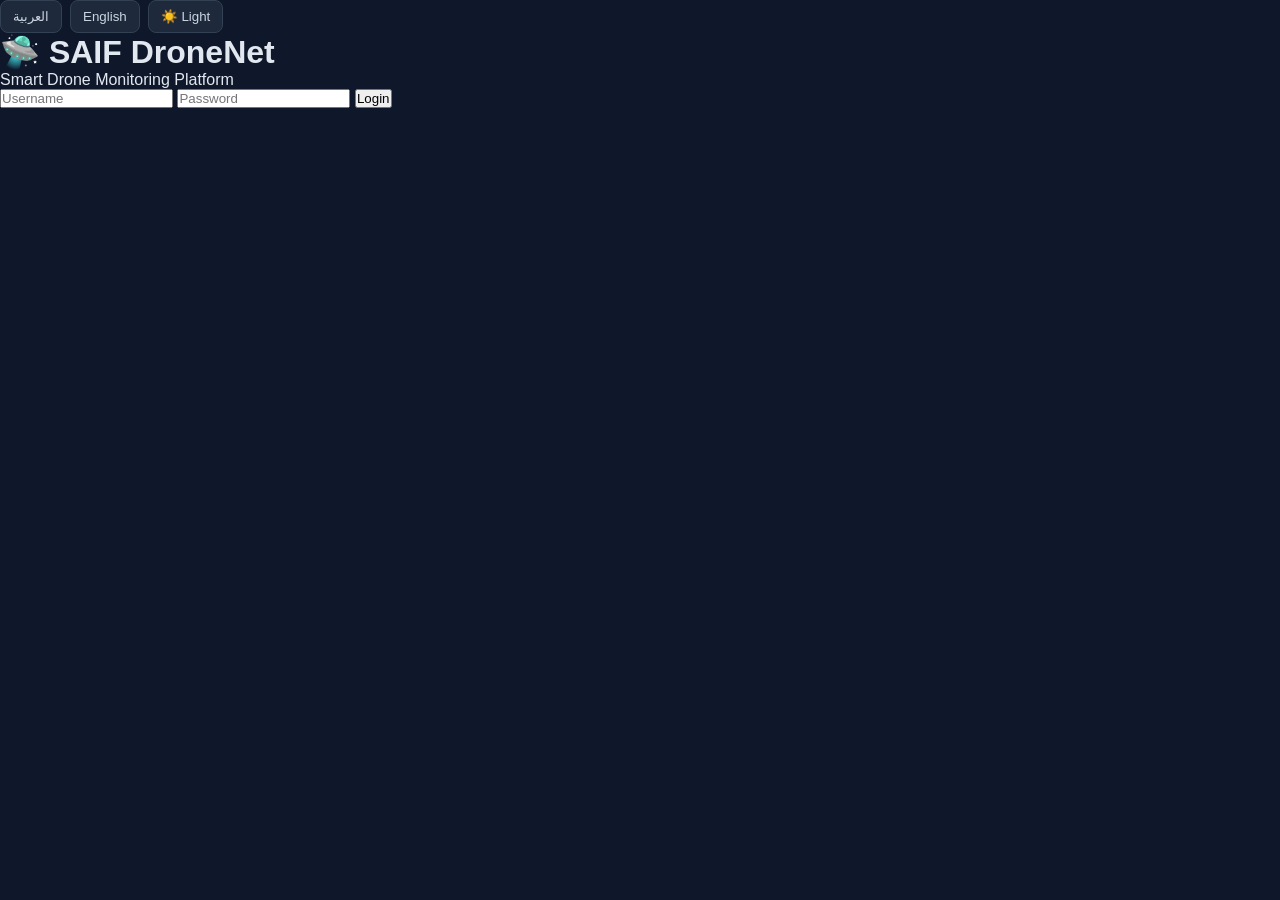
==== index.html @ 0996ba81 "Add files via upload" ====
<!DOCTYPE html>
<html lang="en" dir="ltr">

<head>
    <meta charset="UTF-8">
    <meta name="viewport" content="width=device-width, initial-scale=1.0">
    <title>SAIF DroneNet</title>
    <link rel="stylesheet" href="style.css">
</head>

<body>

<div class="login-box">

    <div class="language-switch">

        <button onclick="setLanguage('ar')">
            العربية
        </button>

        <button onclick="setLanguage('en')">
            English
        </button>

        <button onclick="toggleTheme()" id="themeButton">
            ☀️ Light
        </button>

    </div>

    <h1>🛸 SAIF DroneNet</h1>

    <p id="loginDescription">
        Smart Drone Monitoring Platform
    </p>

    <input
        id="usernameInput"
        type="text"
        placeholder="Username"
    >

    <input
        id="passwordInput"
        type="password"
        placeholder="Password"
    >

    <button id="loginButton" onclick="login()">
        Login
    </button>

</div>

<script>

function setLanguage(lang) {

    const description =
        document.getElementById("loginDescription");

    const username =
        document.getElementById("usernameInput");

    const password =
        document.getElementById("passwordInput");

    const loginButton =
        document.getElementById("loginButton");

    const themeButton =
        document.getElementById("themeButton");


    if (lang === "ar") {

        document.documentElement.lang = "ar";
        document.documentElement.dir = "rtl";

        description.textContent =
            "منصة مراقبة الدرونات الذكية";

        username.placeholder =
            "اسم المستخدم";

        password.placeholder =
            "كلمة المرور";

        loginButton.textContent =
            "دخول";

        themeButton.textContent =
            document.body.classList.contains("light-mode")
                ? "🌙 داكن"
                : "☀️ فاتح";

    } else {

        document.documentElement.lang = "en";
        document.documentElement.dir = "ltr";

        description.textContent =
            "Smart Drone Monitoring Platform";

        username.placeholder =
            "Username";

        password.placeholder =
            "Password";

        loginButton.textContent =
            "Login";

        themeButton.textContent =
            document.body.classList.contains("light-mode")
                ? "🌙 Dark"
                : "☀️ Light";
    }
    savePreferences();
}




function toggleTheme() {

    document.body.classList.toggle("light-mode");

    const button =
        document.getElementById("themeButton");

    const isArabic =
        document.documentElement.lang === "ar";


    if (document.body.classList.contains("light-mode")) {

        button.textContent =
            isArabic ? "🌙 داكن" : "🌙 Dark";

    } else {

        button.textContent =
            isArabic ? "☀️ فاتح" : "☀️ Light";
    }
    savePreferences();
}


function login() {

    window.location.href = "dashboard.html";

}
function savePreferences() {
    localStorage.setItem(
        "language",
        document.documentElement.lang
    );

    localStorage.setItem(
        "theme",
        document.body.classList.contains("light-mode")
            ? "light"
            : "dark"
    );
}

</script>

</body>
</html>
---- style.css ----
/* =====================================================
   RESET
===================================================== */

* {
    box-sizing: border-box;
    margin: 0;
    padding: 0;
}

html,
body {
    width: 100%;
    min-height: 100%;
}

body {
    font-family:
        Arial,
        "Segoe UI",
        sans-serif;

    background: #0f172a;
    color: #e2e8f0;

    transition:
        background 0.25s ease,
        color 0.25s ease;
}


/* =====================================================
   SIDEBAR
===================================================== */

.sidebar {
    position: fixed;

    top: 0;
    right: 0;
    bottom: 0;

    width: 235px;

    background: #111827;

    border-left: 1px solid #263449;

    padding: 25px 15px;

    z-index: 1000;
}


.brand {
    text-align: center;

    color: #ffffff;

    font-size: 22px;

    font-weight: 700;

    line-height: 1.35;

    margin-bottom: 35px;
}


.brand-icon {
    font-size: 40px;

    margin-bottom: 5px;
}


.sidebar-nav {
    display: flex;

    flex-direction: column;

    gap: 8px;
}


.sidebar-btn {
    width: 100%;

    border: 0;

    background: transparent;

    color: #94a3b8;

    padding: 14px 15px;

    border-radius: 10px;

    text-align: right;

    font-size: 15px;

    cursor: pointer;

    transition: 0.2s ease;
}


.sidebar-btn:hover {
    background: #1e293b;

    color: #ffffff;
}


.sidebar-btn.active {
    background: #2563eb;

    color: #ffffff;

    box-shadow:
        0 4px 12px rgba(
            37,
            99,
            235,
            0.25
        );
}


/* =====================================================
   MAIN AREA
===================================================== */

.main-area {
    margin-right: 235px;

    min-height: 100vh;
}


/* =====================================================
   TOPBAR
===================================================== */

.topbar {
    position: sticky;

    top: 0;

    height: 70px;

    background: #111827;

    border-bottom: 1px solid #263449;

    display: flex;

    align-items: center;

    justify-content: space-between;

    padding: 0 28px;

    z-index: 900;
}


.topbar-title {
    font-size: 21px;

    font-weight: 700;
}


.language-switch {
    display: flex;

    gap: 8px;
}


.language-switch button {
    border: 1px solid #334155;

    background: #1e293b;

    color: #cbd5e1;

    border-radius: 8px;

    padding: 8px 12px;

    cursor: pointer;
}


.language-switch button:hover {
    background: #2563eb;

    color: #ffffff;
}


/* =====================================================
   CONTENT
===================================================== */

.content-area {
    min-height:
        calc(100vh - 70px);

    padding: 25px;

    background:
        radial-gradient(
            circle at top right,
            rgba(37, 99, 235, 0.08),
            transparent 30%
        );
}


.page-section {
    display: none;

    width: 100%;

    animation:
        pageFade 0.2s ease;
}


.page-section.active-section {
    display: block;
}


@keyframes pageFade {

    from {
        opacity: 0;

        transform:
            translateY(5px);
    }

    to {
        opacity: 1;

        transform:
            translateY(0);
    }

}


/* =====================================================
   PAGE HEADER
===================================================== */

.page-header {
    display: flex;

    align-items: center;

    justify-content: space-between;

    gap: 20px;

    margin-bottom: 25px;
}


.page-header h1 {
    font-size: 28px;

    margin-bottom: 7px;
}


.page-header p {
    color: #94a3b8;

    font-size: 14px;
}


.system-status,
.page-action {
    background: #172033;

    border: 1px solid #334155;

    border-radius: 10px;

    padding: 10px 15px;

    color: #cbd5e1;
}


.green-action {
    color: #22c55e;
}


/* =====================================================
   BUTTONS
===================================================== */

.primary-btn,
.secondary-btn,
.danger-btn {
    border: 0;

    border-radius: 9px;

    padding: 10px 15px;

    cursor: pointer;

    font-size: 14px;

    transition: 0.2s ease;
}


.primary-btn {
    background: #2563eb;

    color: #ffffff;
}


.primary-btn:hover {
    background: #1d4ed8;
}


.secondary-btn {
    background: #334155;

    color: #e2e8f0;
}


.secondary-btn:hover {
    background: #475569;
}


.danger-btn {
    background: #dc2626;

    color: #ffffff;
}


.danger-btn:hover {
    background: #b91c1c;
}


.full-btn {
    width: 100%;
}


/* =====================================================
   STATISTICS
===================================================== */

.stats-grid {
    display: grid;

    grid-template-columns:
        repeat(4, minmax(0, 1fr));

    gap: 18px;

    margin-bottom: 22px;
}


.stat-card {
    min-height: 105px;

    display: flex;

    align-items: center;

    gap: 15px;

    padding: 20px;

    background: #172033;

    border: 1px solid #29374d;

    border-radius: 14px;
}


.stat-icon {
    width: 52px;

    height: 52px;

    display: flex;

    align-items: center;

    justify-content: center;

    background: #1e3a8a;

    border-radius: 12px;

    font-size: 25px;
}


.stat-card span {
    display: block;

    color: #94a3b8;

    font-size: 13px;

    margin-bottom: 6px;
}


.stat-card strong {
    font-size: 20px;
}


.green-text {
    color: #22c55e !important;
}


/* =====================================================
   DASHBOARD LAYOUT
===================================================== */

.dashboard-layout {
    display: grid;

    grid-template-columns:
        240px
        minmax(0, 1fr)
        260px;

    gap: 18px;

    align-items: stretch;
}


.dashboard-panel,
.map-panel,
.event-card,
.content-card,
.drone-main-card,
.mission-card,
.alert-card,
.report-card,
.setting-card {
    background: #172033;

    border: 1px solid #29374d;

    border-radius: 14px;
}


.dashboard-panel {
    padding: 18px;

    min-height: 540px;
}


.panel-title {
    display: flex;

    align-items: center;

    gap: 8px;

    font-weight: 700;

    font-size: 15px;

    margin-bottom: 16px;
}


.info-row {
    display: flex;

    align-items: center;

    justify-content: space-between;

    gap: 10px;

    padding: 11px 0;

    border-bottom:
        1px solid #263449;

    font-size: 13px;
}


.info-row span {
    color: #94a3b8;
}


.info-row strong {
    text-align: left;
}


.maintenance-status {
    text-align: center;

    color: #94a3b8;

    margin-top: 10px;
}


/* =====================================================
   MAP
===================================================== */

.map-panel {
    min-width: 0;

    padding: 18px;
}


.panel-heading h2 {
    font-size: 19px;

    margin-bottom: 15px;
}


.map-buttons {
    display: flex;

    flex-wrap: wrap;

    gap: 8px;

    margin-bottom: 12px;
}


#map {
    width: 100%;

    height: 440px;

    border-radius: 12px;

    overflow: hidden;
}


/* =====================================================
   CAMERA
===================================================== */

.camera-panel {
    min-width: 0;
}


.camera-box {
    position: relative;

    width: 100%;

    aspect-ratio: 16 / 10;

    background: #020617;

    border-radius: 10px;

    overflow: hidden;
}


.camera-box video {
    width: 100%;

    height: 100%;

    object-fit: cover;
}


.live-badge {
    position: absolute;

    top: 10px;

    left: 10px;

    z-index: 5;

    background: rgba(
        220,
        38,
        38,
        0.9
    );

    color: #ffffff;

    padding: 5px 8px;

    border-radius: 6px;

    font-size: 11px;

    font-weight: bold;
}


.camera-info {
    display: flex;

    justify-content: space-between;

    padding-top: 14px;

    color: #94a3b8;
}


/* =====================================================
   EVENT LOG
===================================================== */

.event-card {
    padding: 18px;

    margin-top: 18px;
}


#eventLog {
    color: #94a3b8;

    font-size: 14px;

    line-height: 1.8;

    min-height: 35px;
}


/* =====================================================
   DRONES
===================================================== */

.drone-overview {
    margin-bottom: 20px;
}


.drone-main-card {
    padding: 24px;
}


.drone-main-header {
    display: flex;

    align-items: center;

    gap: 18px;

    margin-bottom: 25px;
}


.big-drone-icon {
    width: 70px;

    height: 70px;

    display: flex;

    align-items: center;

    justify-content: center;

    background: #1e3a8a;

    border-radius: 16px;

    font-size: 38px;
}


.drone-main-header h2 {
    margin-bottom: 8px;
}


.online-badge {
    color: #22c55e;

    font-size: 13px;
}


.drone-data-grid {
    display: grid;

    grid-template-columns:
        repeat(3, 1fr);

    gap: 18px;
}


.drone-data-grid > div {
    background: #1e293b;

    border-radius: 10px;

    padding: 16px;
}


.drone-data-grid span {
    display: block;

    color: #94a3b8;

    font-size: 13px;

    margin-bottom: 8px;
}


.drone-data-grid strong {
    font-size: 18px;
}


.progress {
    width: 100%;

    height: 8px;

    background: #334155;

    border-radius: 10px;

    overflow: hidden;

    margin-top: 10px;
}


.progress-bar {
    width: 100%;

    height: 100%;

    background: #22c55e;

    border-radius: 10px;
}


/* =====================================================
   CONTENT CARD
===================================================== */

.content-card {
    padding: 20px;

    margin-bottom: 20px;
}


/* =====================================================
   TABLE
===================================================== */

.data-table {
    width: 100%;

    border-collapse: collapse;
}


.data-table th,
.data-table td {
    padding: 15px;

    text-align: right;

    border-bottom:
        1px solid #29374d;
}


.data-table th {
    color: #94a3b8;

    font-weight: 500;

    font-size: 13px;
}


.data-table td {
    font-size: 14px;
}


/* =====================================================
   MISSIONS
===================================================== */

.mission-grid {
    display: grid;

    grid-template-columns:
        repeat(2, minmax(0, 1fr));

    gap: 18px;
}


.mission-card {
    padding: 22px;

    position: relative;
}


.mission-card.active-mission {
    border-color: #2563eb;

    box-shadow:
        0 0 0 1px
        rgba(37, 99, 235, 0.15);
}


.mission-icon {
    font-size: 35px;

    margin-bottom: 12px;
}


.mission-card h2 {
    margin-bottom: 8px;
}


.mission-status {
    color: #22c55e;

    font-size: 13px;
}


.mission-status.standby {
    color: #f59e0b;
}


.mission-details {
    margin-top: 20px;

    border-top:
        1px solid #29374d;

    padding-top: 12px;
}


.mission-details p {
    margin-bottom: 9px;

    color: #94a3b8;

    font-size: 14px;
}


.mission-details strong {
    color: #e2e8f0;
}


/* =====================================================
   ALERTS
===================================================== */

.alerts-container {
    display: grid;

    gap: 15px;
}


.alert-card {
    display: flex;

    align-items: center;

    gap: 18px;

    padding: 20px;
}


.alert-card.normal {
    border-right:
        4px solid #22c55e;
}


.alert-card.warning {
    border-right:
        4px solid #f59e0b;
}


.alert-big-icon {
    font-size: 32px;
}


.alert-card h2 {
    margin-bottom: 7px;
}


.alert-card p {
    color: #94a3b8;

    margin-bottom: 7px;
}


.alert-card small {
    color: #64748b;
}


/* =====================================================
   REPORTS
===================================================== */

.report-grid {
    display: grid;

    grid-template-columns:
        repeat(3, minmax(0, 1fr));

    gap: 18px;

    margin-bottom: 20px;
}


.report-card {
    padding: 22px;
}


.report-card span {
    display: block;

    font-size: 30px;

    margin-bottom: 15px;
}


.report-card small {
    display: block;

    color: #94a3b8;

    margin-bottom: 8px;
}


.report-card strong {
    font-size: 28px;
}


.report-summary {
    margin-top: 20px;
}


.summary-row {
    display: flex;

    justify-content: space-between;

    padding: 15px 0;

    border-bottom:
        1px solid #29374d;
}


/* =====================================================
   SETTINGS
===================================================== */

.settings-grid {
    display: grid;

    grid-template-columns:
        repeat(2, minmax(0, 1fr));

    gap: 18px;
}


.setting-card {
    display: flex;

    gap: 18px;

    padding: 22px;
}


.setting-icon {
    width: 55px;

    height: 55px;

    flex-shrink: 0;

    display: flex;

    align-items: center;

    justify-content: center;

    background: #1e3a8a;

    border-radius: 12px;

    font-size: 25px;
}


.setting-card h2 {
    margin-bottom: 8px;
}


.setting-card p {
    color: #94a3b8;

    margin-bottom: 15px;
}


/* =====================================================
   LIGHT MODE
===================================================== */

body.light-mode {
    background: #f1f5f9;

    color: #0f172a;
}


body.light-mode .sidebar,
body.light-mode .topbar {
    background: #ffffff;

    border-color: #cbd5e1;
}


body.light-mode .brand {
    color: #0f172a;
}


body.light-mode .sidebar-btn {
    color: #475569;
}


body.light-mode .sidebar-btn:hover {
    background: #e2e8f0;
}


body.light-mode .sidebar-btn.active {
    background: #2563eb;

    color: #ffffff;
}


body.light-mode .content-area {
    background: #f1f5f9;
}


body.light-mode .stat-card,
body.light-mode .dashboard-panel,
body.light-mode .map-panel,
body.light-mode .event-card,
body.light-mode .content-card,
body.light-mode .drone-main-card,
body.light-mode .mission-card,
body.light-mode .alert-card,
body.light-mode .report-card,
body.light-mode .setting-card {
    background: #ffffff;

    border-color: #cbd5e1;
}


body.light-mode .drone-data-grid > div {
    background: #f8fafc;
}


body.light-mode .info-row,
body.light-mode .mission-details,
body.light-mode .summary-row,
body.light-mode .data-table th,
body.light-mode .data-table td {
    border-color: #e2e8f0;
}


body.light-mode .stat-card span,
body.light-mode .page-header p,
body.light-mode .info-row span,
body.light-mode .camera-info,
body.light-mode #eventLog,
body.light-mode .drone-data-grid span,
body.light-mode .mission-details p,
body.light-mode .alert-card p,
body.light-mode .setting-card p {
    color: #64748b;
}


body.light-mode .secondary-btn {
    background: #e2e8f0;

    color: #0f172a;
}


body.light-mode .system-status,
body.light-mode .page-action {
    background: #ffffff;

    border-color: #cbd5e1;
}


/* =====================================================
   RESPONSIVE
===================================================== */

@media (max-width: 1250px) {

    .dashboard-layout {
        grid-template-columns:
            220px
            minmax(0, 1fr);
    }

    .camera-panel {
        grid-column:
            1 / -1;

        min-height: auto;
    }

    .camera-box {
        max-width: 500px;
    }

    .drone-data-grid {
        grid-template-columns:
            repeat(2, 1fr);
    }

}


@media (max-width: 900px) {

    .sidebar {
        width: 190px;
    }

    .main-area {
        margin-right: 190px;
    }

    .stats-grid {
        grid-template-columns:
            repeat(2, 1fr);
    }

    .dashboard-layout {
        grid-template-columns: 1fr;
    }

    .dashboard-panel {
        min-height: auto;
    }

    .mission-grid,
    .settings-grid {
        grid-template-columns: 1fr;
    }

    .report-grid {
        grid-template-columns:
            repeat(2, 1fr);
    }

}


@media (max-width: 650px) {

    .sidebar {
        position: relative;

        width: 100%;

        height: auto;

        border-left: 0;

        border-bottom:
            1px solid #263449;
    }

    .main-area {
        margin-right: 0;
    }

    .brand {
        margin-bottom: 20px;
    }

    .sidebar-nav {
        display: grid;

        grid-template-columns:
            repeat(2, 1fr);
    }

    .topbar {
        position: relative;

        height: auto;

        padding: 15px;

        flex-direction: column;

        gap: 12px;
    }

    .content-area {
        padding: 15px;
    }

    .page-header {
        flex-direction: column;

        align-items: flex-start;
    }

    .stats-grid {
        grid-template-columns: 1fr;
    }

    .report-grid {
        grid-template-columns: 1fr;
    }

    .drone-data-grid {
        grid-template-columns: 1fr;
    }

    .map-buttons {
        flex-direction: column;
    }

    .map-buttons button {
        width: 100%;
    }

    #map {
        height: 350px;
    }

    .data-table {
        font-size: 12px;
    }

    .data-table th,
    .data-table td {
        padding: 9px 5px;
    }

}
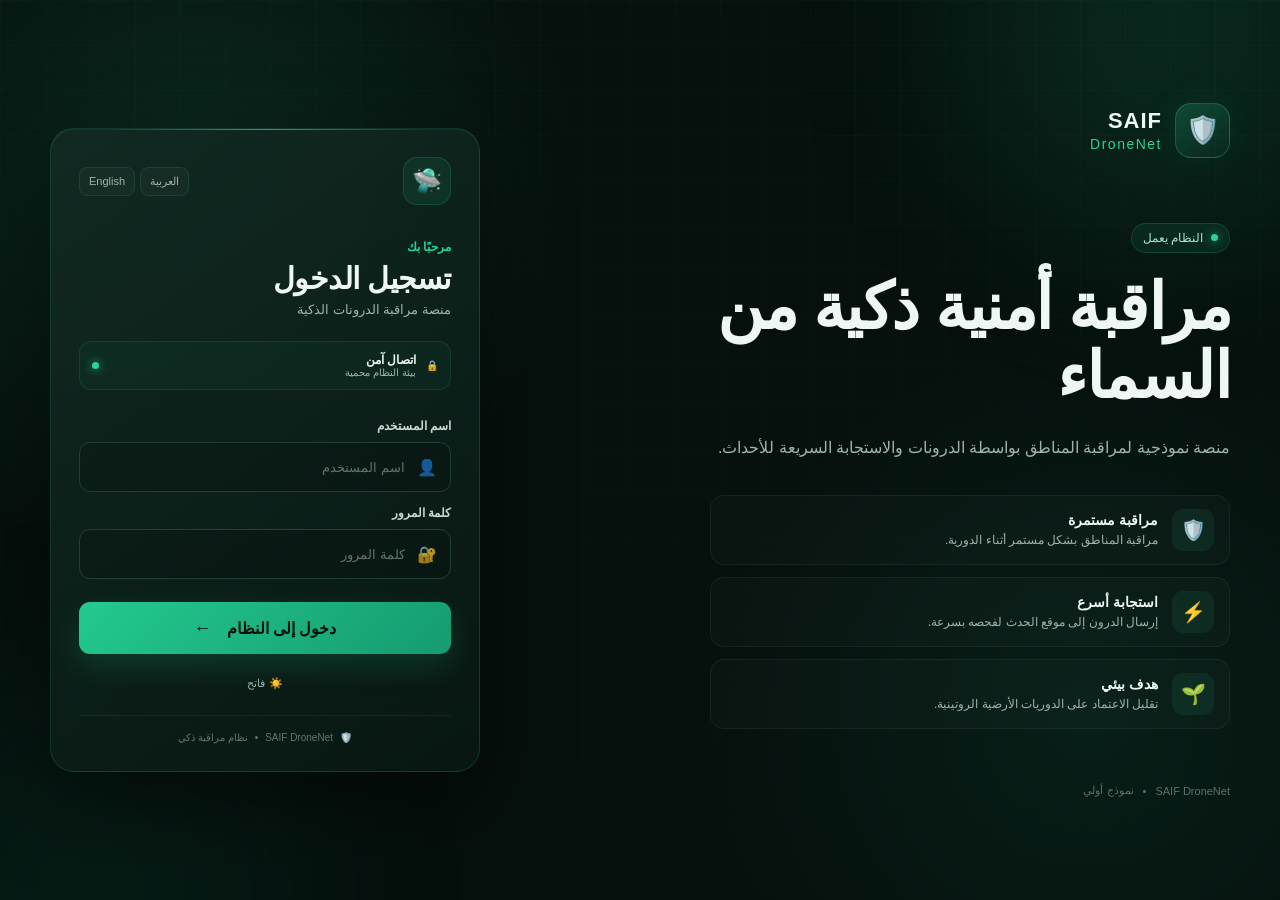
==== commit e7c01ca5: "Add files via upload" ====
--- a/index.html
+++ b/index.html
@@ -1,172 +1,423 @@
 <!DOCTYPE html>
-<html lang="en" dir="ltr">
+<html lang="ar" dir="rtl">
 
 <head>
     <meta charset="UTF-8">
     <meta name="viewport" content="width=device-width, initial-scale=1.0">
-    <title>SAIF DroneNet</title>
+
+    <title>SAIF DroneNet | تسجيل الدخول</title>
+
     <link rel="stylesheet" href="style.css">
 </head>
 
-<body>
-
-<div class="login-box">
-
-    <div class="language-switch">
-
-        <button onclick="setLanguage('ar')">
-            العربية
-        </button>
-
-        <button onclick="setLanguage('en')">
-            English
-        </button>
-
-        <button onclick="toggleTheme()" id="themeButton">
-            ☀️ Light
-        </button>
+<body class="login-page">
+
+    <!-- خلفية الصفحة -->
+    <div class="login-background">
+
+        <div class="bg-grid"></div>
+
+        <div class="bg-glow glow-one"></div>
+        <div class="bg-glow glow-two"></div>
 
     </div>
 
-    <h1>🛸 SAIF DroneNet</h1>
-
-    <p id="loginDescription">
-        Smart Drone Monitoring Platform
-    </p>
-
-    <input
-        id="usernameInput"
-        type="text"
-        placeholder="Username"
-    >
-
-    <input
-        id="passwordInput"
-        type="password"
-        placeholder="Password"
-    >
-
-    <button id="loginButton" onclick="login()">
-        Login
-    </button>
-
-</div>
-
-<script>
-
-function setLanguage(lang) {
-
-    const description =
-        document.getElementById("loginDescription");
-
-    const username =
-        document.getElementById("usernameInput");
-
-    const password =
-        document.getElementById("passwordInput");
-
-    const loginButton =
-        document.getElementById("loginButton");
-
-    const themeButton =
-        document.getElementById("themeButton");
-
-
-    if (lang === "ar") {
-
-        document.documentElement.lang = "ar";
-        document.documentElement.dir = "rtl";
-
-        description.textContent =
-            "منصة مراقبة الدرونات الذكية";
-
-        username.placeholder =
-            "اسم المستخدم";
-
-        password.placeholder =
-            "كلمة المرور";
-
-        loginButton.textContent =
-            "دخول";
-
-        themeButton.textContent =
-            document.body.classList.contains("light-mode")
-                ? "🌙 داكن"
-                : "☀️ فاتح";
-
-    } else {
-
-        document.documentElement.lang = "en";
-        document.documentElement.dir = "ltr";
-
-        description.textContent =
-            "Smart Drone Monitoring Platform";
-
-        username.placeholder =
-            "Username";
-
-        password.placeholder =
-            "Password";
-
-        loginButton.textContent =
-            "Login";
-
-        themeButton.textContent =
-            document.body.classList.contains("light-mode")
-                ? "🌙 Dark"
-                : "☀️ Light";
-    }
-    savePreferences();
-}
-
-
-
-
-function toggleTheme() {
-
-    document.body.classList.toggle("light-mode");
-
-    const button =
-        document.getElementById("themeButton");
-
-    const isArabic =
-        document.documentElement.lang === "ar";
-
-
-    if (document.body.classList.contains("light-mode")) {
-
-        button.textContent =
-            isArabic ? "🌙 داكن" : "🌙 Dark";
-
-    } else {
-
-        button.textContent =
-            isArabic ? "☀️ فاتح" : "☀️ Light";
-    }
-    savePreferences();
-}
-
-
-function login() {
-
-    window.location.href = "dashboard.html";
-
-}
-function savePreferences() {
-    localStorage.setItem(
-        "language",
-        document.documentElement.lang
-    );
-
-    localStorage.setItem(
-        "theme",
-        document.body.classList.contains("light-mode")
-            ? "light"
-            : "dark"
-    );
-}
-
-</script>
+
+    <!-- المحتوى الرئيسي -->
+    <main class="login-container">
+
+        <!-- الجانب التعريفي -->
+        <section class="login-info">
+
+            <div class="login-brand">
+
+                <div class="login-brand-icon">
+                    🛡️
+                </div>
+
+                <div>
+                    <strong>SAIF</strong>
+                    <span>DroneNet</span>
+                </div>
+
+            </div>
+
+
+            <div class="login-info-content">
+
+                <div class="status-pill">
+
+                    <span class="status-dot"></span>
+
+                    <span
+                        data-ar="النظام يعمل"
+                        data-en="System Online">
+                        النظام يعمل
+                    </span>
+
+                </div>
+
+
+                <h1
+                    data-ar="مراقبة أمنية ذكية من السماء"
+                    data-en="Smart Security Monitoring from the Sky">
+
+                    مراقبة أمنية ذكية من السماء
+
+                </h1>
+
+
+                <p
+                    data-ar="منصة نموذجية لمراقبة المناطق بواسطة الدرونات والاستجابة السريعة للأحداث."
+                    data-en="A prototype platform for area monitoring using drones and rapid event response.">
+
+                    منصة نموذجية لمراقبة المناطق بواسطة الدرونات
+                    والاستجابة السريعة للأحداث.
+
+                </p>
+
+
+                <!-- المميزات -->
+                <div class="login-features">
+
+                    <div class="login-feature">
+
+                        <div class="feature-icon">
+                            🛡️
+                        </div>
+
+                        <div>
+
+                            <strong
+                                data-ar="مراقبة مستمرة"
+                                data-en="Continuous Monitoring">
+
+                                مراقبة مستمرة
+
+                            </strong>
+
+                            <span
+                                data-ar="مراقبة المناطق بشكل مستمر أثناء الدورية."
+                                data-en="Continuous area monitoring during patrols.">
+
+                                مراقبة المناطق بشكل مستمر أثناء الدورية.
+
+                            </span>
+
+                        </div>
+
+                    </div>
+
+
+                    <div class="login-feature">
+
+                        <div class="feature-icon">
+                            ⚡
+                        </div>
+
+                        <div>
+
+                            <strong
+                                data-ar="استجابة أسرع"
+                                data-en="Faster Response">
+
+                                استجابة أسرع
+
+                            </strong>
+
+                            <span
+                                data-ar="إرسال الدرون إلى موقع الحدث لفحصه بسرعة."
+                                data-en="Send the drone to an event location for rapid inspection.">
+
+                                إرسال الدرون إلى موقع الحدث لفحصه بسرعة.
+
+                            </span>
+
+                        </div>
+
+                    </div>
+
+
+                    <div class="login-feature">
+
+                        <div class="feature-icon">
+                            🌱
+                        </div>
+
+                        <div>
+
+                            <strong
+                                data-ar="هدف بيئي"
+                                data-en="Environmental Goal">
+
+                                هدف بيئي
+
+                            </strong>
+
+                            <span
+                                data-ar="تقليل الاعتماد على الدوريات الأرضية الروتينية."
+                                data-en="Reduce reliance on routine ground patrols.">
+
+                                تقليل الاعتماد على الدوريات الأرضية الروتينية.
+
+                            </span>
+
+                        </div>
+
+                    </div>
+
+                </div>
+
+            </div>
+
+
+            <div class="login-info-footer">
+
+                <span>SAIF DroneNet</span>
+
+                <span>•</span>
+
+                <span
+                    data-ar="نموذج أولي"
+                    data-en="Prototype">
+
+                    نموذج أولي
+
+                </span>
+
+            </div>
+
+        </section>
+
+
+        <!-- بطاقة تسجيل الدخول -->
+        <section class="login-card">
+
+            <!-- أعلى البطاقة -->
+            <div class="login-card-top">
+
+                <div class="login-card-logo">
+                    🛸
+                </div>
+
+                <div class="login-language">
+
+                    <button
+                        type="button"
+                        onclick="setLanguage('ar')">
+
+                        العربية
+
+                    </button>
+
+                    <button
+                        type="button"
+                        onclick="setLanguage('en')">
+
+                        English
+
+                    </button>
+
+                </div>
+
+            </div>
+
+
+            <!-- عنوان الدخول -->
+            <div class="login-heading">
+
+                <span
+                    data-ar="مرحبًا بك"
+                    data-en="Welcome">
+
+                    مرحبًا بك
+
+                </span>
+
+                <h2
+                    data-ar="تسجيل الدخول"
+                    data-en="Sign in">
+
+                    تسجيل الدخول
+
+                </h2>
+
+                <p
+                    id="loginDescription"
+                    data-ar="منصة مراقبة الدرونات الذكية"
+                    data-en="Smart Drone Monitoring Platform">
+
+                    منصة مراقبة الدرونات الذكية
+
+                </p>
+
+            </div>
+
+
+            <!-- حالة الاتصال -->
+            <div class="connection-status">
+
+                <span class="connection-icon">
+                    🔒
+                </span>
+
+                <div>
+
+                    <strong
+                        data-ar="اتصال آمن"
+                        data-en="Secure Connection">
+
+                        اتصال آمن
+
+                    </strong>
+
+                    <span
+                        data-ar="بيئة النظام محمية"
+                        data-en="Protected system environment">
+
+                        بيئة النظام محمية
+
+                    </span>
+
+                </div>
+
+                <span class="connection-dot"></span>
+
+            </div>
+
+
+            <!-- النموذج -->
+            <form
+                class="login-form"
+                onsubmit="event.preventDefault(); login();">
+
+                <label
+                    for="usernameInput"
+                    data-ar="اسم المستخدم"
+                    data-en="Username">
+
+                    اسم المستخدم
+
+                </label>
+
+
+                <div class="login-input">
+
+                    <span>
+                        👤
+                    </span>
+
+                    <input
+                        id="usernameInput"
+                        type="text"
+                        autocomplete="username"
+                        placeholder="اسم المستخدم"
+                        data-placeholder-ar="اسم المستخدم"
+                        data-placeholder-en="Username">
+
+                </div>
+
+
+                <label
+                    for="passwordInput"
+                    data-ar="كلمة المرور"
+                    data-en="Password">
+
+                    كلمة المرور
+
+                </label>
+
+
+                <div class="login-input">
+
+                    <span>
+                        🔐
+                    </span>
+
+                    <input
+                        id="passwordInput"
+                        type="password"
+                        autocomplete="current-password"
+                        placeholder="كلمة المرور"
+                        data-placeholder-ar="كلمة المرور"
+                        data-placeholder-en="Password">
+
+                </div>
+
+
+                <button
+                    id="loginButton"
+                    type="submit"
+                    class="login-main-button">
+
+                    <span
+                        data-ar="دخول إلى النظام"
+                        data-en="Sign in to system">
+
+                        دخول إلى النظام
+
+                    </span>
+
+                    <span class="login-arrow">
+                        ←
+                    </span>
+
+                </button>
+
+            </form>
+
+
+            <!-- الوضع الليلي -->
+            <div class="login-options">
+
+                <button
+                    type="button"
+                    id="themeButton"
+                    class="theme-button"
+                    onclick="toggleTheme()">
+
+                    ☀️ فاتح
+
+                </button>
+
+            </div>
+
+
+            <!-- أسفل البطاقة -->
+            <div class="login-card-footer">
+
+                <span>
+                    🛡️
+                </span>
+
+                <span
+                    data-ar="SAIF DroneNet"
+                    data-en="SAIF DroneNet">
+
+                    SAIF DroneNet
+
+                </span>
+
+                <span>•</span>
+
+                <span
+                    data-ar="نظام مراقبة ذكي"
+                    data-en="Smart Monitoring System">
+
+                    نظام مراقبة ذكي
+
+                </span>
+
+            </div>
+
+        </section>
+
+    </main>
+
+
+    <!-- JavaScript -->
+    <script src="js/ui.js" defer></script>
 
 </body>
-</html>
+
+</html>
--- a/style.css
+++ b/style.css
@@ -1,465 +1,199 @@
-/* =====================================================
-   RESET
-===================================================== */
+:root {
+    --bg: #07110f;
+    --panel: #0e211c;
+    --panel2: #122a23;
+    --border: #1e4035;
+    --text: #eef7f3;
+    --muted: #9db5ac;
+    --green: #28d395;
+    --yellow: #f2bd5d;
+    --red: #ef6262;
+}
 
 * {
     box-sizing: border-box;
-    margin: 0;
-    padding: 0;
 }
 
 html,
 body {
-    width: 100%;
+    margin: 0;
     min-height: 100%;
-}
-
-body {
-    font-family:
-        Arial,
-        "Segoe UI",
-        sans-serif;
-
-    background: #0f172a;
-    color: #e2e8f0;
-
-    transition:
-        background 0.25s ease,
-        color 0.25s ease;
-}
-
-
-/* =====================================================
+    font-family: "Segoe UI", Tahoma, Arial, sans-serif;
+    background: var(--bg);
+    color: var(--text);
+}
+
+button {
+    font: inherit;
+    cursor: pointer;
+}
+
+.green-text,
+.brand-green {
+    color: var(--green);
+}
+
+/* =========================
    SIDEBAR
-===================================================== */
+========================= */
 
 .sidebar {
     position: fixed;
-
     top: 0;
     right: 0;
-    bottom: 0;
-
-    width: 235px;
-
-    background: #111827;
-
-    border-left: 1px solid #263449;
-
-    padding: 25px 15px;
-
-    z-index: 1000;
-}
-
+    width: 245px;
+    height: 100vh;
+    padding: 24px 16px;
+    background: #081612;
+    border-left: 1px solid var(--border);
+    z-index: 20;
+    display: flex;
+    flex-direction: column;
+}
 
 .brand {
     text-align: center;
-
-    color: #ffffff;
-
     font-size: 22px;
-
-    font-weight: 700;
-
-    line-height: 1.35;
-
-    margin-bottom: 35px;
-}
-
+    font-weight: 800;
+    margin-bottom: 30px;
+}
 
 .brand-icon {
-    font-size: 40px;
-
-    margin-bottom: 5px;
-}
-
+    font-size: 38px;
+    margin-bottom: 6px;
+}
 
 .sidebar-nav {
-    display: flex;
-
-    flex-direction: column;
-
+    display: grid;
     gap: 8px;
 }
 
-
 .sidebar-btn {
-    width: 100%;
-
-    border: 0;
-
+    border: 1px solid transparent;
     background: transparent;
-
-    color: #94a3b8;
-
-    padding: 14px 15px;
-
-    border-radius: 10px;
-
+    color: var(--muted);
+    padding: 13px 15px;
+    border-radius: 12px;
     text-align: right;
-
-    font-size: 15px;
-
-    cursor: pointer;
-
-    transition: 0.2s ease;
-}
-
-
-.sidebar-btn:hover {
-    background: #1e293b;
-
-    color: #ffffff;
-}
-
-
+}
+
+.sidebar-btn:hover,
 .sidebar-btn.active {
-    background: #2563eb;
-
-    color: #ffffff;
-
-    box-shadow:
-        0 4px 12px rgba(
-            37,
-            99,
-            235,
-            0.25
-        );
-}
-
-
-/* =====================================================
+    background: rgba(40, 211, 149, 0.12);
+    border-color: rgba(40, 211, 149, 0.22);
+    color: var(--green);
+}
+
+.sidebar-footer {
+    margin-top: auto;
+    color: #688278;
+    font-size: 11px;
+    text-align: center;
+}
+
+/* =========================
    MAIN AREA
-===================================================== */
+========================= */
 
 .main-area {
-    margin-right: 235px;
-
+    margin-right: 245px;
     min-height: 100vh;
 }
 
-
-/* =====================================================
+/* =========================
    TOPBAR
-===================================================== */
+========================= */
 
 .topbar {
+    height: 72px;
+    padding: 0 28px;
+    background: rgba(8, 22, 18, 0.96);
+    border-bottom: 1px solid var(--border);
+    display: flex;
+    align-items: center;
+    justify-content: space-between;
     position: sticky;
-
     top: 0;
-
-    height: 70px;
-
-    background: #111827;
-
-    border-bottom: 1px solid #263449;
-
-    display: flex;
-
-    align-items: center;
-
-    justify-content: space-between;
-
-    padding: 0 28px;
-
-    z-index: 900;
-}
-
+    z-index: 15;
+}
 
 .topbar-title {
-    font-size: 21px;
-
-    font-weight: 700;
-}
-
-
-.language-switch {
-    display: flex;
-
-    gap: 8px;
-}
-
-
-.language-switch button {
-    border: 1px solid #334155;
-
-    background: #1e293b;
-
-    color: #cbd5e1;
-
-    border-radius: 8px;
-
+    font-size: 20px;
+    font-weight: 800;
+}
+
+.topbar-actions {
+    display: flex;
+    gap: 7px;
+}
+
+.topbar-actions button {
+    border: 1px solid var(--border);
+    background: var(--panel);
+    color: var(--text);
     padding: 8px 12px;
-
-    cursor: pointer;
-}
-
-
-.language-switch button:hover {
-    background: #2563eb;
-
-    color: #ffffff;
-}
-
-
-/* =====================================================
+    border-radius: 9px;
+}
+
+/* =========================
    CONTENT
-===================================================== */
+========================= */
 
 .content-area {
-    min-height:
-        calc(100vh - 70px);
-
-    padding: 25px;
-
-    background:
-        radial-gradient(
-            circle at top right,
-            rgba(37, 99, 235, 0.08),
-            transparent 30%
-        );
-}
-
+    padding: 28px;
+}
 
 .page-section {
     display: none;
-
-    width: 100%;
-
-    animation:
-        pageFade 0.2s ease;
-}
-
-
-.page-section.active-section {
+}
+
+.active-section {
     display: block;
 }
 
-
-@keyframes pageFade {
-
-    from {
-        opacity: 0;
-
-        transform:
-            translateY(5px);
-    }
-
-    to {
-        opacity: 1;
-
-        transform:
-            translateY(0);
-    }
-
-}
-
-
-/* =====================================================
-   PAGE HEADER
-===================================================== */
-
 .page-header {
     display: flex;
-
-    align-items: center;
-
     justify-content: space-between;
-
     gap: 20px;
-
-    margin-bottom: 25px;
-}
-
+    align-items: flex-start;
+    margin-bottom: 24px;
+}
 
 .page-header h1 {
-    font-size: 28px;
-
-    margin-bottom: 7px;
-}
-
+    margin: 0 0 7px;
+    font-size: 29px;
+}
 
 .page-header p {
-    color: #94a3b8;
-
-    font-size: 14px;
-}
-
+    margin: 0;
+    color: var(--muted);
+}
 
 .system-status,
 .page-action {
-    background: #172033;
-
-    border: 1px solid #334155;
-
-    border-radius: 10px;
-
-    padding: 10px 15px;
-
-    color: #cbd5e1;
-}
-
+    padding: 10px 14px;
+    border: 1px solid var(--border);
+    background: var(--panel);
+    border-radius: 12px;
+}
 
 .green-action {
-    color: #22c55e;
-}
-
-
-/* =====================================================
-   BUTTONS
-===================================================== */
-
-.primary-btn,
-.secondary-btn,
-.danger-btn {
-    border: 0;
-
-    border-radius: 9px;
-
-    padding: 10px 15px;
-
-    cursor: pointer;
-
-    font-size: 14px;
-
-    transition: 0.2s ease;
-}
-
-
-.primary-btn {
-    background: #2563eb;
-
-    color: #ffffff;
-}
-
-
-.primary-btn:hover {
-    background: #1d4ed8;
-}
-
-
-.secondary-btn {
-    background: #334155;
-
-    color: #e2e8f0;
-}
-
-
-.secondary-btn:hover {
-    background: #475569;
-}
-
-
-.danger-btn {
-    background: #dc2626;
-
-    color: #ffffff;
-}
-
-
-.danger-btn:hover {
-    background: #b91c1c;
-}
-
-
-.full-btn {
-    width: 100%;
-}
-
-
-/* =====================================================
+    color: var(--green);
+}
+
+/* =========================
    STATISTICS
-===================================================== */
+========================= */
 
 .stats-grid {
     display: grid;
-
-    grid-template-columns:
-        repeat(4, minmax(0, 1fr));
-
-    gap: 18px;
-
-    margin-bottom: 22px;
-}
-
-
-.stat-card {
-    min-height: 105px;
-
-    display: flex;
-
-    align-items: center;
-
-    gap: 15px;
-
-    padding: 20px;
-
-    background: #172033;
-
-    border: 1px solid #29374d;
-
-    border-radius: 14px;
-}
-
-
-.stat-icon {
-    width: 52px;
-
-    height: 52px;
-
-    display: flex;
-
-    align-items: center;
-
-    justify-content: center;
-
-    background: #1e3a8a;
-
-    border-radius: 12px;
-
-    font-size: 25px;
-}
-
-
-.stat-card span {
-    display: block;
-
-    color: #94a3b8;
-
-    font-size: 13px;
-
-    margin-bottom: 6px;
-}
-
-
-.stat-card strong {
-    font-size: 20px;
-}
-
-
-.green-text {
-    color: #22c55e !important;
-}
-
-
-/* =====================================================
-   DASHBOARD LAYOUT
-===================================================== */
-
-.dashboard-layout {
-    display: grid;
-
-    grid-template-columns:
-        240px
-        minmax(0, 1fr)
-        260px;
-
-    gap: 18px;
-
-    align-items: stretch;
-}
-
-
+    grid-template-columns: repeat(4, 1fr);
+    gap: 14px;
+    margin-bottom: 15px;
+}
+
+.stat-card,
+.impact-card,
 .dashboard-panel,
 .map-panel,
 .event-card,
@@ -469,876 +203,1587 @@
 .alert-card,
 .report-card,
 .setting-card {
-    background: #172033;
-
-    border: 1px solid #29374d;
-
-    border-radius: 14px;
-}
-
-
-.dashboard-panel {
+    background: linear-gradient(
+        145deg,
+        var(--panel),
+        var(--panel2)
+    );
+
+    border: 1px solid var(--border);
+    border-radius: 16px;
+    box-shadow: 0 18px 45px rgba(0, 0, 0, 0.2);
+}
+
+.stat-card {
     padding: 18px;
-
-    min-height: 540px;
-}
-
+    display: flex;
+    gap: 14px;
+    align-items: center;
+}
+
+.stat-icon {
+    font-size: 28px;
+}
+
+.stat-card span,
+.stat-card strong {
+    display: block;
+}
+
+.stat-card span {
+    color: var(--muted);
+    font-size: 13px;
+}
+
+.stat-card strong {
+    font-size: 22px;
+    margin-top: 4px;
+}
+
+/* =========================
+   IMPACT CARDS
+========================= */
+
+.impact-grid {
+    display: grid;
+    grid-template-columns: repeat(3, 1fr);
+    gap: 14px;
+    margin-bottom: 15px;
+}
+
+.impact-card {
+    padding: 16px;
+    display: flex;
+    gap: 13px;
+    align-items: center;
+}
+
+.impact-card > span {
+    font-size: 27px;
+}
+
+.impact-card strong,
+.impact-card small {
+    display: block;
+}
+
+.impact-card small {
+    margin-top: 4px;
+    color: var(--muted);
+    line-height: 1.5;
+}
+
+/* =========================
+   DASHBOARD
+========================= */
+
+.dashboard-layout {
+    display: grid;
+    grid-template-columns: 275px minmax(0, 1fr) 275px;
+    gap: 15px;
+}
+
+.dashboard-panel,
+.map-panel {
+    padding: 17px;
+}
 
 .panel-title {
-    display: flex;
-
-    align-items: center;
-
+    font-weight: 800;
+    display: flex;
     gap: 8px;
-
-    font-weight: 700;
-
-    font-size: 15px;
-
-    margin-bottom: 16px;
-}
-
-
-.info-row {
-    display: flex;
-
-    align-items: center;
-
+    align-items: center;
+    margin-bottom: 15px;
+}
+
+.info-row,
+.camera-info,
+.summary-row {
+    display: flex;
     justify-content: space-between;
-
-    gap: 10px;
-
-    padding: 11px 0;
-
-    border-bottom:
-        1px solid #263449;
-
-    font-size: 13px;
-}
-
-
-.info-row span {
-    color: #94a3b8;
-}
-
-
-.info-row strong {
-    text-align: left;
-}
-
+    gap: 12px;
+    padding: 10px 0;
+    border-bottom: 1px solid rgba(255, 255, 255, 0.06);
+}
+
+.info-row span,
+.camera-info span,
+.summary-row span {
+    color: var(--muted);
+}
+
+.panel-title:not(:first-child) {
+    margin-top: 20px;
+}
+
+/* =========================
+   BUTTONS
+========================= */
+
+.primary-btn,
+.secondary-btn,
+.danger-btn,
+.warning-btn {
+    border-radius: 10px;
+    padding: 10px 13px;
+    border: 1px solid transparent;
+    color: var(--text);
+}
+
+.primary-btn {
+    background: #17a978;
+}
+
+.primary-btn:hover {
+    background: var(--green);
+    color: #03120d;
+}
+
+.secondary-btn {
+    background: #162b25;
+    border-color: var(--border);
+}
+
+.danger-btn {
+    background: rgba(239, 98, 98, 0.14);
+    border-color: rgba(239, 98, 98, 0.4);
+    color: #ff9898;
+}
+
+.warning-btn {
+    background: rgba(242, 189, 93, 0.13);
+    border-color: rgba(242, 189, 93, 0.4);
+    color: #ffd57c;
+}
+
+.full-btn {
+    width: 100%;
+}
 
 .maintenance-status {
     text-align: center;
-
-    color: #94a3b8;
-
-    margin-top: 10px;
-}
-
-
-/* =====================================================
+    color: var(--muted);
+}
+
+/* =========================
    MAP
-===================================================== */
-
-.map-panel {
-    min-width: 0;
-
-    padding: 18px;
-}
-
+========================= */
+
+.panel-heading {
+    display: flex;
+    align-items: center;
+    justify-content: space-between;
+}
 
 .panel-heading h2 {
-    font-size: 19px;
-
-    margin-bottom: 15px;
-}
-
-
+    font-size: 18px;
+    margin: 0 0 13px;
+}
+
+.simulation-badge {
+    font-size: 11px;
+    color: var(--yellow);
+    border: 1px solid rgba(242, 189, 93, 0.3);
+    border-radius: 20px;
+    padding: 5px 8px;
+}
+
+.event-controls,
 .map-buttons {
     display: flex;
-
     flex-wrap: wrap;
-
     gap: 8px;
-
-    margin-bottom: 12px;
-}
-
+    margin-bottom: 10px;
+}
 
 #map {
     width: 100%;
-
-    height: 440px;
-
+    height: 480px;
+    min-height: 350px;
     border-radius: 12px;
-
     overflow: hidden;
-}
-
-
-/* =====================================================
+    border: 1px solid var(--border);
+}
+
+.map-note {
+    color: var(--muted);
+    font-size: 11px;
+    margin-top: 8px;
+}
+
+/* =========================
    CAMERA
-===================================================== */
-
-.camera-panel {
-    min-width: 0;
-}
-
+========================= */
 
 .camera-box {
     position: relative;
-
-    width: 100%;
-
-    aspect-ratio: 16 / 10;
-
-    background: #020617;
-
-    border-radius: 10px;
-
+    background: #000;
+    border-radius: 12px;
     overflow: hidden;
-}
-
+    border: 1px solid var(--border);
+}
 
 .camera-box video {
     width: 100%;
-
-    height: 100%;
-
+    display: block;
+    min-height: 190px;
     object-fit: cover;
 }
-
 
 .live-badge {
     position: absolute;
-
-    top: 10px;
-
-    left: 10px;
-
-    z-index: 5;
-
-    background: rgba(
-        220,
-        38,
-        38,
-        0.9
-    );
-
-    color: #ffffff;
-
-    padding: 5px 8px;
-
-    border-radius: 6px;
-
+    z-index: 2;
+    top: 9px;
+    right: 9px;
+    background: rgba(0, 0, 0, 0.75);
+    padding: 6px 8px;
+    border-radius: 8px;
     font-size: 11px;
-
-    font-weight: bold;
-}
-
-
-.camera-info {
-    display: flex;
-
-    justify-content: space-between;
-
-    padding-top: 14px;
-
-    color: #94a3b8;
-}
-
-
-/* =====================================================
+}
+
+/* =========================
    EVENT LOG
-===================================================== */
-
-.event-card {
+========================= */
+
+.event-card,
+.content-card {
+    margin-top: 15px;
     padding: 18px;
-
-    margin-top: 18px;
-}
-
+}
 
 #eventLog {
-    color: #94a3b8;
-
-    font-size: 14px;
-
-    line-height: 1.8;
-
-    min-height: 35px;
-}
-
-
-/* =====================================================
-   DRONES
-===================================================== */
-
-.drone-overview {
-    margin-bottom: 20px;
-}
-
+    color: var(--muted);
+    line-height: 1.9;
+}
+
+.log-entry {
+    border-bottom: 1px solid rgba(255, 255, 255, 0.05);
+    padding: 4px 0;
+}
+
+/* =========================
+   DRONE PAGE
+========================= */
 
 .drone-main-card {
-    padding: 24px;
-}
-
+    padding: 22px;
+}
 
 .drone-main-header {
     display: flex;
-
-    align-items: center;
-
-    gap: 18px;
-
-    margin-bottom: 25px;
-}
-
+    align-items: center;
+    gap: 15px;
+    margin-bottom: 22px;
+}
 
 .big-drone-icon {
-    width: 70px;
-
-    height: 70px;
-
-    display: flex;
-
-    align-items: center;
-
-    justify-content: center;
-
-    background: #1e3a8a;
-
-    border-radius: 16px;
-
-    font-size: 38px;
-}
-
+    font-size: 48px;
+}
 
 .drone-main-header h2 {
-    margin-bottom: 8px;
-}
-
+    margin: 0 0 8px;
+}
 
 .online-badge {
-    color: #22c55e;
-
+    color: var(--green);
     font-size: 13px;
 }
-
 
 .drone-data-grid {
     display: grid;
-
-    grid-template-columns:
-        repeat(3, 1fr);
-
-    gap: 18px;
-}
-
+    grid-template-columns: repeat(3, 1fr);
+    gap: 15px;
+}
 
 .drone-data-grid > div {
-    background: #1e293b;
-
-    border-radius: 10px;
-
-    padding: 16px;
-}
-
+    background: rgba(0, 0, 0, 0.12);
+    padding: 15px;
+    border-radius: 12px;
+}
+
+.drone-data-grid span,
+.drone-data-grid strong {
+    display: block;
+}
 
 .drone-data-grid span {
-    display: block;
-
-    color: #94a3b8;
-
-    font-size: 13px;
-
+    color: var(--muted);
     margin-bottom: 8px;
 }
 
-
-.drone-data-grid strong {
-    font-size: 18px;
-}
-
+/* =========================
+   BATTERY
+========================= */
 
 .progress {
+    margin-top: 8px;
+    height: 7px;
+    background: #09130f;
+    border-radius: 20px;
+    overflow: hidden;
+}
+
+.progress-bar {
+    height: 100%;
     width: 100%;
-
-    height: 8px;
-
-    background: #334155;
-
-    border-radius: 10px;
-
-    overflow: hidden;
-
-    margin-top: 10px;
-}
-
-
-.progress-bar {
-    width: 100%;
-
-    height: 100%;
-
-    background: #22c55e;
-
-    border-radius: 10px;
-}
-
-
-/* =====================================================
-   CONTENT CARD
-===================================================== */
-
-.content-card {
-    padding: 20px;
-
-    margin-bottom: 20px;
-}
-
-
-/* =====================================================
+    background: var(--green);
+    transition: 0.3s;
+}
+
+.progress-bar.battery-medium {
+    background: var(--yellow);
+}
+
+.progress-bar.battery-low {
+    background: var(--red);
+}
+
+/* =========================
    TABLE
-===================================================== */
+========================= */
 
 .data-table {
     width: 100%;
-
     border-collapse: collapse;
 }
-
 
 .data-table th,
 .data-table td {
-    padding: 15px;
-
+    padding: 12px 10px;
+    border-bottom: 1px solid rgba(255, 255, 255, 0.07);
     text-align: right;
-
-    border-bottom:
-        1px solid #29374d;
-}
-
+}
 
 .data-table th {
-    color: #94a3b8;
-
-    font-weight: 500;
-
+    color: var(--muted);
     font-size: 13px;
 }
 
-
-.data-table td {
-    font-size: 14px;
-}
-
-
-/* =====================================================
+/* =========================
    MISSIONS
-===================================================== */
-
-.mission-grid {
-    display: grid;
-
-    grid-template-columns:
-        repeat(2, minmax(0, 1fr));
-
-    gap: 18px;
-}
-
-
-.mission-card {
-    padding: 22px;
-
-    position: relative;
-}
-
-
-.mission-card.active-mission {
-    border-color: #2563eb;
-
-    box-shadow:
-        0 0 0 1px
-        rgba(37, 99, 235, 0.15);
-}
-
-
-.mission-icon {
-    font-size: 35px;
-
-    margin-bottom: 12px;
-}
-
-
-.mission-card h2 {
-    margin-bottom: 8px;
-}
-
-
-.mission-status {
-    color: #22c55e;
-
-    font-size: 13px;
-}
-
-
-.mission-status.standby {
-    color: #f59e0b;
-}
-
-
-.mission-details {
-    margin-top: 20px;
-
-    border-top:
-        1px solid #29374d;
-
-    padding-top: 12px;
-}
-
-
-.mission-details p {
-    margin-bottom: 9px;
-
-    color: #94a3b8;
-
-    font-size: 14px;
-}
-
-
-.mission-details strong {
-    color: #e2e8f0;
-}
-
-
-/* =====================================================
-   ALERTS
-===================================================== */
-
-.alerts-container {
-    display: grid;
-
-    gap: 15px;
-}
-
-
-.alert-card {
-    display: flex;
-
-    align-items: center;
-
-    gap: 18px;
-
-    padding: 20px;
-}
-
-
-.alert-card.normal {
-    border-right:
-        4px solid #22c55e;
-}
-
-
-.alert-card.warning {
-    border-right:
-        4px solid #f59e0b;
-}
-
-
-.alert-big-icon {
-    font-size: 32px;
-}
-
-
-.alert-card h2 {
-    margin-bottom: 7px;
-}
-
-
-.alert-card p {
-    color: #94a3b8;
-
-    margin-bottom: 7px;
-}
-
-
-.alert-card small {
-    color: #64748b;
-}
-
-
-/* =====================================================
-   REPORTS
-===================================================== */
-
-.report-grid {
-    display: grid;
-
-    grid-template-columns:
-        repeat(3, minmax(0, 1fr));
-
-    gap: 18px;
-
-    margin-bottom: 20px;
-}
-
-
-.report-card {
-    padding: 22px;
-}
-
-
-.report-card span {
-    display: block;
-
-    font-size: 30px;
-
-    margin-bottom: 15px;
-}
-
-
-.report-card small {
-    display: block;
-
-    color: #94a3b8;
-
-    margin-bottom: 8px;
-}
-
-
-.report-card strong {
-    font-size: 28px;
-}
-
-
-.report-summary {
-    margin-top: 20px;
-}
-
-
-.summary-row {
-    display: flex;
-
-    justify-content: space-between;
-
-    padding: 15px 0;
-
-    border-bottom:
-        1px solid #29374d;
-}
-
-
-/* =====================================================
-   SETTINGS
-===================================================== */
-
+========================= */
+
+.mission-grid,
+.alerts-container,
+.report-grid,
 .settings-grid {
     display: grid;
-
-    grid-template-columns:
-        repeat(2, minmax(0, 1fr));
-
-    gap: 18px;
-}
-
+    gap: 15px;
+}
+
+.mission-grid {
+    grid-template-columns: repeat(2, 1fr);
+}
+
+.mission-card {
+    padding: 20px;
+}
+
+.mission-icon {
+    font-size: 32px;
+}
+
+.mission-card h2 {
+    margin: 10px 0;
+}
+
+.mission-card p {
+    color: var(--muted);
+    line-height: 1.7;
+}
+
+.mission-status {
+    color: var(--green);
+}
+
+.mission-status.standby {
+    color: var(--yellow);
+}
+
+/* =========================
+   ALERTS
+========================= */
+
+.alerts-container {
+    grid-template-columns: repeat(2, 1fr);
+}
+
+.alert-card {
+    padding: 18px;
+    display: flex;
+    gap: 15px;
+    align-items: flex-start;
+}
+
+.alert-card h2 {
+    margin: 0 0 7px;
+    font-size: 17px;
+}
+
+.alert-card p {
+    color: var(--muted);
+    margin: 0;
+    line-height: 1.6;
+}
+
+.alert-big-icon {
+    font-size: 29px;
+}
+
+.alert-card.warning {
+    border-color: rgba(242, 189, 93, 0.28);
+}
+
+.alert-card.danger {
+    border-color: rgba(239, 98, 98, 0.28);
+}
+
+/* =========================
+   REPORTS
+========================= */
+
+.report-grid {
+    grid-template-columns: repeat(3, 1fr);
+}
+
+.report-card {
+    padding: 20px;
+}
+
+.report-card span,
+.report-card small,
+.report-card strong {
+    display: block;
+}
+
+.report-card span {
+    font-size: 28px;
+}
+
+.report-card small {
+    color: var(--muted);
+    margin: 9px 0 4px;
+}
+
+.report-card strong {
+    font-size: 26px;
+}
+
+.goal-list {
+    display: grid;
+    gap: 13px;
+    color: var(--muted);
+    line-height: 1.7;
+}
+
+/* =========================
+   SETTINGS
+========================= */
+
+.settings-grid {
+    grid-template-columns: repeat(2, 1fr);
+}
 
 .setting-card {
-    display: flex;
-
-    gap: 18px;
-
-    padding: 22px;
-}
-
+    padding: 20px;
+    display: flex;
+    gap: 15px;
+}
 
 .setting-icon {
-    width: 55px;
-
-    height: 55px;
-
-    flex-shrink: 0;
-
-    display: flex;
-
-    align-items: center;
-
-    justify-content: center;
-
-    background: #1e3a8a;
-
-    border-radius: 12px;
-
-    font-size: 25px;
-}
-
+    font-size: 31px;
+}
 
 .setting-card h2 {
-    margin-bottom: 8px;
-}
-
+    margin: 0 0 7px;
+}
 
 .setting-card p {
-    color: #94a3b8;
-
-    margin-bottom: 15px;
-}
-
-
-/* =====================================================
+    color: var(--muted);
+    margin: 0 0 13px;
+    line-height: 1.6;
+}
+
+.setting-card .secondary-btn {
+    margin-left: 5px;
+    margin-bottom: 5px;
+}
+
+/* =========================
    LIGHT MODE
-===================================================== */
+========================= */
 
 body.light-mode {
-    background: #f1f5f9;
-
-    color: #0f172a;
-}
-
+    --bg: #eef5f2;
+    --panel: #fff;
+    --panel2: #f4faf7;
+    --border: #d2e3dc;
+    --text: #13231e;
+    --muted: #62766e;
+}
 
 body.light-mode .sidebar,
 body.light-mode .topbar {
-    background: #ffffff;
-
-    border-color: #cbd5e1;
-}
-
-
-body.light-mode .brand {
-    color: #0f172a;
-}
-
-
-body.light-mode .sidebar-btn {
-    color: #475569;
-}
-
-
-body.light-mode .sidebar-btn:hover {
-    background: #e2e8f0;
-}
-
-
-body.light-mode .sidebar-btn.active {
-    background: #2563eb;
-
-    color: #ffffff;
-}
-
-
-body.light-mode .content-area {
-    background: #f1f5f9;
-}
-
-
-body.light-mode .stat-card,
-body.light-mode .dashboard-panel,
-body.light-mode .map-panel,
-body.light-mode .event-card,
-body.light-mode .content-card,
-body.light-mode .drone-main-card,
-body.light-mode .mission-card,
-body.light-mode .alert-card,
-body.light-mode .report-card,
-body.light-mode .setting-card {
-    background: #ffffff;
-
-    border-color: #cbd5e1;
-}
-
-
-body.light-mode .drone-data-grid > div {
-    background: #f8fafc;
-}
-
-
-body.light-mode .info-row,
-body.light-mode .mission-details,
-body.light-mode .summary-row,
-body.light-mode .data-table th,
-body.light-mode .data-table td {
-    border-color: #e2e8f0;
-}
-
-
-body.light-mode .stat-card span,
-body.light-mode .page-header p,
-body.light-mode .info-row span,
-body.light-mode .camera-info,
-body.light-mode #eventLog,
-body.light-mode .drone-data-grid span,
-body.light-mode .mission-details p,
-body.light-mode .alert-card p,
-body.light-mode .setting-card p {
-    color: #64748b;
-}
-
+    background: rgba(255, 255, 255, 0.96);
+}
 
 body.light-mode .secondary-btn {
-    background: #e2e8f0;
-
-    color: #0f172a;
-}
-
-
-body.light-mode .system-status,
-body.light-mode .page-action {
-    background: #ffffff;
-
-    border-color: #cbd5e1;
-}
-
-
-/* =====================================================
+    background: #edf5f2;
+    color: #193029;
+}
+
+/* =========================
+   ENGLISH / LTR
+========================= */
+
+html[dir="ltr"] .sidebar {
+    right: auto;
+    left: 0;
+    border-left: 0;
+    border-right: 1px solid var(--border);
+}
+
+html[dir="ltr"] .main-area {
+    margin-right: 0;
+    margin-left: 245px;
+}
+
+html[dir="ltr"] .info-row,
+html[dir="ltr"] .camera-info,
+html[dir="ltr"] .summary-row,
+html[dir="ltr"] .data-table th,
+html[dir="ltr"] .data-table td {
+    text-align: left;
+}
+
+html[dir="ltr"] .sidebar-btn {
+    text-align: left;
+}
+
+/* =========================
    RESPONSIVE
-===================================================== */
+========================= */
 
 @media (max-width: 1250px) {
 
     .dashboard-layout {
-        grid-template-columns:
-            220px
-            minmax(0, 1fr);
+        grid-template-columns: 260px minmax(0, 1fr);
     }
 
     .camera-panel {
-        grid-column:
-            1 / -1;
-
-        min-height: auto;
-    }
-
-    .camera-box {
-        max-width: 500px;
-    }
-
-    .drone-data-grid {
-        grid-template-columns:
-            repeat(2, 1fr);
-    }
-
-}
-
+        grid-column: 1 / -1;
+    }
+}
 
 @media (max-width: 900px) {
 
     .sidebar {
-        width: 190px;
+        width: 200px;
     }
 
     .main-area {
-        margin-right: 190px;
-    }
-
-    .stats-grid {
-        grid-template-columns:
-            repeat(2, 1fr);
+        margin-right: 200px;
+    }
+
+    html[dir="ltr"] .main-area {
+        margin-left: 200px;
+    }
+
+    .stats-grid,
+    .impact-grid,
+    .report-grid {
+        grid-template-columns: repeat(2, 1fr);
     }
 
     .dashboard-layout {
         grid-template-columns: 1fr;
     }
 
-    .dashboard-panel {
-        min-height: auto;
-    }
-
-    .mission-grid,
-    .settings-grid {
-        grid-template-columns: 1fr;
-    }
-
-    .report-grid {
-        grid-template-columns:
-            repeat(2, 1fr);
-    }
-
-}
-
+    .camera-panel {
+        grid-column: auto;
+    }
+}
 
 @media (max-width: 650px) {
 
     .sidebar {
-        position: relative;
-
+        position: static;
         width: 100%;
-
         height: auto;
-
-        border-left: 0;
-
-        border-bottom:
-            1px solid #263449;
-    }
-
-    .main-area {
-        margin-right: 0;
-    }
-
-    .brand {
-        margin-bottom: 20px;
+        border: 0;
     }
 
     .sidebar-nav {
-        display: grid;
-
-        grid-template-columns:
-            repeat(2, 1fr);
+        grid-template-columns: repeat(2, 1fr);
+    }
+
+    .main-area,
+    html[dir="ltr"] .main-area {
+        margin: 0;
     }
 
     .topbar {
-        position: relative;
-
+        position: static;
         height: auto;
-
         padding: 15px;
-
-        flex-direction: column;
-
-        gap: 12px;
+        gap: 10px;
+        flex-wrap: wrap;
     }
 
     .content-area {
         padding: 15px;
     }
 
+    .stats-grid,
+    .impact-grid,
+    .mission-grid,
+    .alerts-container,
+    .report-grid,
+    .settings-grid,
+    .drone-data-grid {
+        grid-template-columns: 1fr;
+    }
+
     .page-header {
         flex-direction: column;
-
-        align-items: flex-start;
-    }
-
-    .stats-grid {
+    }
+
+    #map {
+        height: 380px;
+    }
+}
+/* =========================================================
+   SAIF DRONENET
+   PROFESSIONAL LOGIN PAGE
+========================================================= */
+
+.login-page {
+    min-height: 100vh;
+    overflow-x: hidden;
+    position: relative;
+
+    background:
+        radial-gradient(
+            circle at 15% 20%,
+            rgba(40, 211, 149, 0.12),
+            transparent 30%
+        ),
+        radial-gradient(
+            circle at 85% 80%,
+            rgba(20, 130, 100, 0.12),
+            transparent 30%
+        ),
+        #06100d;
+
+    color: var(--text);
+}
+
+
+/* =========================
+   BACKGROUND
+========================= */
+
+.login-background {
+    position: fixed;
+    inset: 0;
+    pointer-events: none;
+    overflow: hidden;
+    z-index: 0;
+}
+
+
+.bg-grid {
+    position: absolute;
+    inset: 0;
+
+    background-image:
+        linear-gradient(
+            rgba(40, 211, 149, 0.035) 1px,
+            transparent 1px
+        ),
+        linear-gradient(
+            90deg,
+            rgba(40, 211, 149, 0.035) 1px,
+            transparent 1px
+        );
+
+    background-size: 45px 45px;
+
+    mask-image:
+        linear-gradient(
+            to bottom,
+            rgba(0, 0, 0, 0.8),
+            transparent
+        );
+}
+
+
+.bg-glow {
+    position: absolute;
+
+    width: 420px;
+    height: 420px;
+
+    border-radius: 50%;
+
+    filter: blur(100px);
+
+    opacity: 0.12;
+}
+
+
+.glow-one {
+    top: -180px;
+    right: -100px;
+    background: #28d395;
+}
+
+
+.glow-two {
+    bottom: -200px;
+    left: -120px;
+    background: #126c55;
+}
+
+
+/* =========================
+   MAIN CONTAINER
+========================= */
+
+.login-container {
+    position: relative;
+    z-index: 2;
+
+    width: min(1180px, calc(100% - 40px));
+    min-height: 100vh;
+
+    margin: auto;
+
+    display: grid;
+    grid-template-columns: 1fr 430px;
+
+    align-items: center;
+
+    gap: 70px;
+
+    padding: 50px 0;
+}
+
+
+/* =========================
+   LEFT INFORMATION
+========================= */
+
+.login-info {
+    min-width: 0;
+}
+
+
+.login-brand {
+    display: flex;
+    align-items: center;
+    gap: 13px;
+
+    margin-bottom: 65px;
+}
+
+
+.login-brand-icon {
+    width: 55px;
+    height: 55px;
+
+    display: flex;
+    align-items: center;
+    justify-content: center;
+
+    border-radius: 16px;
+
+    background:
+        linear-gradient(
+            145deg,
+            rgba(40, 211, 149, 0.22),
+            rgba(40, 211, 149, 0.04)
+        );
+
+    border: 1px solid rgba(40, 211, 149, 0.3);
+
+    font-size: 27px;
+
+    box-shadow:
+        0 0 35px rgba(40, 211, 149, 0.08);
+}
+
+
+.login-brand strong,
+.login-brand span {
+    display: block;
+}
+
+
+.login-brand strong {
+    font-size: 22px;
+    letter-spacing: 1px;
+}
+
+
+.login-brand span {
+    margin-top: 2px;
+
+    color: var(--green);
+
+    font-size: 14px;
+
+    letter-spacing: 1.5px;
+}
+
+
+.login-info-content {
+    max-width: 650px;
+}
+
+
+.status-pill {
+    display: inline-flex;
+    align-items: center;
+    gap: 8px;
+
+    padding: 7px 11px;
+
+    border-radius: 30px;
+
+    background: rgba(40, 211, 149, 0.08);
+
+    border: 1px solid rgba(40, 211, 149, 0.18);
+
+    color: #a8e7cf;
+
+    font-size: 12px;
+
+    margin-bottom: 20px;
+}
+
+
+.status-dot {
+    width: 7px;
+    height: 7px;
+
+    border-radius: 50%;
+
+    background: var(--green);
+
+    box-shadow:
+        0 0 12px rgba(40, 211, 149, 0.8);
+}
+
+
+.login-info h1 {
+    margin: 0;
+
+    max-width: 650px;
+
+    font-size: clamp(38px, 5vw, 65px);
+
+    line-height: 1.08;
+
+    letter-spacing: -1.5px;
+}
+
+
+.login-info-content > p {
+    max-width: 570px;
+
+    margin: 22px 0 32px;
+
+    color: var(--muted);
+
+    font-size: 16px;
+
+    line-height: 1.9;
+}
+
+
+/* =========================
+   FEATURES
+========================= */
+
+.login-features {
+    display: grid;
+    gap: 12px;
+}
+
+
+.login-feature {
+    display: flex;
+    align-items: center;
+
+    gap: 14px;
+
+    padding: 13px 15px;
+
+    max-width: 520px;
+
+    background: rgba(255, 255, 255, 0.018);
+
+    border: 1px solid rgba(255, 255, 255, 0.055);
+
+    border-radius: 14px;
+
+    transition:
+        transform 0.2s ease,
+        border-color 0.2s ease,
+        background 0.2s ease;
+}
+
+
+.login-feature:hover {
+    transform: translateX(-4px);
+
+    background: rgba(40, 211, 149, 0.045);
+
+    border-color: rgba(40, 211, 149, 0.18);
+}
+
+
+.feature-icon {
+    width: 42px;
+    height: 42px;
+
+    flex-shrink: 0;
+
+    display: flex;
+    align-items: center;
+    justify-content: center;
+
+    border-radius: 11px;
+
+    background: rgba(40, 211, 149, 0.08);
+
+    font-size: 20px;
+}
+
+
+.login-feature strong,
+.login-feature span {
+    display: block;
+}
+
+
+.login-feature strong {
+    font-size: 14px;
+}
+
+
+.login-feature span {
+    margin-top: 3px;
+
+    color: var(--muted);
+
+    font-size: 12px;
+
+    line-height: 1.5;
+}
+
+
+/* =========================
+   INFO FOOTER
+========================= */
+
+.login-info-footer {
+    margin-top: 55px;
+
+    display: flex;
+    align-items: center;
+    gap: 9px;
+
+    color: #59736a;
+
+    font-size: 11px;
+}
+
+
+/* =========================
+   LOGIN CARD
+========================= */
+
+.login-card {
+    position: relative;
+
+    width: 100%;
+
+    padding: 28px;
+
+    border-radius: 24px;
+
+    background:
+        linear-gradient(
+            145deg,
+            rgba(18, 42, 35, 0.96),
+            rgba(8, 23, 18, 0.98)
+        );
+
+    border: 1px solid rgba(40, 211, 149, 0.16);
+
+    box-shadow:
+        0 35px 90px rgba(0, 0, 0, 0.45),
+        inset 0 1px 0 rgba(255, 255, 255, 0.035);
+}
+
+
+.login-card::before {
+    content: "";
+
+    position: absolute;
+
+    top: 0;
+    left: 12%;
+    right: 12%;
+
+    height: 1px;
+
+    background:
+        linear-gradient(
+            90deg,
+            transparent,
+            rgba(40, 211, 149, 0.7),
+            transparent
+        );
+}
+
+
+/* =========================
+   CARD TOP
+========================= */
+
+.login-card-top {
+    display: flex;
+    justify-content: space-between;
+    align-items: center;
+
+    margin-bottom: 32px;
+}
+
+
+.login-card-logo {
+    width: 48px;
+    height: 48px;
+
+    display: flex;
+    align-items: center;
+    justify-content: center;
+
+    border-radius: 14px;
+
+    background: rgba(40, 211, 149, 0.09);
+
+    border: 1px solid rgba(40, 211, 149, 0.17);
+
+    font-size: 24px;
+}
+
+
+.login-language {
+    display: flex;
+    gap: 5px;
+}
+
+
+.login-language button {
+    border: 1px solid var(--border);
+
+    background: rgba(255, 255, 255, 0.025);
+
+    color: var(--muted);
+
+    padding: 7px 9px;
+
+    border-radius: 8px;
+
+    font-size: 11px;
+
+    transition: 0.2s;
+}
+
+
+.login-language button:hover {
+    color: var(--green);
+
+    border-color:
+        rgba(40, 211, 149, 0.35);
+}
+
+
+/* =========================
+   HEADING
+========================= */
+
+.login-heading > span {
+    color: var(--green);
+
+    font-size: 12px;
+
+    font-weight: 700;
+}
+
+
+.login-heading h2 {
+    margin: 6px 0 6px;
+
+    font-size: 30px;
+
+    letter-spacing: -0.5px;
+}
+
+
+.login-heading p {
+    margin: 0;
+
+    color: var(--muted);
+
+    font-size: 13px;
+}
+
+
+/* =========================
+   CONNECTION
+========================= */
+
+.connection-status {
+    margin: 24px 0;
+
+    padding: 11px 12px;
+
+    display: flex;
+    align-items: center;
+
+    gap: 10px;
+
+    border-radius: 12px;
+
+    background: rgba(40, 211, 149, 0.045);
+
+    border: 1px solid rgba(40, 211, 149, 0.12);
+}
+
+
+.connection-icon {
+    font-size: 18px;
+}
+
+
+.connection-status strong,
+.connection-status span:not(.connection-icon):not(.connection-dot) {
+    display: block;
+}
+
+
+.connection-status strong {
+    font-size: 12px;
+}
+
+
+.connection-status span {
+    color: var(--muted);
+
+    font-size: 10px;
+}
+
+
+.connection-dot {
+    width: 7px;
+    height: 7px;
+
+    margin-right: auto;
+
+    border-radius: 50%;
+
+    background: var(--green);
+
+    box-shadow:
+        0 0 10px rgba(40, 211, 149, 0.8);
+}
+
+
+/* =========================
+   LOGIN FORM
+========================= */
+
+.login-form {
+    display: grid;
+
+    gap: 9px;
+}
+
+
+.login-form label {
+    margin-top: 5px;
+
+    color: #c9d9d4;
+
+    font-size: 12px;
+
+    font-weight: 600;
+}
+
+
+.login-input {
+    height: 50px;
+
+    display: flex;
+    align-items: center;
+
+    gap: 10px;
+
+    padding: 0 13px;
+
+    border-radius: 11px;
+
+    background: rgba(0, 0, 0, 0.16);
+
+    border: 1px solid var(--border);
+
+    transition:
+        border-color 0.2s,
+        box-shadow 0.2s,
+        background 0.2s;
+}
+
+
+.login-input:focus-within {
+    border-color:
+        rgba(40, 211, 149, 0.55);
+
+    background: rgba(40, 211, 149, 0.035);
+
+    box-shadow:
+        0 0 0 3px rgba(40, 211, 149, 0.07);
+}
+
+
+.login-input > span {
+    font-size: 16px;
+
+    opacity: 0.7;
+}
+
+
+.login-input input {
+    width: 100%;
+
+    border: 0;
+
+    outline: 0;
+
+    background: transparent;
+
+    color: var(--text);
+
+    font-size: 13px;
+}
+
+
+.login-input input::placeholder {
+    color: #60766d;
+}
+
+
+/* =========================
+   LOGIN BUTTON
+========================= */
+
+.login-main-button {
+    margin-top: 14px;
+
+    min-height: 52px;
+
+    border: 0;
+
+    border-radius: 11px;
+
+    background:
+        linear-gradient(
+            135deg,
+            #24c98f,
+            #159b70
+        );
+
+    color: #03130e;
+
+    font-weight: 800;
+
+    display: flex;
+
+    align-items: center;
+
+    justify-content: center;
+
+    gap: 15px;
+
+    box-shadow:
+        0 12px 30px rgba(40, 211, 149, 0.16);
+
+    transition:
+        transform 0.2s,
+        box-shadow 0.2s;
+}
+
+
+.login-main-button:hover {
+    transform: translateY(-2px);
+
+    box-shadow:
+        0 16px 35px rgba(40, 211, 149, 0.25);
+}
+
+
+.login-main-button:active {
+    transform: translateY(0);
+}
+
+
+.login-arrow {
+    font-size: 18px;
+}
+
+
+/* =========================
+   THEME
+========================= */
+
+.login-options {
+    display: flex;
+
+    justify-content: center;
+
+    margin-top: 18px;
+}
+
+
+.theme-button {
+    border: 0;
+
+    background: transparent;
+
+    color: var(--muted);
+
+    font-size: 11px;
+
+    padding: 5px 10px;
+
+    border-radius: 8px;
+}
+
+
+.theme-button:hover {
+    color: var(--green);
+
+    background: rgba(40, 211, 149, 0.05);
+}
+
+
+/* =========================
+   CARD FOOTER
+========================= */
+
+.login-card-footer {
+    margin-top: 20px;
+    padding-top: 16px;
+
+    border-top: 1px solid rgba(255, 255, 255, 0.06);
+
+    display: flex;
+
+    align-items: center;
+
+    justify-content: center;
+
+    gap: 7px;
+
+    color: #60776e;
+
+    font-size: 10px;
+}
+
+
+/* =========================
+   LIGHT MODE
+========================= */
+
+body.login-page.light-mode {
+    background:
+        radial-gradient(
+            circle at 15% 20%,
+            rgba(40, 211, 149, 0.12),
+            transparent 30%
+        ),
+        #edf5f2;
+
+    color: #15251f;
+}
+
+
+body.login-page.light-mode .login-card {
+    background:
+        linear-gradient(
+            145deg,
+            rgba(255, 255, 255, 0.98),
+            rgba(246, 251, 249, 0.98)
+        );
+
+    border-color: #d4e4de;
+
+    box-shadow:
+        0 30px 70px rgba(26, 65, 53, 0.12);
+}
+
+
+body.login-page.light-mode .login-feature {
+    background: rgba(0, 0, 0, 0.018);
+
+    border-color: rgba(0, 0, 0, 0.06);
+}
+
+
+body.login-page.light-mode .login-input {
+    background: #f7faf9;
+
+    border-color: #d6e4df;
+}
+
+
+body.login-page.light-mode .login-input input {
+    color: #172820;
+}
+
+
+body.login-page.light-mode .login-input input::placeholder {
+    color: #83958e;
+}
+
+
+body.login-page.light-mode .login-card-footer {
+    border-color: #e0e9e5;
+}
+
+
+/* =========================
+   LTR
+========================= */
+
+html[dir="ltr"] .login-container {
+    grid-template-columns: 1fr 430px;
+}
+
+
+html[dir="ltr"] .login-feature:hover {
+    transform: translateX(4px);
+}
+
+
+html[dir="ltr"] .connection-dot {
+    margin-right: 0;
+    margin-left: auto;
+}
+
+
+/* =========================
+   MOBILE
+========================= */
+
+@media (max-width: 950px) {
+
+    .login-container {
         grid-template-columns: 1fr;
-    }
-
-    .report-grid {
-        grid-template-columns: 1fr;
-    }
-
-    .drone-data-grid {
-        grid-template-columns: 1fr;
-    }
-
-    .map-buttons {
-        flex-direction: column;
-    }
-
-    .map-buttons button {
-        width: 100%;
-    }
-
-    #map {
-        height: 350px;
-    }
-
-    .data-table {
-        font-size: 12px;
-    }
-
-    .data-table th,
-    .data-table td {
-        padding: 9px 5px;
+
+        width: min(600px, calc(100% - 30px));
+
+        gap: 35px;
+
+        padding: 30px 0;
+    }
+
+
+    .login-info {
+        text-align: center;
+    }
+
+
+    .login-brand {
+        justify-content: center;
+
+        margin-bottom: 35px;
+    }
+
+
+    .login-info-content {
+        margin: auto;
+    }
+
+
+    .login-info h1 {
+        font-size: 40px;
+    }
+
+
+    .login-info-content > p {
+        margin-left: auto;
+        margin-right: auto;
+    }
+
+
+    .login-feature {
+        text-align: right;
+        margin-left: auto;
+        margin-right: auto;
+    }
+
+
+    html[dir="ltr"] .login-feature {
+        text-align: left;
+    }
+
+
+    .login-info-footer {
+        justify-content: center;
+
+        margin-top: 30px;
+    }
+
+}
+
+
+@media (max-width: 520px) {
+
+    .login-container {
+        width: calc(100% - 20px);
+
+        padding: 20px 0;
+    }
+
+
+    .login-card {
+        padding: 21px;
+
+        border-radius: 19px;
+    }
+
+
+    .login-info h1 {
+        font-size: 33px;
+    }
+
+
+    .login-info-content > p {
+        font-size: 14px;
+    }
+
+
+    .login-brand {
+        margin-bottom: 28px;
+    }
+
+
+    .login-feature {
+        padding: 11px;
     }
 
 }
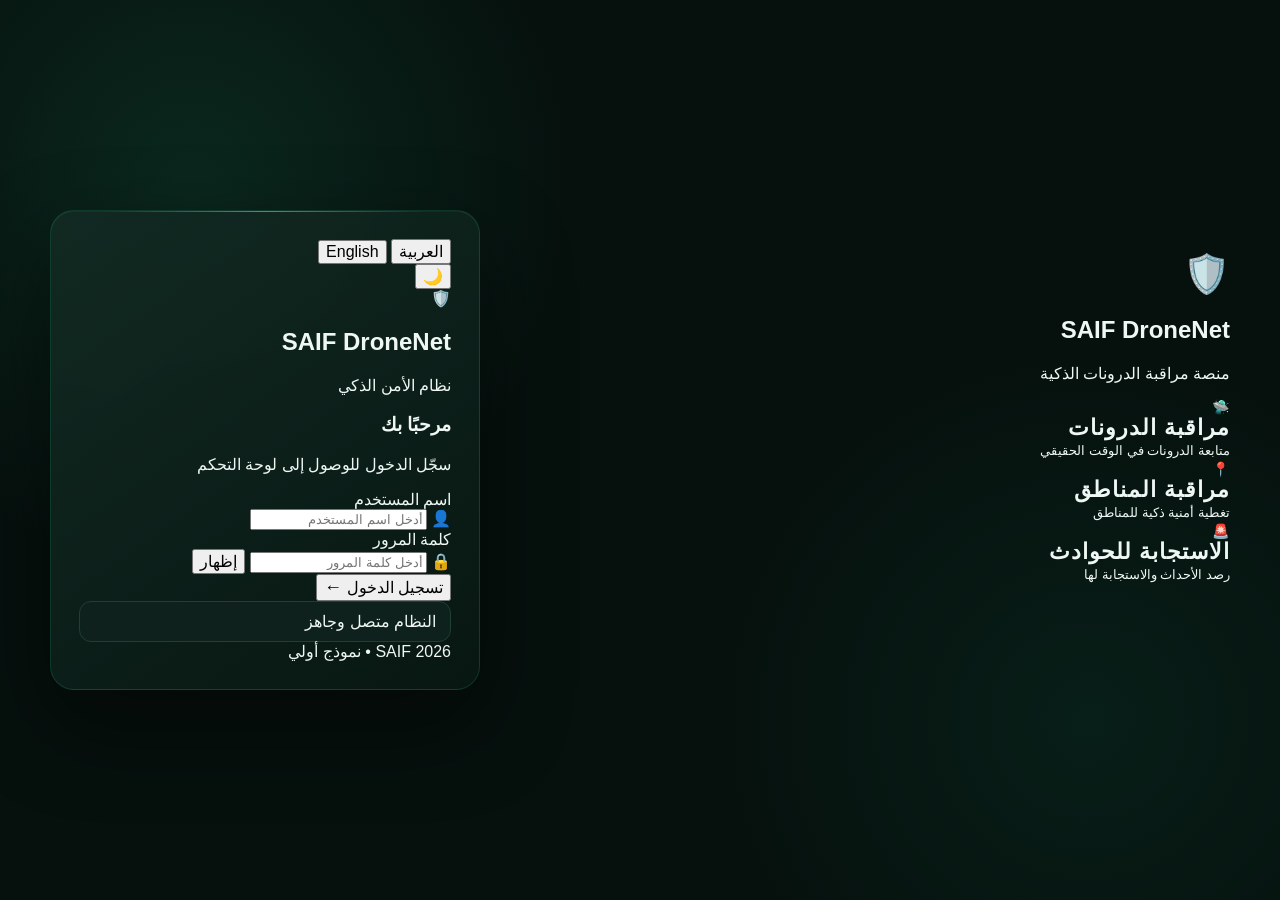
==== commit 2f5e4698: "Revamp login page with new layout and features Updated the login page structure and added new featur" ====
--- a/index.html
+++ b/index.html
@@ -3,421 +3,357 @@
 
 <head>
     <meta charset="UTF-8">
-    <meta name="viewport" content="width=device-width, initial-scale=1.0">
+
+    <meta name="viewport"
+          content="width=device-width, initial-scale=1.0">
+
+    <meta name="theme-color"
+          content="#0b1220">
 
     <title>SAIF DroneNet | تسجيل الدخول</title>
 
+    <!-- Main Style -->
     <link rel="stylesheet" href="style.css">
 </head>
 
-<body class="login-page">
-
-    <!-- خلفية الصفحة -->
-    <div class="login-background">
-
-        <div class="bg-grid"></div>
-
-        <div class="bg-glow glow-one"></div>
-        <div class="bg-glow glow-two"></div>
-
-    </div>
-
-
-    <!-- المحتوى الرئيسي -->
-    <main class="login-container">
-
-        <!-- الجانب التعريفي -->
-        <section class="login-info">
-
-            <div class="login-brand">
-
-                <div class="login-brand-icon">
-                    🛡️
+<body>
+
+    <!-- =====================================================
+         LOGIN PAGE
+         ===================================================== -->
+
+    <main class="login-page">
+
+        <div class="login-container">
+
+            <!-- =================================================
+                 LEFT / BRAND AREA
+                 ================================================= -->
+
+            <section class="login-brand">
+
+                <div class="brand-content">
+
+                    <div class="brand-icon">
+                        🛡️
+                    </div>
+
+                    <h1>
+                        SAIF DroneNet
+                    </h1>
+
+                    <p
+                        id="loginDescription"
+                        data-ar="منصة مراقبة الدرونات الذكية"
+                        data-en="Smart Drone Monitoring Platform">
+                        منصة مراقبة الدرونات الذكية
+                    </p>
+
+                    <div class="brand-line"></div>
+
+                    <div class="brand-features">
+
+                        <div class="brand-feature">
+                            <span>🛸</span>
+
+                            <div>
+                                <strong
+                                    data-ar="مراقبة الدرونات"
+                                    data-en="Drone Monitoring">
+                                    مراقبة الدرونات
+                                </strong>
+
+                                <small
+                                    data-ar="متابعة الدرونات في الوقت الحقيقي"
+                                    data-en="Real-time drone monitoring">
+                                    متابعة الدرونات في الوقت الحقيقي
+                                </small>
+                            </div>
+                        </div>
+
+
+                        <div class="brand-feature">
+                            <span>📍</span>
+
+                            <div>
+                                <strong
+                                    data-ar="مراقبة المناطق"
+                                    data-en="Area Monitoring">
+                                    مراقبة المناطق
+                                </strong>
+
+                                <small
+                                    data-ar="تغطية أمنية ذكية للمناطق"
+                                    data-en="Smart security coverage">
+                                    تغطية أمنية ذكية للمناطق
+                                </small>
+                            </div>
+                        </div>
+
+
+                        <div class="brand-feature">
+                            <span>🚨</span>
+
+                            <div>
+                                <strong
+                                    data-ar="الاستجابة للحوادث"
+                                    data-en="Incident Response">
+                                    الاستجابة للحوادث
+                                </strong>
+
+                                <small
+                                    data-ar="رصد الأحداث والاستجابة لها"
+                                    data-en="Detect and respond to incidents">
+                                    رصد الأحداث والاستجابة لها
+                                </small>
+                            </div>
+                        </div>
+
+                    </div>
+
                 </div>
 
-                <div>
-                    <strong>SAIF</strong>
-                    <span>DroneNet</span>
+            </section>
+
+
+            <!-- =================================================
+                 LOGIN FORM
+                 ================================================= -->
+
+            <section class="login-card-section">
+
+                <div class="login-card">
+
+                    <!-- Top Controls -->
+
+                    <div class="login-controls">
+
+                        <div class="language-controls">
+
+                            <button
+                                type="button"
+                                onclick="setLanguage('ar')"
+                                data-ar="العربية"
+                                data-en="Arabic">
+                                العربية
+                            </button>
+
+                            <button
+                                type="button"
+                                onclick="setLanguage('en')"
+                                data-ar="English"
+                                data-en="English">
+                                English
+                            </button>
+
+                        </div>
+
+
+                        <button
+                            type="button"
+                            id="themeButton"
+                            onclick="toggleTheme()"
+                            aria-label="تغيير المظهر">
+                            🌙
+                        </button>
+
+                    </div>
+
+
+                    <!-- Logo -->
+
+                    <div class="login-logo">
+
+                        <div class="login-logo-icon">
+                            🛡️
+                        </div>
+
+                        <div>
+
+                            <h2>
+                                SAIF DroneNet
+                            </h2>
+
+                            <span
+                                data-ar="نظام الأمن الذكي"
+                                data-en="Smart Security System">
+                                نظام الأمن الذكي
+                            </span>
+
+                        </div>
+
+                    </div>
+
+
+                    <!-- Welcome -->
+
+                    <div class="login-header">
+
+                        <h3
+                            data-ar="مرحبًا بك"
+                            data-en="Welcome">
+                            مرحبًا بك
+                        </h3>
+
+                        <p
+                            data-ar="سجّل الدخول للوصول إلى لوحة التحكم"
+                            data-en="Sign in to access the dashboard">
+                            سجّل الدخول للوصول إلى لوحة التحكم
+                        </p>
+
+                    </div>
+
+
+                    <!-- Form -->
+
+                    <form id="loginForm">
+
+                        <!-- Username -->
+
+                        <div class="form-group">
+
+                            <label
+                                for="usernameInput"
+                                data-ar="اسم المستخدم"
+                                data-en="Username">
+                                اسم المستخدم
+                            </label>
+
+                            <div class="input-wrapper">
+
+                                <span class="input-icon">
+                                    👤
+                                </span>
+
+                                <input
+                                    type="text"
+                                    id="usernameInput"
+                                    name="username"
+                                    autocomplete="username"
+                                    placeholder="أدخل اسم المستخدم"
+                                    data-placeholder-ar="أدخل اسم المستخدم"
+                                    data-placeholder-en="Enter username">
+
+                            </div>
+
+                        </div>
+
+
+                        <!-- Password -->
+
+                        <div class="form-group">
+
+                            <label
+                                for="passwordInput"
+                                data-ar="كلمة المرور"
+                                data-en="Password">
+                                كلمة المرور
+                            </label>
+
+                            <div class="input-wrapper">
+
+                                <span class="input-icon">
+                                    🔒
+                                </span>
+
+                                <input
+                                    type="password"
+                                    id="passwordInput"
+                                    name="password"
+                                    autocomplete="current-password"
+                                    placeholder="أدخل كلمة المرور"
+                                    data-placeholder-ar="أدخل كلمة المرور"
+                                    data-placeholder-en="Enter password">
+
+                                <button
+                                    type="button"
+                                    id="passwordToggle"
+                                    class="password-toggle"
+                                    aria-label="إظهار كلمة المرور">
+                                    إظهار
+                                </button>
+
+                            </div>
+
+                        </div>
+
+
+                        <!-- Login Button -->
+
+                        <button
+                            type="submit"
+                            id="loginButton"
+                            class="login-button">
+
+                            <span
+                                data-ar="تسجيل الدخول"
+                                data-en="Sign In">
+                                تسجيل الدخول
+                            </span>
+
+                            <span class="login-arrow">
+                                ←
+                            </span>
+
+                        </button>
+
+                    </form>
+
+
+                    <!-- System Status -->
+
+                    <div class="system-status">
+
+                        <span class="status-dot"></span>
+
+                        <span
+                            data-ar="النظام متصل وجاهز"
+                            data-en="System online and ready">
+                            النظام متصل وجاهز
+                        </span>
+
+                    </div>
+
+
+                    <!-- Footer -->
+
+                    <div class="login-footer">
+
+                        <span>
+                            SAIF 2026
+                        </span>
+
+                        <span>
+                            •
+                        </span>
+
+                        <span
+                            data-ar="نموذج أولي"
+                            data-en="Prototype">
+                            نموذج أولي
+                        </span>
+
+                    </div>
+
                 </div>
 
-            </div>
-
-
-            <div class="login-info-content">
-
-                <div class="status-pill">
-
-                    <span class="status-dot"></span>
-
-                    <span
-                        data-ar="النظام يعمل"
-                        data-en="System Online">
-                        النظام يعمل
-                    </span>
-
-                </div>
-
-
-                <h1
-                    data-ar="مراقبة أمنية ذكية من السماء"
-                    data-en="Smart Security Monitoring from the Sky">
-
-                    مراقبة أمنية ذكية من السماء
-
-                </h1>
-
-
-                <p
-                    data-ar="منصة نموذجية لمراقبة المناطق بواسطة الدرونات والاستجابة السريعة للأحداث."
-                    data-en="A prototype platform for area monitoring using drones and rapid event response.">
-
-                    منصة نموذجية لمراقبة المناطق بواسطة الدرونات
-                    والاستجابة السريعة للأحداث.
-
-                </p>
-
-
-                <!-- المميزات -->
-                <div class="login-features">
-
-                    <div class="login-feature">
-
-                        <div class="feature-icon">
-                            🛡️
-                        </div>
-
-                        <div>
-
-                            <strong
-                                data-ar="مراقبة مستمرة"
-                                data-en="Continuous Monitoring">
-
-                                مراقبة مستمرة
-
-                            </strong>
-
-                            <span
-                                data-ar="مراقبة المناطق بشكل مستمر أثناء الدورية."
-                                data-en="Continuous area monitoring during patrols.">
-
-                                مراقبة المناطق بشكل مستمر أثناء الدورية.
-
-                            </span>
-
-                        </div>
-
-                    </div>
-
-
-                    <div class="login-feature">
-
-                        <div class="feature-icon">
-                            ⚡
-                        </div>
-
-                        <div>
-
-                            <strong
-                                data-ar="استجابة أسرع"
-                                data-en="Faster Response">
-
-                                استجابة أسرع
-
-                            </strong>
-
-                            <span
-                                data-ar="إرسال الدرون إلى موقع الحدث لفحصه بسرعة."
-                                data-en="Send the drone to an event location for rapid inspection.">
-
-                                إرسال الدرون إلى موقع الحدث لفحصه بسرعة.
-
-                            </span>
-
-                        </div>
-
-                    </div>
-
-
-                    <div class="login-feature">
-
-                        <div class="feature-icon">
-                            🌱
-                        </div>
-
-                        <div>
-
-                            <strong
-                                data-ar="هدف بيئي"
-                                data-en="Environmental Goal">
-
-                                هدف بيئي
-
-                            </strong>
-
-                            <span
-                                data-ar="تقليل الاعتماد على الدوريات الأرضية الروتينية."
-                                data-en="Reduce reliance on routine ground patrols.">
-
-                                تقليل الاعتماد على الدوريات الأرضية الروتينية.
-
-                            </span>
-
-                        </div>
-
-                    </div>
-
-                </div>
-
-            </div>
-
-
-            <div class="login-info-footer">
-
-                <span>SAIF DroneNet</span>
-
-                <span>•</span>
-
-                <span
-                    data-ar="نموذج أولي"
-                    data-en="Prototype">
-
-                    نموذج أولي
-
-                </span>
-
-            </div>
-
-        </section>
-
-
-        <!-- بطاقة تسجيل الدخول -->
-        <section class="login-card">
-
-            <!-- أعلى البطاقة -->
-            <div class="login-card-top">
-
-                <div class="login-card-logo">
-                    🛸
-                </div>
-
-                <div class="login-language">
-
-                    <button
-                        type="button"
-                        onclick="setLanguage('ar')">
-
-                        العربية
-
-                    </button>
-
-                    <button
-                        type="button"
-                        onclick="setLanguage('en')">
-
-                        English
-
-                    </button>
-
-                </div>
-
-            </div>
-
-
-            <!-- عنوان الدخول -->
-            <div class="login-heading">
-
-                <span
-                    data-ar="مرحبًا بك"
-                    data-en="Welcome">
-
-                    مرحبًا بك
-
-                </span>
-
-                <h2
-                    data-ar="تسجيل الدخول"
-                    data-en="Sign in">
-
-                    تسجيل الدخول
-
-                </h2>
-
-                <p
-                    id="loginDescription"
-                    data-ar="منصة مراقبة الدرونات الذكية"
-                    data-en="Smart Drone Monitoring Platform">
-
-                    منصة مراقبة الدرونات الذكية
-
-                </p>
-
-            </div>
-
-
-            <!-- حالة الاتصال -->
-            <div class="connection-status">
-
-                <span class="connection-icon">
-                    🔒
-                </span>
-
-                <div>
-
-                    <strong
-                        data-ar="اتصال آمن"
-                        data-en="Secure Connection">
-
-                        اتصال آمن
-
-                    </strong>
-
-                    <span
-                        data-ar="بيئة النظام محمية"
-                        data-en="Protected system environment">
-
-                        بيئة النظام محمية
-
-                    </span>
-
-                </div>
-
-                <span class="connection-dot"></span>
-
-            </div>
-
-
-            <!-- النموذج -->
-            <form
-                class="login-form"
-                onsubmit="event.preventDefault(); login();">
-
-                <label
-                    for="usernameInput"
-                    data-ar="اسم المستخدم"
-                    data-en="Username">
-
-                    اسم المستخدم
-
-                </label>
-
-
-                <div class="login-input">
-
-                    <span>
-                        👤
-                    </span>
-
-                    <input
-                        id="usernameInput"
-                        type="text"
-                        autocomplete="username"
-                        placeholder="اسم المستخدم"
-                        data-placeholder-ar="اسم المستخدم"
-                        data-placeholder-en="Username">
-
-                </div>
-
-
-                <label
-                    for="passwordInput"
-                    data-ar="كلمة المرور"
-                    data-en="Password">
-
-                    كلمة المرور
-
-                </label>
-
-
-                <div class="login-input">
-
-                    <span>
-                        🔐
-                    </span>
-
-                    <input
-                        id="passwordInput"
-                        type="password"
-                        autocomplete="current-password"
-                        placeholder="كلمة المرور"
-                        data-placeholder-ar="كلمة المرور"
-                        data-placeholder-en="Password">
-
-                </div>
-
-
-                <button
-                    id="loginButton"
-                    type="submit"
-                    class="login-main-button">
-
-                    <span
-                        data-ar="دخول إلى النظام"
-                        data-en="Sign in to system">
-
-                        دخول إلى النظام
-
-                    </span>
-
-                    <span class="login-arrow">
-                        ←
-                    </span>
-
-                </button>
-
-            </form>
-
-
-            <!-- الوضع الليلي -->
-            <div class="login-options">
-
-                <button
-                    type="button"
-                    id="themeButton"
-                    class="theme-button"
-                    onclick="toggleTheme()">
-
-                    ☀️ فاتح
-
-                </button>
-
-            </div>
-
-
-            <!-- أسفل البطاقة -->
-            <div class="login-card-footer">
-
-                <span>
-                    🛡️
-                </span>
-
-                <span
-                    data-ar="SAIF DroneNet"
-                    data-en="SAIF DroneNet">
-
-                    SAIF DroneNet
-
-                </span>
-
-                <span>•</span>
-
-                <span
-                    data-ar="نظام مراقبة ذكي"
-                    data-en="Smart Monitoring System">
-
-                    نظام مراقبة ذكي
-
-                </span>
-
-            </div>
-
-        </section>
+            </section>
+
+        </div>
 
     </main>
 
 
-    <!-- JavaScript -->
-    <script src="js/ui.js" defer></script>
+    <!-- =====================================================
+         SCRIPTS
+         ===================================================== -->
+
+    <!-- Shared UI -->
+    <script src="js/ui.js"></script>
+
+    <!-- Login Controller -->
+    <script src="js/login.js"></script>
 
 </body>
 
-</html>+</html>
--- a/style.css
+++ b/style.css
@@ -1786,4 +1786,4 @@
         padding: 11px;
     }
 
-}+}
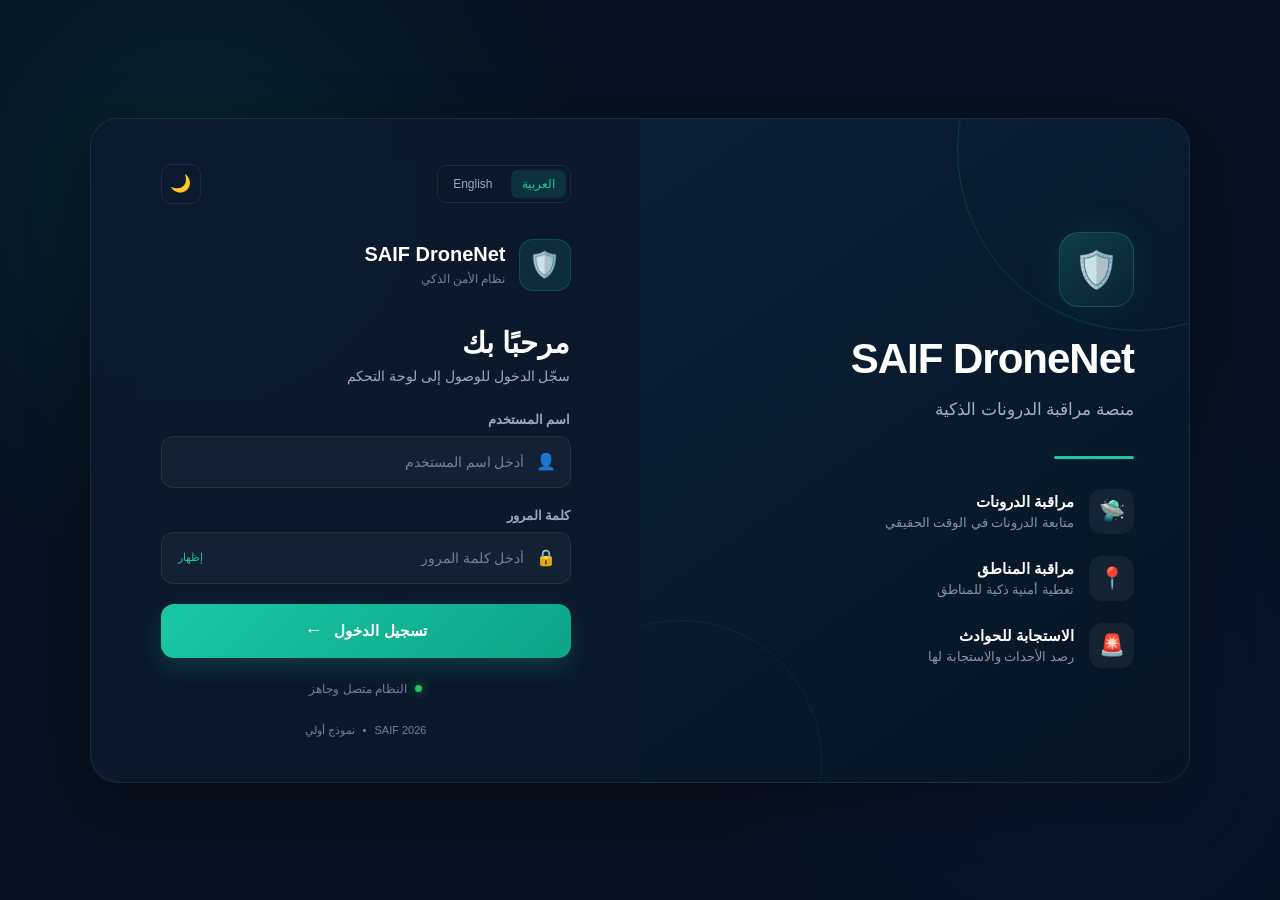
==== commit 8394ac2e: "Update index.html" ====
--- a/index.html
+++ b/index.html
@@ -3,32 +3,51 @@
 
 <head>
     <meta charset="UTF-8">
-
-    <meta name="viewport"
-          content="width=device-width, initial-scale=1.0">
-
-    <meta name="theme-color"
-          content="#0b1220">
+    <meta name="viewport" content="width=device-width, initial-scale=1.0">
+    <meta name="theme-color" content="#07111f">
 
     <title>SAIF DroneNet | تسجيل الدخول</title>
 
-    <!-- Main Style -->
-    <link rel="stylesheet" href="style.css">
+    <link rel="stylesheet" href="./style.css">
+
+    <style>
+        /* =========================================
+           LOGIN LANGUAGE / THEME TRANSITIONS
+           ========================================= */
+
+        body {
+            transition:
+                background 0.3s ease,
+                color 0.3s ease;
+        }
+
+        .login-container {
+            transition:
+                background 0.3s ease,
+                box-shadow 0.3s ease;
+        }
+
+        .language-controls button.active {
+            background: rgba(25, 199, 163, 0.15);
+            color: #19c7a3;
+        }
+
+        #loginMessage {
+            display: none;
+        }
+    </style>
 </head>
 
+
 <body>
 
-    <!-- =====================================================
-         LOGIN PAGE
-         ===================================================== -->
-
     <main class="login-page">
 
         <div class="login-container">
 
-            <!-- =================================================
-                 LEFT / BRAND AREA
-                 ================================================= -->
+            <!-- =========================================
+                 BRAND
+                 ========================================= -->
 
             <section class="login-brand">
 
@@ -42,71 +61,93 @@
                         SAIF DroneNet
                     </h1>
 
-                    <p
-                        id="loginDescription"
-                        data-ar="منصة مراقبة الدرونات الذكية"
-                        data-en="Smart Drone Monitoring Platform">
+                    <p id="loginDescription">
                         منصة مراقبة الدرونات الذكية
                     </p>
 
                     <div class="brand-line"></div>
 
+
                     <div class="brand-features">
 
                         <div class="brand-feature">
+
                             <span>🛸</span>
 
                             <div>
-                                <strong
-                                    data-ar="مراقبة الدرونات"
-                                    data-en="Drone Monitoring">
+
+                                <strong class="lang-ar">
                                     مراقبة الدرونات
                                 </strong>
 
-                                <small
-                                    data-ar="متابعة الدرونات في الوقت الحقيقي"
-                                    data-en="Real-time drone monitoring">
+                                <strong class="lang-en">
+                                    Drone Monitoring
+                                </strong>
+
+                                <small class="lang-ar">
                                     متابعة الدرونات في الوقت الحقيقي
                                 </small>
+
+                                <small class="lang-en">
+                                    Real-time drone monitoring
+                                </small>
+
                             </div>
+
                         </div>
 
 
                         <div class="brand-feature">
+
                             <span>📍</span>
 
                             <div>
-                                <strong
-                                    data-ar="مراقبة المناطق"
-                                    data-en="Area Monitoring">
+
+                                <strong class="lang-ar">
                                     مراقبة المناطق
                                 </strong>
 
-                                <small
-                                    data-ar="تغطية أمنية ذكية للمناطق"
-                                    data-en="Smart security coverage">
+                                <strong class="lang-en">
+                                    Area Monitoring
+                                </strong>
+
+                                <small class="lang-ar">
                                     تغطية أمنية ذكية للمناطق
                                 </small>
+
+                                <small class="lang-en">
+                                    Smart security coverage
+                                </small>
+
                             </div>
+
                         </div>
 
 
                         <div class="brand-feature">
+
                             <span>🚨</span>
 
                             <div>
-                                <strong
-                                    data-ar="الاستجابة للحوادث"
-                                    data-en="Incident Response">
+
+                                <strong class="lang-ar">
                                     الاستجابة للحوادث
                                 </strong>
 
-                                <small
-                                    data-ar="رصد الأحداث والاستجابة لها"
-                                    data-en="Detect and respond to incidents">
+                                <strong class="lang-en">
+                                    Incident Response
+                                </strong>
+
+                                <small class="lang-ar">
                                     رصد الأحداث والاستجابة لها
                                 </small>
+
+                                <small class="lang-en">
+                                    Detect and respond to incidents
+                                </small>
+
                             </div>
+
                         </div>
 
                     </div>
@@ -116,15 +157,16 @@
             </section>
 
 
-            <!-- =================================================
-                 LOGIN FORM
-                 ================================================= -->
+            <!-- =========================================
+                 LOGIN
+                 ========================================= -->
 
             <section class="login-card-section">
 
                 <div class="login-card">
 
-                    <!-- Top Controls -->
+
+                    <!-- Controls -->
 
                     <div class="login-controls">
 
@@ -132,17 +174,13 @@
 
                             <button
                                 type="button"
-                                onclick="setLanguage('ar')"
-                                data-ar="العربية"
-                                data-en="Arabic">
+                                id="arabicButton">
                                 العربية
                             </button>
 
                             <button
                                 type="button"
-                                onclick="setLanguage('en')"
-                                data-ar="English"
-                                data-en="English">
+                                id="englishButton">
                                 English
                             </button>
 
@@ -151,9 +189,7 @@
 
                         <button
                             type="button"
-                            id="themeButton"
-                            onclick="toggleTheme()"
-                            aria-label="تغيير المظهر">
+                            id="themeButton">
                             🌙
                         </button>
 
@@ -174,9 +210,7 @@
                                 SAIF DroneNet
                             </h2>
 
-                            <span
-                                data-ar="نظام الأمن الذكي"
-                                data-en="Smart Security System">
+                            <span id="systemTitle">
                                 نظام الأمن الذكي
                             </span>
 
@@ -185,19 +219,15 @@
                     </div>
 
 
-                    <!-- Welcome -->
+                    <!-- Header -->
 
                     <div class="login-header">
 
-                        <h3
-                            data-ar="مرحبًا بك"
-                            data-en="Welcome">
+                        <h3 id="welcomeText">
                             مرحبًا بك
                         </h3>
 
-                        <p
-                            data-ar="سجّل الدخول للوصول إلى لوحة التحكم"
-                            data-en="Sign in to access the dashboard">
+                        <p id="welcomeDescription">
                             سجّل الدخول للوصول إلى لوحة التحكم
                         </p>
 
@@ -208,16 +238,16 @@
 
                     <form id="loginForm">
 
+
                         <!-- Username -->
 
                         <div class="form-group">
 
-                            <label
-                                for="usernameInput"
-                                data-ar="اسم المستخدم"
-                                data-en="Username">
+                            <label for="usernameInput"
+                                   id="usernameLabel">
                                 اسم المستخدم
                             </label>
+
 
                             <div class="input-wrapper">
 
@@ -225,14 +255,12 @@
                                     👤
                                 </span>
 
+
                                 <input
                                     type="text"
                                     id="usernameInput"
-                                    name="username"
                                     autocomplete="username"
-                                    placeholder="أدخل اسم المستخدم"
-                                    data-placeholder-ar="أدخل اسم المستخدم"
-                                    data-placeholder-en="Enter username">
+                                    placeholder="أدخل اسم المستخدم">
 
                             </div>
 
@@ -243,12 +271,11 @@
 
                         <div class="form-group">
 
-                            <label
-                                for="passwordInput"
-                                data-ar="كلمة المرور"
-                                data-en="Password">
+                            <label for="passwordInput"
+                                   id="passwordLabel">
                                 كلمة المرور
                             </label>
+
 
                             <div class="input-wrapper">
 
@@ -256,20 +283,18 @@
                                     🔒
                                 </span>
 
+
                                 <input
                                     type="password"
                                     id="passwordInput"
-                                    name="password"
                                     autocomplete="current-password"
-                                    placeholder="أدخل كلمة المرور"
-                                    data-placeholder-ar="أدخل كلمة المرور"
-                                    data-placeholder-en="Enter password">
+                                    placeholder="أدخل كلمة المرور">
+
 
                                 <button
                                     type="button"
                                     id="passwordToggle"
-                                    class="password-toggle"
-                                    aria-label="إظهار كلمة المرور">
+                                    class="password-toggle">
                                     إظهار
                                 </button>
 
@@ -278,16 +303,19 @@
                         </div>
 
 
-                        <!-- Login Button -->
+                        <!-- Message -->
+
+                        <div id="loginMessage"></div>
+
+
+                        <!-- Login -->
 
                         <button
                             type="submit"
                             id="loginButton"
                             class="login-button">
 
-                            <span
-                                data-ar="تسجيل الدخول"
-                                data-en="Sign In">
+                            <span id="loginButtonText">
                                 تسجيل الدخول
                             </span>
 
@@ -300,15 +328,13 @@
                     </form>
 
 
-                    <!-- System Status -->
+                    <!-- Status -->
 
                     <div class="system-status">
 
                         <span class="status-dot"></span>
 
-                        <span
-                            data-ar="النظام متصل وجاهز"
-                            data-en="System online and ready">
+                        <span id="systemStatusText">
                             النظام متصل وجاهز
                         </span>
 
@@ -327,9 +353,7 @@
                             •
                         </span>
 
-                        <span
-                            data-ar="نموذج أولي"
-                            data-en="Prototype">
+                        <span id="prototypeText">
                             نموذج أولي
                         </span>
 
@@ -344,15 +368,510 @@
     </main>
 
 
-    <!-- =====================================================
-         SCRIPTS
-         ===================================================== -->
-
-    <!-- Shared UI -->
-    <script src="js/ui.js"></script>
-
-    <!-- Login Controller -->
-    <script src="js/login.js"></script>
+    <!-- =========================================
+         INDEPENDENT LOGIN JAVASCRIPT
+         لا يعتمد على ui.js أو login.js
+         ========================================= -->
+
+    <script>
+
+        document.addEventListener("DOMContentLoaded", function () {
+
+            /* =====================================
+               ELEMENTS
+               ===================================== */
+
+            const html = document.documentElement;
+            const body = document.body;
+
+            const arabicButton =
+                document.getElementById("arabicButton");
+
+            const englishButton =
+                document.getElementById("englishButton");
+
+            const themeButton =
+                document.getElementById("themeButton");
+
+            const passwordToggle =
+                document.getElementById("passwordToggle");
+
+            const passwordInput =
+                document.getElementById("passwordInput");
+
+            const usernameInput =
+                document.getElementById("usernameInput");
+
+            const loginForm =
+                document.getElementById("loginForm");
+
+            const loginButton =
+                document.getElementById("loginButton");
+
+            const loginButtonText =
+                document.getElementById("loginButtonText");
+
+            const loginMessage =
+                document.getElementById("loginMessage");
+
+
+            /* =====================================
+               LANGUAGE TEXT
+               ===================================== */
+
+            const translations = {
+
+                ar: {
+
+                    description:
+                        "منصة مراقبة الدرونات الذكية",
+
+                    systemTitle:
+                        "نظام الأمن الذكي",
+
+                    welcome:
+                        "مرحبًا بك",
+
+                    welcomeDescription:
+                        "سجّل الدخول للوصول إلى لوحة التحكم",
+
+                    username:
+                        "اسم المستخدم",
+
+                    usernamePlaceholder:
+                        "أدخل اسم المستخدم",
+
+                    password:
+                        "كلمة المرور",
+
+                    passwordPlaceholder:
+                        "أدخل كلمة المرور",
+
+                    show:
+                        "إظهار",
+
+                    hide:
+                        "إخفاء",
+
+                    login:
+                        "تسجيل الدخول",
+
+                    loading:
+                        "جارٍ الدخول...",
+
+                    online:
+                        "النظام متصل وجاهز",
+
+                    prototype:
+                        "نموذج أولي",
+
+                    empty:
+                        "يرجى إدخال اسم المستخدم وكلمة المرور"
+
+                },
+
+                en: {
+
+                    description:
+                        "Smart Drone Monitoring Platform",
+
+                    systemTitle:
+                        "Smart Security System",
+
+                    welcome:
+                        "Welcome",
+
+                    welcomeDescription:
+                        "Sign in to access the dashboard",
+
+                    username:
+                        "Username",
+
+                    usernamePlaceholder:
+                        "Enter username",
+
+                    password:
+                        "Password",
+
+                    passwordPlaceholder:
+                        "Enter password",
+
+                    show:
+                        "Show",
+
+                    hide:
+                        "Hide",
+
+                    login:
+                        "Sign In",
+
+                    loading:
+                        "Signing in...",
+
+                    online:
+                        "System online and ready",
+
+                    prototype:
+                        "Prototype",
+
+                    empty:
+                        "Please enter your username and password"
+
+                }
+
+            };
+
+
+            /* =====================================
+               SET LANGUAGE
+               ===================================== */
+
+            function setLanguage(language) {
+
+                const t = translations[language];
+
+                if (!t) return;
+
+
+                localStorage.setItem(
+                    "saifLanguage",
+                    language
+                );
+
+
+                html.lang = language;
+
+                html.dir =
+                    language === "ar"
+                        ? "rtl"
+                        : "ltr";
+
+
+                document.getElementById(
+                    "loginDescription"
+                ).textContent = t.description;
+
+
+                document.getElementById(
+                    "systemTitle"
+                ).textContent = t.systemTitle;
+
+
+                document.getElementById(
+                    "welcomeText"
+                ).textContent = t.welcome;
+
+
+                document.getElementById(
+                    "welcomeDescription"
+                ).textContent =
+                    t.welcomeDescription;
+
+
+                document.getElementById(
+                    "usernameLabel"
+                ).textContent = t.username;
+
+
+                usernameInput.placeholder =
+                    t.usernamePlaceholder;
+
+
+                document.getElementById(
+                    "passwordLabel"
+                ).textContent = t.password;
+
+
+                passwordInput.placeholder =
+                    t.passwordPlaceholder;
+
+
+                document.getElementById(
+                    "systemStatusText"
+                ).textContent = t.online;
+
+
+                document.getElementById(
+                    "prototypeText"
+                ).textContent = t.prototype;
+
+
+                /* Password button */
+
+                passwordToggle.textContent =
+                    passwordInput.type === "text"
+                        ? t.hide
+                        : t.show;
+
+
+                /* Login button */
+
+                if (!loginButton.disabled) {
+
+                    loginButtonText.textContent =
+                        t.login;
+                }
+
+
+                /* Feature translations */
+
+                document
+                    .querySelectorAll(".lang-ar")
+                    .forEach(function (element) {
+
+                        element.style.display =
+                            language === "ar"
+                                ? ""
+                                : "none";
+                    });
+
+
+                document
+                    .querySelectorAll(".lang-en")
+                    .forEach(function (element) {
+
+                        element.style.display =
+                            language === "en"
+                                ? ""
+                                : "none";
+                    });
+
+
+                /* Active button */
+
+                arabicButton.classList.toggle(
+                    "active",
+                    language === "ar"
+                );
+
+                englishButton.classList.toggle(
+                    "active",
+                    language === "en"
+                );
+
+
+                /* Hide old message */
+
+                loginMessage.style.display =
+                    "none";
+            }
+
+
+            /* =====================================
+               LANGUAGE BUTTONS
+               ===================================== */
+
+            arabicButton.addEventListener(
+                "click",
+                function () {
+
+                    setLanguage("ar");
+
+                }
+            );
+
+
+            englishButton.addEventListener(
+                "click",
+                function () {
+
+                    setLanguage("en");
+
+                }
+            );
+
+
+            /* =====================================
+               THEME
+               ===================================== */
+
+            function setTheme(theme) {
+
+                if (theme === "light") {
+
+                    body.classList.add(
+                        "light-mode"
+                    );
+
+                    themeButton.textContent =
+                        "☀️";
+
+                    localStorage.setItem(
+                        "saifTheme",
+                        "light"
+                    );
+
+                } else {
+
+                    body.classList.remove(
+                        "light-mode"
+                    );
+
+                    themeButton.textContent =
+                        "🌙";
+
+                    localStorage.setItem(
+                        "saifTheme",
+                        "dark"
+                    );
+                }
+            }
+
+
+            themeButton.addEventListener(
+                "click",
+                function () {
+
+                    const isLight =
+                        body.classList.contains(
+                            "light-mode"
+                        );
+
+
+                    setTheme(
+                        isLight
+                            ? "dark"
+                            : "light"
+                    );
+
+                }
+            );
+
+
+            /* =====================================
+               PASSWORD
+               ===================================== */
+
+            passwordToggle.addEventListener(
+                "click",
+                function () {
+
+                    const language =
+                        localStorage.getItem(
+                            "saifLanguage"
+                        ) || "ar";
+
+
+                    if (
+                        passwordInput.type ===
+                        "password"
+                    ) {
+
+                        passwordInput.type =
+                            "text";
+
+                        passwordToggle.textContent =
+                            translations[
+                                language
+                            ].hide;
+
+                    } else {
+
+                        passwordInput.type =
+                            "password";
+
+                        passwordToggle.textContent =
+                            translations[
+                                language
+                            ].show;
+                    }
+
+                }
+            );
+
+
+            /* =====================================
+               LOGIN
+               ===================================== */
+
+            loginForm.addEventListener(
+                "submit",
+                function (event) {
+
+                    event.preventDefault();
+
+
+                    const username =
+                        usernameInput.value.trim();
+
+                    const password =
+                        passwordInput.value.trim();
+
+
+                    const language =
+                        localStorage.getItem(
+                            "saifLanguage"
+                        ) || "ar";
+
+
+                    /* Empty */
+
+                    if (
+                        username === "" ||
+                        password === ""
+                    ) {
+
+                        loginMessage.textContent =
+                            translations[
+                                language
+                            ].empty;
+
+                        loginMessage.style.display =
+                            "block";
+
+                        return;
+                    }
+
+
+                    /* Loading */
+
+                    loginButton.disabled =
+                        true;
+
+                    loginButtonText.textContent =
+                        translations[
+                            language
+                        ].loading;
+
+
+                    /* =================================
+                       GO TO DASHBOARD
+                       ================================= */
+
+                    setTimeout(function () {
+
+                        window.location.href =
+                            "./dashboard.html";
+
+                    }, 500);
+
+                }
+            );
+
+
+            /* =====================================
+               LOAD SAVED SETTINGS
+               ===================================== */
+
+            const savedLanguage =
+                localStorage.getItem(
+                    "saifLanguage"
+                ) || "ar";
+
+
+            const savedTheme =
+                localStorage.getItem(
+                    "saifTheme"
+                ) || "dark";
+
+
+            setLanguage(savedLanguage);
+
+            setTheme(savedTheme);
+
+        });
+
+    </script>
 
 </body>
 
--- a/style.css
+++ b/style.css
@@ -1,1789 +1,1108 @@
+/* =========================================================
+   SAIF DroneNet - Main Style
+   Login + Dashboard
+   ========================================================= */
+
+* {
+    margin: 0;
+    padding: 0;
+    box-sizing: border-box;
+}
+
 :root {
-    --bg: #07110f;
-    --panel: #0e211c;
-    --panel2: #122a23;
-    --border: #1e4035;
-    --text: #eef7f3;
-    --muted: #9db5ac;
-    --green: #28d395;
-    --yellow: #f2bd5d;
-    --red: #ef6262;
-}
-
-* {
-    box-sizing: border-box;
-}
-
-html,
+    --bg-main: #07111f;
+    --bg-secondary: #0b1728;
+    --card: rgba(13, 27, 45, 0.92);
+
+    --text-main: #ffffff;
+    --text-secondary: #9aaabd;
+    --text-muted: #6f8298;
+
+    --border: rgba(255, 255, 255, 0.08);
+
+    --primary: #19c7a3;
+    --primary-dark: #0ea487;
+
+    --danger: #ef4444;
+    --warning: #f59e0b;
+    --success: #22c55e;
+
+    --shadow:
+        0 20px 60px rgba(0, 0, 0, 0.35);
+
+    --radius: 18px;
+}
+
+
+/* =========================================================
+   LIGHT MODE
+   ========================================================= */
+
+body.light-mode {
+
+    --bg-main: #eef3f8;
+    --bg-secondary: #ffffff;
+    --card: rgba(255, 255, 255, 0.96);
+
+    --text-main: #172033;
+    --text-secondary: #536174;
+    --text-muted: #718096;
+
+    --border: rgba(15, 23, 42, 0.10);
+
+    --shadow:
+        0 20px 50px rgba(15, 23, 42, 0.12);
+}
+
+
+/* =========================================================
+   BODY
+   ========================================================= */
+
 body {
-    margin: 0;
-    min-height: 100%;
-    font-family: "Segoe UI", Tahoma, Arial, sans-serif;
-    background: var(--bg);
-    color: var(--text);
-}
-
-button {
-    font: inherit;
-    cursor: pointer;
-}
-
-.green-text,
-.brand-green {
-    color: var(--green);
-}
-
-/* =========================
-   SIDEBAR
-========================= */
-
-.sidebar {
-    position: fixed;
-    top: 0;
-    right: 0;
-    width: 245px;
-    height: 100vh;
-    padding: 24px 16px;
-    background: #081612;
-    border-left: 1px solid var(--border);
-    z-index: 20;
-    display: flex;
-    flex-direction: column;
-}
-
-.brand {
-    text-align: center;
-    font-size: 22px;
-    font-weight: 800;
-    margin-bottom: 30px;
-}
-
-.brand-icon {
-    font-size: 38px;
-    margin-bottom: 6px;
-}
-
-.sidebar-nav {
-    display: grid;
-    gap: 8px;
-}
-
-.sidebar-btn {
-    border: 1px solid transparent;
-    background: transparent;
-    color: var(--muted);
-    padding: 13px 15px;
-    border-radius: 12px;
-    text-align: right;
-}
-
-.sidebar-btn:hover,
-.sidebar-btn.active {
-    background: rgba(40, 211, 149, 0.12);
-    border-color: rgba(40, 211, 149, 0.22);
-    color: var(--green);
-}
-
-.sidebar-footer {
-    margin-top: auto;
-    color: #688278;
-    font-size: 11px;
-    text-align: center;
-}
-
-/* =========================
-   MAIN AREA
-========================= */
-
-.main-area {
-    margin-right: 245px;
+
     min-height: 100vh;
-}
-
-/* =========================
-   TOPBAR
-========================= */
-
-.topbar {
-    height: 72px;
-    padding: 0 28px;
-    background: rgba(8, 22, 18, 0.96);
-    border-bottom: 1px solid var(--border);
-    display: flex;
-    align-items: center;
-    justify-content: space-between;
-    position: sticky;
-    top: 0;
-    z-index: 15;
-}
-
-.topbar-title {
-    font-size: 20px;
-    font-weight: 800;
-}
-
-.topbar-actions {
-    display: flex;
-    gap: 7px;
-}
-
-.topbar-actions button {
-    border: 1px solid var(--border);
-    background: var(--panel);
-    color: var(--text);
-    padding: 8px 12px;
-    border-radius: 9px;
-}
-
-/* =========================
-   CONTENT
-========================= */
-
-.content-area {
-    padding: 28px;
-}
-
-.page-section {
-    display: none;
-}
-
-.active-section {
-    display: block;
-}
-
-.page-header {
-    display: flex;
-    justify-content: space-between;
-    gap: 20px;
-    align-items: flex-start;
-    margin-bottom: 24px;
-}
-
-.page-header h1 {
-    margin: 0 0 7px;
-    font-size: 29px;
-}
-
-.page-header p {
-    margin: 0;
-    color: var(--muted);
-}
-
-.system-status,
-.page-action {
-    padding: 10px 14px;
-    border: 1px solid var(--border);
-    background: var(--panel);
-    border-radius: 12px;
-}
-
-.green-action {
-    color: var(--green);
-}
-
-/* =========================
-   STATISTICS
-========================= */
-
-.stats-grid {
-    display: grid;
-    grid-template-columns: repeat(4, 1fr);
-    gap: 14px;
-    margin-bottom: 15px;
-}
-
-.stat-card,
-.impact-card,
-.dashboard-panel,
-.map-panel,
-.event-card,
-.content-card,
-.drone-main-card,
-.mission-card,
-.alert-card,
-.report-card,
-.setting-card {
-    background: linear-gradient(
-        145deg,
-        var(--panel),
-        var(--panel2)
-    );
-
-    border: 1px solid var(--border);
-    border-radius: 16px;
-    box-shadow: 0 18px 45px rgba(0, 0, 0, 0.2);
-}
-
-.stat-card {
-    padding: 18px;
-    display: flex;
-    gap: 14px;
-    align-items: center;
-}
-
-.stat-icon {
-    font-size: 28px;
-}
-
-.stat-card span,
-.stat-card strong {
-    display: block;
-}
-
-.stat-card span {
-    color: var(--muted);
-    font-size: 13px;
-}
-
-.stat-card strong {
-    font-size: 22px;
-    margin-top: 4px;
-}
-
-/* =========================
-   IMPACT CARDS
-========================= */
-
-.impact-grid {
-    display: grid;
-    grid-template-columns: repeat(3, 1fr);
-    gap: 14px;
-    margin-bottom: 15px;
-}
-
-.impact-card {
-    padding: 16px;
-    display: flex;
-    gap: 13px;
-    align-items: center;
-}
-
-.impact-card > span {
-    font-size: 27px;
-}
-
-.impact-card strong,
-.impact-card small {
-    display: block;
-}
-
-.impact-card small {
-    margin-top: 4px;
-    color: var(--muted);
-    line-height: 1.5;
-}
-
-/* =========================
-   DASHBOARD
-========================= */
-
-.dashboard-layout {
-    display: grid;
-    grid-template-columns: 275px minmax(0, 1fr) 275px;
-    gap: 15px;
-}
-
-.dashboard-panel,
-.map-panel {
-    padding: 17px;
-}
-
-.panel-title {
-    font-weight: 800;
-    display: flex;
-    gap: 8px;
-    align-items: center;
-    margin-bottom: 15px;
-}
-
-.info-row,
-.camera-info,
-.summary-row {
-    display: flex;
-    justify-content: space-between;
-    gap: 12px;
-    padding: 10px 0;
-    border-bottom: 1px solid rgba(255, 255, 255, 0.06);
-}
-
-.info-row span,
-.camera-info span,
-.summary-row span {
-    color: var(--muted);
-}
-
-.panel-title:not(:first-child) {
-    margin-top: 20px;
-}
-
-/* =========================
-   BUTTONS
-========================= */
-
-.primary-btn,
-.secondary-btn,
-.danger-btn,
-.warning-btn {
-    border-radius: 10px;
-    padding: 10px 13px;
-    border: 1px solid transparent;
-    color: var(--text);
-}
-
-.primary-btn {
-    background: #17a978;
-}
-
-.primary-btn:hover {
-    background: var(--green);
-    color: #03120d;
-}
-
-.secondary-btn {
-    background: #162b25;
-    border-color: var(--border);
-}
-
-.danger-btn {
-    background: rgba(239, 98, 98, 0.14);
-    border-color: rgba(239, 98, 98, 0.4);
-    color: #ff9898;
-}
-
-.warning-btn {
-    background: rgba(242, 189, 93, 0.13);
-    border-color: rgba(242, 189, 93, 0.4);
-    color: #ffd57c;
-}
-
-.full-btn {
-    width: 100%;
-}
-
-.maintenance-status {
-    text-align: center;
-    color: var(--muted);
-}
-
-/* =========================
-   MAP
-========================= */
-
-.panel-heading {
-    display: flex;
-    align-items: center;
-    justify-content: space-between;
-}
-
-.panel-heading h2 {
-    font-size: 18px;
-    margin: 0 0 13px;
-}
-
-.simulation-badge {
-    font-size: 11px;
-    color: var(--yellow);
-    border: 1px solid rgba(242, 189, 93, 0.3);
-    border-radius: 20px;
-    padding: 5px 8px;
-}
-
-.event-controls,
-.map-buttons {
-    display: flex;
-    flex-wrap: wrap;
-    gap: 8px;
-    margin-bottom: 10px;
-}
-
-#map {
-    width: 100%;
-    height: 480px;
-    min-height: 350px;
-    border-radius: 12px;
-    overflow: hidden;
-    border: 1px solid var(--border);
-}
-
-.map-note {
-    color: var(--muted);
-    font-size: 11px;
-    margin-top: 8px;
-}
-
-/* =========================
-   CAMERA
-========================= */
-
-.camera-box {
-    position: relative;
-    background: #000;
-    border-radius: 12px;
-    overflow: hidden;
-    border: 1px solid var(--border);
-}
-
-.camera-box video {
-    width: 100%;
-    display: block;
-    min-height: 190px;
-    object-fit: cover;
-}
-
-.live-badge {
-    position: absolute;
-    z-index: 2;
-    top: 9px;
-    right: 9px;
-    background: rgba(0, 0, 0, 0.75);
-    padding: 6px 8px;
-    border-radius: 8px;
-    font-size: 11px;
-}
-
-/* =========================
-   EVENT LOG
-========================= */
-
-.event-card,
-.content-card {
-    margin-top: 15px;
-    padding: 18px;
-}
-
-#eventLog {
-    color: var(--muted);
-    line-height: 1.9;
-}
-
-.log-entry {
-    border-bottom: 1px solid rgba(255, 255, 255, 0.05);
-    padding: 4px 0;
-}
-
-/* =========================
-   DRONE PAGE
-========================= */
-
-.drone-main-card {
-    padding: 22px;
-}
-
-.drone-main-header {
-    display: flex;
-    align-items: center;
-    gap: 15px;
-    margin-bottom: 22px;
-}
-
-.big-drone-icon {
-    font-size: 48px;
-}
-
-.drone-main-header h2 {
-    margin: 0 0 8px;
-}
-
-.online-badge {
-    color: var(--green);
-    font-size: 13px;
-}
-
-.drone-data-grid {
-    display: grid;
-    grid-template-columns: repeat(3, 1fr);
-    gap: 15px;
-}
-
-.drone-data-grid > div {
-    background: rgba(0, 0, 0, 0.12);
-    padding: 15px;
-    border-radius: 12px;
-}
-
-.drone-data-grid span,
-.drone-data-grid strong {
-    display: block;
-}
-
-.drone-data-grid span {
-    color: var(--muted);
-    margin-bottom: 8px;
-}
-
-/* =========================
-   BATTERY
-========================= */
-
-.progress {
-    margin-top: 8px;
-    height: 7px;
-    background: #09130f;
-    border-radius: 20px;
-    overflow: hidden;
-}
-
-.progress-bar {
-    height: 100%;
-    width: 100%;
-    background: var(--green);
-    transition: 0.3s;
-}
-
-.progress-bar.battery-medium {
-    background: var(--yellow);
-}
-
-.progress-bar.battery-low {
-    background: var(--red);
-}
-
-/* =========================
-   TABLE
-========================= */
-
-.data-table {
-    width: 100%;
-    border-collapse: collapse;
-}
-
-.data-table th,
-.data-table td {
-    padding: 12px 10px;
-    border-bottom: 1px solid rgba(255, 255, 255, 0.07);
-    text-align: right;
-}
-
-.data-table th {
-    color: var(--muted);
-    font-size: 13px;
-}
-
-/* =========================
-   MISSIONS
-========================= */
-
-.mission-grid,
-.alerts-container,
-.report-grid,
-.settings-grid {
-    display: grid;
-    gap: 15px;
-}
-
-.mission-grid {
-    grid-template-columns: repeat(2, 1fr);
-}
-
-.mission-card {
-    padding: 20px;
-}
-
-.mission-icon {
-    font-size: 32px;
-}
-
-.mission-card h2 {
-    margin: 10px 0;
-}
-
-.mission-card p {
-    color: var(--muted);
-    line-height: 1.7;
-}
-
-.mission-status {
-    color: var(--green);
-}
-
-.mission-status.standby {
-    color: var(--yellow);
-}
-
-/* =========================
-   ALERTS
-========================= */
-
-.alerts-container {
-    grid-template-columns: repeat(2, 1fr);
-}
-
-.alert-card {
-    padding: 18px;
-    display: flex;
-    gap: 15px;
-    align-items: flex-start;
-}
-
-.alert-card h2 {
-    margin: 0 0 7px;
-    font-size: 17px;
-}
-
-.alert-card p {
-    color: var(--muted);
-    margin: 0;
-    line-height: 1.6;
-}
-
-.alert-big-icon {
-    font-size: 29px;
-}
-
-.alert-card.warning {
-    border-color: rgba(242, 189, 93, 0.28);
-}
-
-.alert-card.danger {
-    border-color: rgba(239, 98, 98, 0.28);
-}
-
-/* =========================
-   REPORTS
-========================= */
-
-.report-grid {
-    grid-template-columns: repeat(3, 1fr);
-}
-
-.report-card {
-    padding: 20px;
-}
-
-.report-card span,
-.report-card small,
-.report-card strong {
-    display: block;
-}
-
-.report-card span {
-    font-size: 28px;
-}
-
-.report-card small {
-    color: var(--muted);
-    margin: 9px 0 4px;
-}
-
-.report-card strong {
-    font-size: 26px;
-}
-
-.goal-list {
-    display: grid;
-    gap: 13px;
-    color: var(--muted);
-    line-height: 1.7;
-}
-
-/* =========================
-   SETTINGS
-========================= */
-
-.settings-grid {
-    grid-template-columns: repeat(2, 1fr);
-}
-
-.setting-card {
-    padding: 20px;
-    display: flex;
-    gap: 15px;
-}
-
-.setting-icon {
-    font-size: 31px;
-}
-
-.setting-card h2 {
-    margin: 0 0 7px;
-}
-
-.setting-card p {
-    color: var(--muted);
-    margin: 0 0 13px;
-    line-height: 1.6;
-}
-
-.setting-card .secondary-btn {
-    margin-left: 5px;
-    margin-bottom: 5px;
-}
-
-/* =========================
-   LIGHT MODE
-========================= */
-
-body.light-mode {
-    --bg: #eef5f2;
-    --panel: #fff;
-    --panel2: #f4faf7;
-    --border: #d2e3dc;
-    --text: #13231e;
-    --muted: #62766e;
-}
-
-body.light-mode .sidebar,
-body.light-mode .topbar {
-    background: rgba(255, 255, 255, 0.96);
-}
-
-body.light-mode .secondary-btn {
-    background: #edf5f2;
-    color: #193029;
-}
-
-/* =========================
-   ENGLISH / LTR
-========================= */
-
-html[dir="ltr"] .sidebar {
-    right: auto;
-    left: 0;
-    border-left: 0;
-    border-right: 1px solid var(--border);
-}
-
-html[dir="ltr"] .main-area {
-    margin-right: 0;
-    margin-left: 245px;
-}
-
-html[dir="ltr"] .info-row,
-html[dir="ltr"] .camera-info,
-html[dir="ltr"] .summary-row,
-html[dir="ltr"] .data-table th,
-html[dir="ltr"] .data-table td {
-    text-align: left;
-}
-
-html[dir="ltr"] .sidebar-btn {
-    text-align: left;
-}
-
-/* =========================
-   RESPONSIVE
-========================= */
-
-@media (max-width: 1250px) {
-
-    .dashboard-layout {
-        grid-template-columns: 260px minmax(0, 1fr);
-    }
-
-    .camera-panel {
-        grid-column: 1 / -1;
-    }
-}
-
-@media (max-width: 900px) {
-
-    .sidebar {
-        width: 200px;
-    }
-
-    .main-area {
-        margin-right: 200px;
-    }
-
-    html[dir="ltr"] .main-area {
-        margin-left: 200px;
-    }
-
-    .stats-grid,
-    .impact-grid,
-    .report-grid {
-        grid-template-columns: repeat(2, 1fr);
-    }
-
-    .dashboard-layout {
-        grid-template-columns: 1fr;
-    }
-
-    .camera-panel {
-        grid-column: auto;
-    }
-}
-
-@media (max-width: 650px) {
-
-    .sidebar {
-        position: static;
-        width: 100%;
-        height: auto;
-        border: 0;
-    }
-
-    .sidebar-nav {
-        grid-template-columns: repeat(2, 1fr);
-    }
-
-    .main-area,
-    html[dir="ltr"] .main-area {
-        margin: 0;
-    }
-
-    .topbar {
-        position: static;
-        height: auto;
-        padding: 15px;
-        gap: 10px;
-        flex-wrap: wrap;
-    }
-
-    .content-area {
-        padding: 15px;
-    }
-
-    .stats-grid,
-    .impact-grid,
-    .mission-grid,
-    .alerts-container,
-    .report-grid,
-    .settings-grid,
-    .drone-data-grid {
-        grid-template-columns: 1fr;
-    }
-
-    .page-header {
-        flex-direction: column;
-    }
-
-    #map {
-        height: 380px;
-    }
-}
-/* =========================================================
-   SAIF DRONENET
-   PROFESSIONAL LOGIN PAGE
-========================================================= */
-
-.login-page {
-    min-height: 100vh;
-    overflow-x: hidden;
-    position: relative;
 
     background:
         radial-gradient(
             circle at 15% 20%,
-            rgba(40, 211, 149, 0.12),
+            rgba(25, 199, 163, 0.10),
             transparent 30%
         ),
         radial-gradient(
             circle at 85% 80%,
-            rgba(20, 130, 100, 0.12),
+            rgba(37, 99, 235, 0.08),
             transparent 30%
         ),
-        #06100d;
-
-    color: var(--text);
-}
-
-
-/* =========================
-   BACKGROUND
-========================= */
-
-.login-background {
-    position: fixed;
-    inset: 0;
-    pointer-events: none;
+        var(--bg-main);
+
+    color: var(--text-main);
+
+    font-family:
+        "Segoe UI",
+        Tahoma,
+        Arial,
+        sans-serif;
+
+    transition:
+        background 0.35s ease,
+        color 0.35s ease;
+}
+
+
+/* =========================================================
+   LOGIN PAGE
+   ========================================================= */
+
+.login-page {
+
+    min-height: 100vh;
+
+    display: flex;
+    align-items: center;
+    justify-content: center;
+
+    padding: 30px;
+}
+
+
+/* =========================================================
+   LOGIN CONTAINER
+   ========================================================= */
+
+.login-container {
+
+    width: 100%;
+    max-width: 1100px;
+
+    min-height: 650px;
+
+    display: grid;
+
+    grid-template-columns: 1fr 1fr;
+
+    background: var(--card);
+
+    border: 1px solid var(--border);
+
+    border-radius: 28px;
+
     overflow: hidden;
-    z-index: 0;
-}
-
-
-.bg-grid {
-    position: absolute;
-    inset: 0;
-
-    background-image:
-        linear-gradient(
-            rgba(40, 211, 149, 0.035) 1px,
-            transparent 1px
-        ),
-        linear-gradient(
-            90deg,
-            rgba(40, 211, 149, 0.035) 1px,
-            transparent 1px
-        );
-
-    background-size: 45px 45px;
-
-    mask-image:
-        linear-gradient(
-            to bottom,
-            rgba(0, 0, 0, 0.8),
-            transparent
-        );
-}
-
-
-.bg-glow {
-    position: absolute;
-
-    width: 420px;
-    height: 420px;
-
-    border-radius: 50%;
-
-    filter: blur(100px);
-
-    opacity: 0.12;
-}
-
-
-.glow-one {
-    top: -180px;
-    right: -100px;
-    background: #28d395;
-}
-
-
-.glow-two {
-    bottom: -200px;
-    left: -120px;
-    background: #126c55;
-}
-
-
-/* =========================
-   MAIN CONTAINER
-========================= */
-
-.login-container {
+
+    box-shadow: var(--shadow);
+
+    backdrop-filter: blur(20px);
+
+    animation: pageAppear 0.7s ease;
+}
+
+
+/* =========================================================
+   BRAND SIDE
+   ========================================================= */
+
+.login-brand {
+
     position: relative;
-    z-index: 2;
-
-    width: min(1180px, calc(100% - 40px));
-    min-height: 100vh;
-
-    margin: auto;
-
-    display: grid;
-    grid-template-columns: 1fr 430px;
-
-    align-items: center;
-
-    gap: 70px;
-
-    padding: 50px 0;
-}
-
-
-/* =========================
-   LEFT INFORMATION
-========================= */
-
-.login-info {
-    min-width: 0;
-}
-
-
-.login-brand {
-    display: flex;
-    align-items: center;
-    gap: 13px;
-
-    margin-bottom: 65px;
-}
-
-
-.login-brand-icon {
-    width: 55px;
-    height: 55px;
-
-    display: flex;
-    align-items: center;
-    justify-content: center;
-
-    border-radius: 16px;
+
+    display: flex;
+    align-items: center;
+
+    padding: 55px;
 
     background:
         linear-gradient(
             145deg,
-            rgba(40, 211, 149, 0.22),
-            rgba(40, 211, 149, 0.04)
+            rgba(12, 33, 54, 0.98),
+            rgba(6, 20, 35, 0.98)
         );
 
-    border: 1px solid rgba(40, 211, 149, 0.3);
-
-    font-size: 27px;
-
-    box-shadow:
-        0 0 35px rgba(40, 211, 149, 0.08);
-}
-
-
-.login-brand strong,
-.login-brand span {
-    display: block;
-}
-
-
-.login-brand strong {
-    font-size: 22px;
-    letter-spacing: 1px;
-}
-
-
-.login-brand span {
-    margin-top: 2px;
-
-    color: var(--green);
-
-    font-size: 14px;
-
-    letter-spacing: 1.5px;
-}
-
-
-.login-info-content {
-    max-width: 650px;
-}
-
-
-.status-pill {
-    display: inline-flex;
-    align-items: center;
-    gap: 8px;
-
-    padding: 7px 11px;
-
-    border-radius: 30px;
-
-    background: rgba(40, 211, 149, 0.08);
-
-    border: 1px solid rgba(40, 211, 149, 0.18);
-
-    color: #a8e7cf;
-
-    font-size: 12px;
-
-    margin-bottom: 20px;
-}
-
-
-.status-dot {
-    width: 7px;
-    height: 7px;
+    overflow: hidden;
+}
+
+
+/* Decorative circles */
+
+.login-brand::before {
+
+    content: "";
+
+    position: absolute;
+
+    width: 360px;
+    height: 360px;
+
+    border: 1px solid rgba(25, 199, 163, 0.18);
 
     border-radius: 50%;
 
-    background: var(--green);
-
-    box-shadow:
-        0 0 12px rgba(40, 211, 149, 0.8);
-}
-
-
-.login-info h1 {
-    margin: 0;
-
-    max-width: 650px;
-
-    font-size: clamp(38px, 5vw, 65px);
-
-    line-height: 1.08;
-
-    letter-spacing: -1.5px;
-}
-
-
-.login-info-content > p {
-    max-width: 570px;
-
-    margin: 22px 0 32px;
-
-    color: var(--muted);
-
-    font-size: 16px;
-
-    line-height: 1.9;
-}
-
-
-/* =========================
-   FEATURES
-========================= */
-
-.login-features {
-    display: grid;
-    gap: 12px;
-}
-
-
-.login-feature {
-    display: flex;
-    align-items: center;
-
-    gap: 14px;
-
-    padding: 13px 15px;
-
-    max-width: 520px;
-
-    background: rgba(255, 255, 255, 0.018);
-
-    border: 1px solid rgba(255, 255, 255, 0.055);
-
-    border-radius: 14px;
-
-    transition:
-        transform 0.2s ease,
-        border-color 0.2s ease,
-        background 0.2s ease;
-}
-
-
-.login-feature:hover {
-    transform: translateX(-4px);
-
-    background: rgba(40, 211, 149, 0.045);
-
-    border-color: rgba(40, 211, 149, 0.18);
-}
-
-
-.feature-icon {
-    width: 42px;
-    height: 42px;
-
-    flex-shrink: 0;
+    top: -150px;
+    right: -130px;
+}
+
+
+.login-brand::after {
+
+    content: "";
+
+    position: absolute;
+
+    width: 280px;
+    height: 280px;
+
+    border: 1px solid rgba(25, 199, 163, 0.10);
+
+    border-radius: 50%;
+
+    bottom: -120px;
+    left: -100px;
+}
+
+
+/* =========================================================
+   BRAND CONTENT
+   ========================================================= */
+
+.brand-content {
+
+    position: relative;
+
+    z-index: 2;
+
+    width: 100%;
+}
+
+
+.brand-icon {
+
+    width: 75px;
+    height: 75px;
 
     display: flex;
     align-items: center;
     justify-content: center;
 
-    border-radius: 11px;
-
-    background: rgba(40, 211, 149, 0.08);
-
-    font-size: 20px;
-}
-
-
-.login-feature strong,
-.login-feature span {
-    display: block;
-}
-
-
-.login-feature strong {
-    font-size: 14px;
-}
-
-
-.login-feature span {
-    margin-top: 3px;
-
-    color: var(--muted);
-
-    font-size: 12px;
-
-    line-height: 1.5;
-}
-
-
-/* =========================
-   INFO FOOTER
-========================= */
-
-.login-info-footer {
-    margin-top: 55px;
-
-    display: flex;
-    align-items: center;
-    gap: 9px;
-
-    color: #59736a;
-
-    font-size: 11px;
-}
-
-
-/* =========================
-   LOGIN CARD
-========================= */
-
-.login-card {
-    position: relative;
-
-    width: 100%;
-
-    padding: 28px;
-
-    border-radius: 24px;
+    font-size: 36px;
+
+    border-radius: 20px;
 
     background:
         linear-gradient(
             145deg,
-            rgba(18, 42, 35, 0.96),
-            rgba(8, 23, 18, 0.98)
+            rgba(25, 199, 163, 0.20),
+            rgba(25, 199, 163, 0.05)
         );
 
-    border: 1px solid rgba(40, 211, 149, 0.16);
+    border: 1px solid rgba(25, 199, 163, 0.25);
+
+    margin-bottom: 28px;
 
     box-shadow:
-        0 35px 90px rgba(0, 0, 0, 0.45),
-        inset 0 1px 0 rgba(255, 255, 255, 0.035);
-}
-
-
-.login-card::before {
-    content: "";
+        0 0 40px rgba(25, 199, 163, 0.10);
+}
+
+
+.brand-content h1 {
+
+    font-size: 42px;
+
+    font-weight: 800;
+
+    letter-spacing: -1px;
+
+    margin-bottom: 12px;
+}
+
+
+.brand-content > p {
+
+    color: #9fb0c3;
+
+    font-size: 17px;
+
+    line-height: 1.8;
+}
+
+
+.brand-line {
+
+    width: 80px;
+    height: 3px;
+
+    margin: 30px 0;
+
+    border-radius: 10px;
+
+    background: var(--primary);
+}
+
+
+/* =========================================================
+   BRAND FEATURES
+   ========================================================= */
+
+.brand-features {
+
+    display: flex;
+
+    flex-direction: column;
+
+    gap: 22px;
+}
+
+
+.brand-feature {
+
+    display: flex;
+
+    align-items: center;
+
+    gap: 15px;
+}
+
+
+.brand-feature > span {
+
+    width: 45px;
+    height: 45px;
+
+    display: flex;
+
+    align-items: center;
+    justify-content: center;
+
+    border-radius: 13px;
+
+    background: rgba(255, 255, 255, 0.05);
+
+    font-size: 21px;
+}
+
+
+.brand-feature div {
+
+    display: flex;
+
+    flex-direction: column;
+
+    gap: 4px;
+}
+
+
+.brand-feature strong {
+
+    color: #ffffff;
+
+    font-size: 15px;
+}
+
+
+.brand-feature small {
+
+    color: #8294a8;
+
+    font-size: 13px;
+}
+
+
+/* =========================================================
+   LOGIN CARD SECTION
+   ========================================================= */
+
+.login-card-section {
+
+    display: flex;
+
+    align-items: center;
+    justify-content: center;
+
+    padding: 45px;
+}
+
+
+.login-card {
+
+    width: 100%;
+
+    max-width: 410px;
+}
+
+
+/* =========================================================
+   LOGIN CONTROLS
+   ========================================================= */
+
+.login-controls {
+
+    display: flex;
+
+    align-items: center;
+    justify-content: space-between;
+
+    margin-bottom: 35px;
+}
+
+
+.language-controls {
+
+    display: flex;
+
+    gap: 7px;
+
+    padding: 4px;
+
+    border: 1px solid var(--border);
+
+    border-radius: 10px;
+}
+
+
+.language-controls button {
+
+    border: none;
+
+    background: transparent;
+
+    color: var(--text-secondary);
+
+    padding: 7px 11px;
+
+    border-radius: 7px;
+
+    cursor: pointer;
+
+    font-size: 12px;
+
+    transition: 0.25s;
+}
+
+
+.language-controls button:hover {
+
+    background: rgba(25, 199, 163, 0.10);
+
+    color: var(--primary);
+}
+
+
+#themeButton {
+
+    width: 40px;
+    height: 40px;
+
+    border-radius: 10px;
+
+    border: 1px solid var(--border);
+
+    background: transparent;
+
+    color: var(--text-main);
+
+    cursor: pointer;
+
+    font-size: 17px;
+
+    transition: 0.25s;
+}
+
+
+#themeButton:hover {
+
+    border-color: rgba(25, 199, 163, 0.4);
+
+    color: var(--primary);
+
+    transform: translateY(-2px);
+}
+
+
+/* =========================================================
+   LOGIN LOGO
+   ========================================================= */
+
+.login-logo {
+
+    display: flex;
+
+    align-items: center;
+
+    gap: 13px;
+
+    margin-bottom: 35px;
+}
+
+
+.login-logo-icon {
+
+    width: 52px;
+    height: 52px;
+
+    display: flex;
+
+    align-items: center;
+    justify-content: center;
+
+    border-radius: 14px;
+
+    background:
+        rgba(25, 199, 163, 0.12);
+
+    border: 1px solid rgba(25, 199, 163, 0.20);
+
+    font-size: 25px;
+}
+
+
+.login-logo h2 {
+
+    font-size: 20px;
+
+    margin-bottom: 3px;
+}
+
+
+.login-logo span {
+
+    color: var(--text-muted);
+
+    font-size: 12px;
+}
+
+
+/* =========================================================
+   LOGIN HEADER
+   ========================================================= */
+
+.login-header {
+
+    margin-bottom: 28px;
+}
+
+
+.login-header h3 {
+
+    font-size: 29px;
+
+    margin-bottom: 8px;
+}
+
+
+.login-header p {
+
+    color: var(--text-secondary);
+
+    font-size: 14px;
+}
+
+
+/* =========================================================
+   FORM
+   ========================================================= */
+
+.form-group {
+
+    margin-bottom: 20px;
+}
+
+
+.form-group label {
+
+    display: block;
+
+    margin-bottom: 9px;
+
+    color: var(--text-secondary);
+
+    font-size: 13px;
+
+    font-weight: 600;
+}
+
+
+.input-wrapper {
+
+    position: relative;
+
+    display: flex;
+
+    align-items: center;
+}
+
+
+.input-icon {
 
     position: absolute;
 
-    top: 0;
-    left: 12%;
-    right: 12%;
-
-    height: 1px;
+    right: 15px;
+
+    color: var(--text-muted);
+
+    font-size: 16px;
+
+    pointer-events: none;
+}
+
+
+html[dir="ltr"] .input-icon {
+
+    right: auto;
+
+    left: 15px;
+}
+
+
+.input-wrapper input {
+
+    width: 100%;
+
+    height: 52px;
+
+    border: 1px solid var(--border);
+
+    border-radius: 12px;
+
+    background: rgba(255, 255, 255, 0.035);
+
+    color: var(--text-main);
+
+    padding:
+        0 45px 0 15px;
+
+    outline: none;
+
+    font-size: 14px;
+
+    transition:
+        border-color 0.25s,
+        box-shadow 0.25s,
+        background 0.25s;
+}
+
+
+html[dir="ltr"] .input-wrapper input {
+
+    padding:
+        0 15px 0 45px;
+}
+
+
+.input-wrapper input::placeholder {
+
+    color: var(--text-muted);
+}
+
+
+.input-wrapper input:focus {
+
+    border-color: var(--primary);
 
     background:
-        linear-gradient(
-            90deg,
-            transparent,
-            rgba(40, 211, 149, 0.7),
-            transparent
-        );
-}
-
-
-/* =========================
-   CARD TOP
-========================= */
-
-.login-card-top {
-    display: flex;
-    justify-content: space-between;
-    align-items: center;
-
-    margin-bottom: 32px;
-}
-
-
-.login-card-logo {
-    width: 48px;
-    height: 48px;
-
-    display: flex;
-    align-items: center;
-    justify-content: center;
-
-    border-radius: 14px;
-
-    background: rgba(40, 211, 149, 0.09);
-
-    border: 1px solid rgba(40, 211, 149, 0.17);
-
-    font-size: 24px;
-}
-
-
-.login-language {
-    display: flex;
-    gap: 5px;
-}
-
-
-.login-language button {
-    border: 1px solid var(--border);
-
-    background: rgba(255, 255, 255, 0.025);
-
-    color: var(--muted);
-
-    padding: 7px 9px;
-
-    border-radius: 8px;
+        rgba(25, 199, 163, 0.04);
+
+    box-shadow:
+        0 0 0 3px rgba(25, 199, 163, 0.08);
+}
+
+
+/* =========================================================
+   PASSWORD TOGGLE
+   ========================================================= */
+
+.password-toggle {
+
+    position: absolute;
+
+    left: 10px;
+
+    border: none;
+
+    background: transparent;
+
+    color: var(--primary);
+
+    cursor: pointer;
 
     font-size: 11px;
 
-    transition: 0.2s;
-}
-
-
-.login-language button:hover {
-    color: var(--green);
-
-    border-color:
-        rgba(40, 211, 149, 0.35);
-}
-
-
-/* =========================
-   HEADING
-========================= */
-
-.login-heading > span {
-    color: var(--green);
-
-    font-size: 12px;
-
-    font-weight: 700;
-}
-
-
-.login-heading h2 {
-    margin: 6px 0 6px;
-
-    font-size: 30px;
-
-    letter-spacing: -0.5px;
-}
-
-
-.login-heading p {
-    margin: 0;
-
-    color: var(--muted);
-
-    font-size: 13px;
-}
-
-
-/* =========================
-   CONNECTION
-========================= */
-
-.connection-status {
-    margin: 24px 0;
-
-    padding: 11px 12px;
-
-    display: flex;
-    align-items: center;
-
-    gap: 10px;
-
-    border-radius: 12px;
-
-    background: rgba(40, 211, 149, 0.045);
-
-    border: 1px solid rgba(40, 211, 149, 0.12);
-}
-
-
-.connection-icon {
-    font-size: 18px;
-}
-
-
-.connection-status strong,
-.connection-status span:not(.connection-icon):not(.connection-dot) {
-    display: block;
-}
-
-
-.connection-status strong {
-    font-size: 12px;
-}
-
-
-.connection-status span {
-    color: var(--muted);
-
-    font-size: 10px;
-}
-
-
-.connection-dot {
-    width: 7px;
-    height: 7px;
-
-    margin-right: auto;
-
-    border-radius: 50%;
-
-    background: var(--green);
-
-    box-shadow:
-        0 0 10px rgba(40, 211, 149, 0.8);
-}
-
-
-/* =========================
-   LOGIN FORM
-========================= */
-
-.login-form {
-    display: grid;
-
-    gap: 9px;
-}
-
-
-.login-form label {
-    margin-top: 5px;
-
-    color: #c9d9d4;
-
-    font-size: 12px;
-
-    font-weight: 600;
-}
-
-
-.login-input {
-    height: 50px;
-
-    display: flex;
-    align-items: center;
-
-    gap: 10px;
-
-    padding: 0 13px;
-
-    border-radius: 11px;
-
-    background: rgba(0, 0, 0, 0.16);
-
-    border: 1px solid var(--border);
-
-    transition:
-        border-color 0.2s,
-        box-shadow 0.2s,
-        background 0.2s;
-}
-
-
-.login-input:focus-within {
-    border-color:
-        rgba(40, 211, 149, 0.55);
-
-    background: rgba(40, 211, 149, 0.035);
-
-    box-shadow:
-        0 0 0 3px rgba(40, 211, 149, 0.07);
-}
-
-
-.login-input > span {
-    font-size: 16px;
-
-    opacity: 0.7;
-}
-
-
-.login-input input {
+    padding: 7px;
+}
+
+
+html[dir="ltr"] .password-toggle {
+
+    left: auto;
+
+    right: 10px;
+}
+
+
+/* =========================================================
+   LOGIN BUTTON
+   ========================================================= */
+
+.login-button {
+
     width: 100%;
 
-    border: 0;
-
-    outline: 0;
-
-    background: transparent;
-
-    color: var(--text);
-
-    font-size: 13px;
-}
-
-
-.login-input input::placeholder {
-    color: #60766d;
-}
-
-
-/* =========================
-   LOGIN BUTTON
-========================= */
-
-.login-main-button {
-    margin-top: 14px;
-
-    min-height: 52px;
-
-    border: 0;
-
-    border-radius: 11px;
+    height: 54px;
+
+    margin-top: 8px;
+
+    border: none;
+
+    border-radius: 13px;
 
     background:
         linear-gradient(
             135deg,
-            #24c98f,
-            #159b70
+            var(--primary),
+            var(--primary-dark)
         );
 
-    color: #03130e;
+    color: #ffffff;
+
+    font-size: 15px;
+
+    font-weight: 700;
+
+    cursor: pointer;
+
+    display: flex;
+
+    align-items: center;
+
+    justify-content: center;
+
+    gap: 12px;
+
+    box-shadow:
+        0 10px 25px rgba(25, 199, 163, 0.18);
+
+    transition:
+        transform 0.25s,
+        box-shadow 0.25s,
+        opacity 0.25s;
+}
+
+
+.login-button:hover {
+
+    transform: translateY(-2px);
+
+    box-shadow:
+        0 14px 30px rgba(25, 199, 163, 0.25);
+}
+
+
+.login-button:active {
+
+    transform: translateY(0);
+}
+
+
+.login-button:disabled {
+
+    opacity: 0.65;
+
+    cursor: not-allowed;
+
+    transform: none;
+}
+
+
+.login-arrow {
+
+    font-size: 18px;
+}
+
+
+/* =========================================================
+   SYSTEM STATUS
+   ========================================================= */
+
+.system-status {
+
+    display: flex;
+
+    align-items: center;
+    justify-content: center;
+
+    gap: 8px;
+
+    margin-top: 24px;
+
+    color: var(--text-muted);
+
+    font-size: 12px;
+}
+
+
+.status-dot {
+
+    width: 7px;
+    height: 7px;
+
+    border-radius: 50%;
+
+    background: var(--success);
+
+    box-shadow:
+        0 0 10px rgba(34, 197, 94, 0.7);
+
+    animation: pulse 2s infinite;
+}
+
+
+/* =========================================================
+   LOGIN FOOTER
+   ========================================================= */
+
+.login-footer {
+
+    display: flex;
+
+    justify-content: center;
+
+    gap: 8px;
+
+    margin-top: 28px;
+
+    color: var(--text-muted);
+
+    font-size: 11px;
+}
+
+
+/* =========================================================
+   LOGIN MESSAGE
+   ========================================================= */
+
+#loginMessage {
+
+    color: var(--warning);
+
+    background:
+        rgba(245, 158, 11, 0.08);
+
+    border:
+        1px solid rgba(245, 158, 11, 0.20);
+}
+
+
+/* =========================================================
+   ANIMATIONS
+   ========================================================= */
+
+@keyframes pageAppear {
+
+    from {
+
+        opacity: 0;
+
+        transform:
+            translateY(20px)
+            scale(0.98);
+    }
+
+    to {
+
+        opacity: 1;
+
+        transform:
+            translateY(0)
+            scale(1);
+    }
+}
+
+
+@keyframes pulse {
+
+    0%,
+    100% {
+
+        opacity: 1;
+
+        transform: scale(1);
+    }
+
+    50% {
+
+        opacity: 0.45;
+
+        transform: scale(0.8);
+    }
+}
+
+
+/* =========================================================
+   GENERAL BUTTONS
+   ========================================================= */
+
+button {
+
+    font-family: inherit;
+}
+
+
+/* =========================================================
+   DASHBOARD BASE
+   ========================================================= */
+
+.dashboard-container {
+
+    min-height: 100vh;
+
+    display: flex;
+}
+
+
+/* =========================================================
+   SIDEBAR
+   ========================================================= */
+
+.sidebar {
+
+    width: 250px;
+
+    min-height: 100vh;
+
+    background: var(--bg-secondary);
+
+    border-left: 1px solid var(--border);
+
+    padding: 25px 15px;
+}
+
+
+.sidebar-logo {
+
+    padding: 0 12px 25px;
+
+    font-size: 20px;
 
     font-weight: 800;
-
-    display: flex;
-
-    align-items: center;
-
-    justify-content: center;
-
-    gap: 15px;
+}
+
+
+.sidebar-btn {
+
+    width: 100%;
+
+    border: none;
+
+    background: transparent;
+
+    color: var(--text-secondary);
+
+    padding: 13px 15px;
+
+    margin-bottom: 5px;
+
+    border-radius: 10px;
+
+    text-align: right;
+
+    cursor: pointer;
+
+    transition: 0.25s;
+}
+
+
+.sidebar-btn:hover,
+.sidebar-btn.active {
+
+    background:
+        rgba(25, 199, 163, 0.10);
+
+    color: var(--primary);
+}
+
+
+/* =========================================================
+   MAIN DASHBOARD
+   ========================================================= */
+
+.main-content {
+
+    flex: 1;
+
+    min-width: 0;
+
+    padding: 25px;
+}
+
+
+/* =========================================================
+   TOPBAR
+   ========================================================= */
+
+.topbar {
+
+    display: flex;
+
+    align-items: center;
+
+    justify-content: space-between;
+
+    margin-bottom: 25px;
+
+    padding: 15px 20px;
+
+    border: 1px solid var(--border);
+
+    border-radius: 15px;
+
+    background: var(--card);
+}
+
+
+.topbar-actions {
+
+    display: flex;
+
+    align-items: center;
+
+    gap: 10px;
+}
+
+
+/* =========================================================
+   PAGE SECTIONS
+   ========================================================= */
+
+.page-section {
+
+    display: none;
+
+    animation: pageAppear 0.3s ease;
+}
+
+
+.page-section.active {
+
+    display: block;
+}
+
+
+/* =========================================================
+   CARDS
+   ========================================================= */
+
+.card,
+.stat-card,
+.panel {
+
+    background: var(--card);
+
+    border: 1px solid var(--border);
+
+    border-radius: var(--radius);
 
     box-shadow:
-        0 12px 30px rgba(40, 211, 149, 0.16);
-
-    transition:
-        transform 0.2s,
-        box-shadow 0.2s;
-}
-
-
-.login-main-button:hover {
-    transform: translateY(-2px);
-
-    box-shadow:
-        0 16px 35px rgba(40, 211, 149, 0.25);
-}
-
-
-.login-main-button:active {
-    transform: translateY(0);
-}
-
-
-.login-arrow {
-    font-size: 18px;
-}
-
-
-/* =========================
-   THEME
-========================= */
-
-.login-options {
-    display: flex;
-
-    justify-content: center;
-
-    margin-top: 18px;
-}
-
-
-.theme-button {
-    border: 0;
-
-    background: transparent;
-
-    color: var(--muted);
-
-    font-size: 11px;
-
-    padding: 5px 10px;
-
-    border-radius: 8px;
-}
-
-
-.theme-button:hover {
-    color: var(--green);
-
-    background: rgba(40, 211, 149, 0.05);
-}
-
-
-/* =========================
-   CARD FOOTER
-========================= */
-
-.login-card-footer {
-    margin-top: 20px;
-    padding-top: 16px;
-
-    border-top: 1px solid rgba(255, 255, 255, 0.06);
-
-    display: flex;
-
-    align-items: center;
-
-    justify-content: center;
-
-    gap: 7px;
-
-    color: #60776e;
-
-    font-size: 10px;
-}
-
-
-/* =========================
-   LIGHT MODE
-========================= */
-
-body.login-page.light-mode {
-    background:
-        radial-gradient(
-            circle at 15% 20%,
-            rgba(40, 211, 149, 0.12),
-            transparent 30%
-        ),
-        #edf5f2;
-
-    color: #15251f;
-}
-
-
-body.login-page.light-mode .login-card {
-    background:
-        linear-gradient(
-            145deg,
-            rgba(255, 255, 255, 0.98),
-            rgba(246, 251, 249, 0.98)
-        );
-
-    border-color: #d4e4de;
-
-    box-shadow:
-        0 30px 70px rgba(26, 65, 53, 0.12);
-}
-
-
-body.login-page.light-mode .login-feature {
-    background: rgba(0, 0, 0, 0.018);
-
-    border-color: rgba(0, 0, 0, 0.06);
-}
-
-
-body.login-page.light-mode .login-input {
-    background: #f7faf9;
-
-    border-color: #d6e4df;
-}
-
-
-body.login-page.light-mode .login-input input {
-    color: #172820;
-}
-
-
-body.login-page.light-mode .login-input input::placeholder {
-    color: #83958e;
-}
-
-
-body.login-page.light-mode .login-card-footer {
-    border-color: #e0e9e5;
-}
-
-
-/* =========================
-   LTR
-========================= */
-
-html[dir="ltr"] .login-container {
-    grid-template-columns: 1fr 430px;
-}
-
-
-html[dir="ltr"] .login-feature:hover {
-    transform: translateX(4px);
-}
-
-
-html[dir="ltr"] .connection-dot {
-    margin-right: 0;
-    margin-left: auto;
-}
-
-
-/* =========================
-   MOBILE
-========================= */
-
-@media (max-width: 950px) {
+        0 10px 30px rgba(0, 0, 0, 0.08);
+}
+
+
+/* =========================================================
+   RESPONSIVE
+   ========================================================= */
+
+@media (max-width: 850px) {
 
     .login-container {
+
         grid-template-columns: 1fr;
 
-        width: min(600px, calc(100% - 30px));
-
-        gap: 35px;
-
-        padding: 30px 0;
+        max-width: 520px;
     }
 
-
-    .login-info {
-        text-align: center;
+    .login-brand {
+
+        display: none;
     }
 
-
-    .login-brand {
-        justify-content: center;
-
-        margin-bottom: 35px;
+    .login-card-section {
+
+        padding: 35px 25px;
     }
-
-
-    .login-info-content {
-        margin: auto;
+}
+
+
+@media (max-width: 500px) {
+
+    .login-page {
+
+        padding: 15px;
     }
 
-
-    .login-info h1 {
-        font-size: 40px;
+    .login-container {
+
+        border-radius: 20px;
     }
 
-
-    .login-info-content > p {
-        margin-left: auto;
-        margin-right: auto;
+    .login-card-section {
+
+        padding: 25px 20px;
     }
 
-
-    .login-feature {
-        text-align: right;
-        margin-left: auto;
-        margin-right: auto;
+    .login-header h3 {
+
+        font-size: 25px;
     }
-
-
-    html[dir="ltr"] .login-feature {
-        text-align: left;
-    }
-
-
-    .login-info-footer {
-        justify-content: center;
-
-        margin-top: 30px;
-    }
-
-}
-
-
-@media (max-width: 520px) {
-
-    .login-container {
-        width: calc(100% - 20px);
-
-        padding: 20px 0;
-    }
-
-
-    .login-card {
-        padding: 21px;
-
-        border-radius: 19px;
-    }
-
-
-    .login-info h1 {
-        font-size: 33px;
-    }
-
-
-    .login-info-content > p {
-        font-size: 14px;
-    }
-
-
-    .login-brand {
-        margin-bottom: 28px;
-    }
-
-
-    .login-feature {
-        padding: 11px;
-    }
-
-}
+}
+
+
+/* =========================================================
+   RTL / LTR
+   ========================================================= */
+
+html[dir="rtl"] {
+
+    text-align: right;
+}
+
+
+html[dir="ltr"] {
+
+    text-align: left;
+}
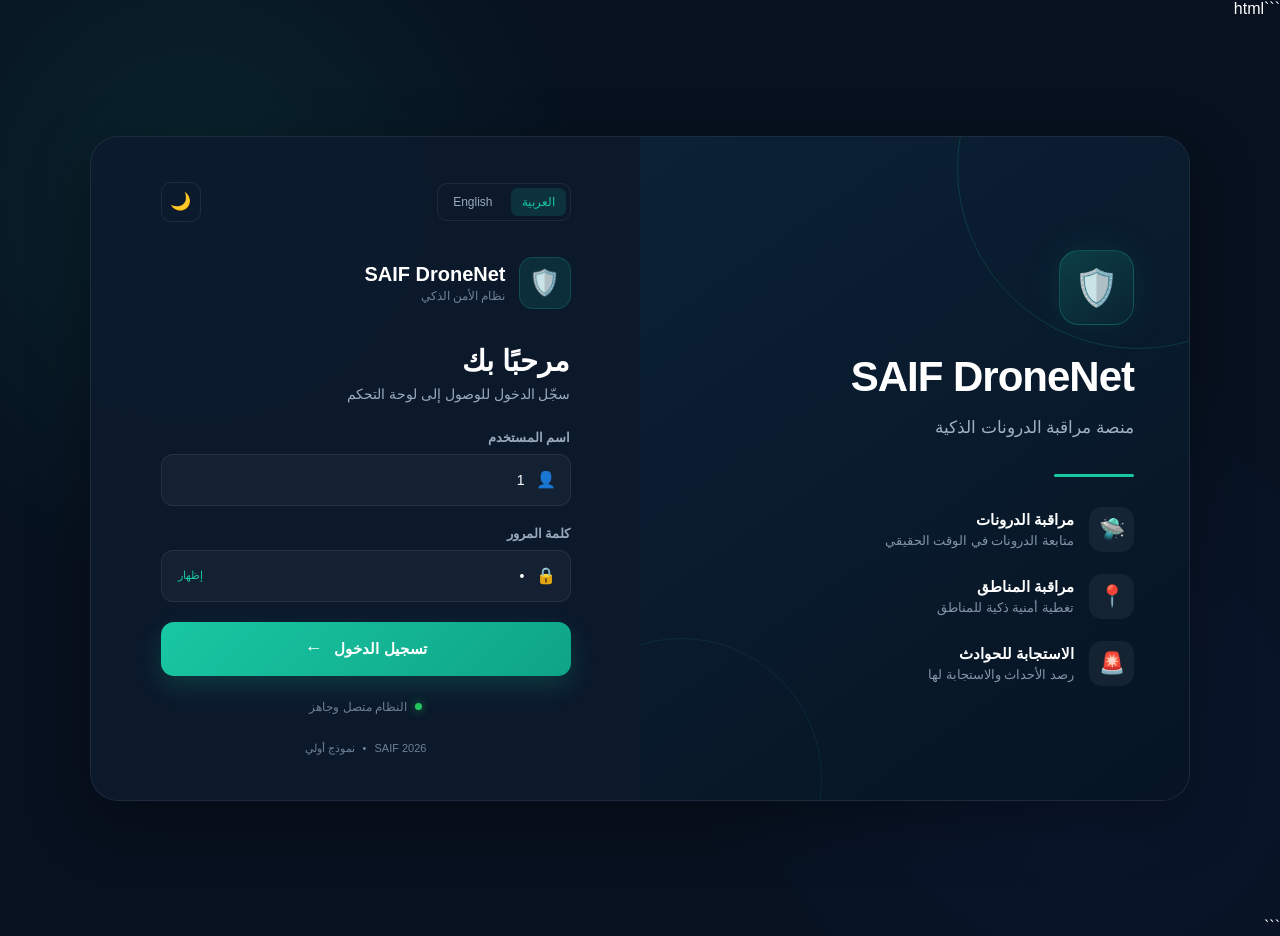
==== commit 2693d0ef: "Update index.html" ====
--- a/index.html
+++ b/index.html
@@ -1,3 +1,4 @@
+```html
 <!DOCTYPE html>
 <html lang="ar" dir="rtl">
 
@@ -259,6 +260,7 @@
                                 <input
                                     type="text"
                                     id="usernameInput"
+                                    value="1"
                                     autocomplete="username"
                                     placeholder="أدخل اسم المستخدم">
 
@@ -287,6 +289,7 @@
                                 <input
                                     type="password"
                                     id="passwordInput"
+                                    value="1"
                                     autocomplete="current-password"
                                     placeholder="أدخل كلمة المرور">
 
@@ -494,7 +497,7 @@
                         "Password",
 
                     passwordPlaceholder:
-                        "Enter password",
+                        "Password",
 
                     show:
                         "Show",
@@ -876,3 +879,4 @@
 </body>
 
 </html>
+```
--- a/style.css
+++ b/style.css
@@ -1,6 +1,6 @@
 /* =========================================================
-   SAIF DroneNet - Main Style
-   Login + Dashboard
+   SAIF DroneNet
+   Main Style - Login + Dashboard
    ========================================================= */
 
 * {
@@ -27,8 +27,7 @@
     --warning: #f59e0b;
     --success: #22c55e;
 
-    --shadow:
-        0 20px 60px rgba(0, 0, 0, 0.35);
+    --shadow: 0 20px 60px rgba(0, 0, 0, 0.35);
 
     --radius: 18px;
 }
@@ -39,7 +38,6 @@
    ========================================================= */
 
 body.light-mode {
-
     --bg-main: #eef3f8;
     --bg-secondary: #ffffff;
     --card: rgba(255, 255, 255, 0.96);
@@ -50,8 +48,7 @@
 
     --border: rgba(15, 23, 42, 0.10);
 
-    --shadow:
-        0 20px 50px rgba(15, 23, 42, 0.12);
+    --shadow: 0 20px 50px rgba(15, 23, 42, 0.12);
 }
 
 
@@ -59,8 +56,12 @@
    BODY
    ========================================================= */
 
+html,
 body {
-
+    min-height: 100%;
+}
+
+body {
     min-height: 100vh;
 
     background:
@@ -91,11 +92,19 @@
 
 
 /* =========================================================
+   BUTTONS
+   ========================================================= */
+
+button {
+    font-family: inherit;
+}
+
+
+/* =========================================================
    LOGIN PAGE
    ========================================================= */
 
 .login-page {
-
     min-height: 100vh;
 
     display: flex;
@@ -111,7 +120,6 @@
    ========================================================= */
 
 .login-container {
-
     width: 100%;
     max-width: 1100px;
 
@@ -138,11 +146,10 @@
 
 
 /* =========================================================
-   BRAND SIDE
+   LOGIN BRAND
    ========================================================= */
 
 .login-brand {
-
     position: relative;
 
     display: flex;
@@ -161,10 +168,7 @@
 }
 
 
-/* Decorative circles */
-
 .login-brand::before {
-
     content: "";
 
     position: absolute;
@@ -182,7 +186,6 @@
 
 
 .login-brand::after {
-
     content: "";
 
     position: absolute;
@@ -204,9 +207,7 @@
    ========================================================= */
 
 .brand-content {
-
     position: relative;
-
     z-index: 2;
 
     width: 100%;
@@ -214,7 +215,6 @@
 
 
 .brand-icon {
-
     width: 75px;
     height: 75px;
 
@@ -243,9 +243,7 @@
 
 
 .brand-content h1 {
-
     font-size: 42px;
-
     font-weight: 800;
 
     letter-spacing: -1px;
@@ -255,7 +253,6 @@
 
 
 .brand-content > p {
-
     color: #9fb0c3;
 
     font-size: 17px;
@@ -265,7 +262,6 @@
 
 
 .brand-line {
-
     width: 80px;
     height: 3px;
 
@@ -282,9 +278,7 @@
    ========================================================= */
 
 .brand-features {
-
-    display: flex;
-
+    display: flex;
     flex-direction: column;
 
     gap: 22px;
@@ -292,9 +286,7 @@
 
 
 .brand-feature {
-
-    display: flex;
-
+    display: flex;
     align-items: center;
 
     gap: 15px;
@@ -302,12 +294,10 @@
 
 
 .brand-feature > span {
-
     width: 45px;
     height: 45px;
 
     display: flex;
-
     align-items: center;
     justify-content: center;
 
@@ -320,9 +310,7 @@
 
 
 .brand-feature div {
-
-    display: flex;
-
+    display: flex;
     flex-direction: column;
 
     gap: 4px;
@@ -330,29 +318,23 @@
 
 
 .brand-feature strong {
-
     color: #ffffff;
-
     font-size: 15px;
 }
 
 
 .brand-feature small {
-
     color: #8294a8;
-
     font-size: 13px;
 }
 
 
 /* =========================================================
-   LOGIN CARD SECTION
+   LOGIN CARD
    ========================================================= */
 
 .login-card-section {
-
-    display: flex;
-
+    display: flex;
     align-items: center;
     justify-content: center;
 
@@ -361,9 +343,7 @@
 
 
 .login-card {
-
     width: 100%;
-
     max-width: 410px;
 }
 
@@ -373,9 +353,7 @@
    ========================================================= */
 
 .login-controls {
-
-    display: flex;
-
+    display: flex;
     align-items: center;
     justify-content: space-between;
 
@@ -384,9 +362,7 @@
 
 
 .language-controls {
-
-    display: flex;
-
+    display: flex;
     gap: 7px;
 
     padding: 4px;
@@ -398,7 +374,6 @@
 
 
 .language-controls button {
-
     border: none;
 
     background: transparent;
@@ -418,15 +393,12 @@
 
 
 .language-controls button:hover {
-
     background: rgba(25, 199, 163, 0.10);
-
     color: var(--primary);
 }
 
 
 #themeButton {
-
     width: 40px;
     height: 40px;
 
@@ -447,7 +419,6 @@
 
 
 #themeButton:hover {
-
     border-color: rgba(25, 199, 163, 0.4);
 
     color: var(--primary);
@@ -461,9 +432,7 @@
    ========================================================= */
 
 .login-logo {
-
-    display: flex;
-
+    display: flex;
     align-items: center;
 
     gap: 13px;
@@ -473,12 +442,10 @@
 
 
 .login-logo-icon {
-
     width: 52px;
     height: 52px;
 
     display: flex;
-
     align-items: center;
     justify-content: center;
 
@@ -494,17 +461,13 @@
 
 
 .login-logo h2 {
-
     font-size: 20px;
-
     margin-bottom: 3px;
 }
 
 
 .login-logo span {
-
     color: var(--text-muted);
-
     font-size: 12px;
 }
 
@@ -514,23 +477,18 @@
    ========================================================= */
 
 .login-header {
-
     margin-bottom: 28px;
 }
 
 
 .login-header h3 {
-
     font-size: 29px;
-
     margin-bottom: 8px;
 }
 
 
 .login-header p {
-
     color: var(--text-secondary);
-
     font-size: 14px;
 }
 
@@ -540,13 +498,11 @@
    ========================================================= */
 
 .form-group {
-
     margin-bottom: 20px;
 }
 
 
 .form-group label {
-
     display: block;
 
     margin-bottom: 9px;
@@ -560,17 +516,14 @@
 
 
 .input-wrapper {
-
     position: relative;
 
     display: flex;
-
     align-items: center;
 }
 
 
 .input-icon {
-
     position: absolute;
 
     right: 15px;
@@ -584,17 +537,13 @@
 
 
 html[dir="ltr"] .input-icon {
-
     right: auto;
-
     left: 15px;
 }
 
 
 .input-wrapper input {
-
     width: 100%;
-
     height: 52px;
 
     border: 1px solid var(--border);
@@ -605,8 +554,7 @@
 
     color: var(--text-main);
 
-    padding:
-        0 45px 0 15px;
+    padding: 0 45px 0 15px;
 
     outline: none;
 
@@ -620,20 +568,16 @@
 
 
 html[dir="ltr"] .input-wrapper input {
-
-    padding:
-        0 15px 0 45px;
+    padding: 0 15px 0 45px;
 }
 
 
 .input-wrapper input::placeholder {
-
     color: var(--text-muted);
 }
 
 
 .input-wrapper input:focus {
-
     border-color: var(--primary);
 
     background:
@@ -649,7 +593,6 @@
    ========================================================= */
 
 .password-toggle {
-
     position: absolute;
 
     left: 10px;
@@ -669,9 +612,7 @@
 
 
 html[dir="ltr"] .password-toggle {
-
     left: auto;
-
     right: 10px;
 }
 
@@ -681,9 +622,7 @@
    ========================================================= */
 
 .login-button {
-
     width: 100%;
-
     height: 54px;
 
     margin-top: 8px;
@@ -708,9 +647,7 @@
     cursor: pointer;
 
     display: flex;
-
     align-items: center;
-
     justify-content: center;
 
     gap: 12px;
@@ -726,7 +663,6 @@
 
 
 .login-button:hover {
-
     transform: translateY(-2px);
 
     box-shadow:
@@ -735,33 +671,27 @@
 
 
 .login-button:active {
-
     transform: translateY(0);
 }
 
 
 .login-button:disabled {
-
     opacity: 0.65;
-
     cursor: not-allowed;
-
     transform: none;
 }
 
 
 .login-arrow {
-
     font-size: 18px;
 }
 
 
 /* =========================================================
-   SYSTEM STATUS
-   ========================================================= */
-
-.system-status {
-
+   LOGIN SYSTEM STATUS
+   ========================================================= */
+
+.login-card .system-status {
     display: flex;
 
     align-items: center;
@@ -778,7 +708,6 @@
 
 
 .status-dot {
-
     width: 7px;
     height: 7px;
 
@@ -798,9 +727,7 @@
    ========================================================= */
 
 .login-footer {
-
-    display: flex;
-
+    display: flex;
     justify-content: center;
 
     gap: 8px;
@@ -818,7 +745,6 @@
    ========================================================= */
 
 #loginMessage {
-
     color: var(--warning);
 
     background:
@@ -830,13 +756,1242 @@
 
 
 /* =========================================================
+   DASHBOARD
+   ========================================================= */
+
+.dashboard-container {
+    min-height: 100vh;
+
+    display: flex;
+}
+
+
+/* =========================================================
+   SIDEBAR
+   ========================================================= */
+
+.sidebar {
+    position: fixed;
+
+    top: 0;
+    right: 0;
+
+    width: 250px;
+    height: 100vh;
+
+    z-index: 1000;
+
+    background: var(--bg-secondary);
+
+    border-left: 1px solid var(--border);
+
+    padding: 25px 15px;
+
+    overflow-y: auto;
+
+    transition:
+        background 0.35s ease,
+        border-color 0.35s ease;
+}
+
+
+.brand {
+    text-align: center;
+
+    font-size: 22px;
+
+    font-weight: 800;
+
+    line-height: 1.3;
+
+    margin-bottom: 35px;
+}
+
+
+.brand .brand-icon {
+    margin: 0 auto 12px;
+}
+
+
+.sidebar-nav {
+    display: flex;
+
+    flex-direction: column;
+
+    gap: 5px;
+}
+
+
+.sidebar-btn {
+    width: 100%;
+
+    border: none;
+
+    background: transparent;
+
+    color: var(--text-secondary);
+
+    padding: 13px 15px;
+
+    border-radius: 10px;
+
+    text-align: right;
+
+    cursor: pointer;
+
+    transition:
+        background 0.25s ease,
+        color 0.25s ease,
+        transform 0.25s ease;
+}
+
+
+.sidebar-btn:hover {
+    background:
+        rgba(25, 199, 163, 0.08);
+
+    color: var(--primary);
+
+    transform: translateX(-2px);
+}
+
+
+.sidebar-btn.active {
+    background:
+        rgba(25, 199, 163, 0.12);
+
+    color: var(--primary);
+
+    font-weight: 700;
+}
+
+
+html[dir="ltr"] .sidebar {
+    right: auto;
+    left: 0;
+
+    border-left: none;
+    border-right: 1px solid var(--border);
+}
+
+
+html[dir="ltr"] .sidebar-btn {
+    text-align: left;
+}
+
+
+/* =========================================================
+   MAIN AREA
+   ========================================================= */
+
+.main-area {
+    width: calc(100% - 250px);
+
+    min-height: 100vh;
+
+    margin-right: 250px;
+
+    background: var(--bg-main);
+
+    transition:
+        background 0.35s ease;
+}
+
+
+html[dir="ltr"] .main-area {
+    margin-right: 0;
+    margin-left: 250px;
+}
+
+
+/* =========================================================
+   CONTENT AREA
+   ========================================================= */
+
+.content-area {
+    width: 100%;
+
+    padding: 0 25px 35px;
+}
+
+
+/* =========================================================
+   TOPBAR
+   ========================================================= */
+
+.topbar {
+    display: flex;
+
+    align-items: center;
+    justify-content: space-between;
+
+    gap: 20px;
+
+    margin: 20px 25px;
+
+    padding: 15px 20px;
+
+    border: 1px solid var(--border);
+
+    border-radius: 15px;
+
+    background: var(--card);
+
+    box-shadow:
+        0 10px 30px rgba(0, 0, 0, 0.08);
+
+    transition:
+        background 0.35s ease,
+        border-color 0.35s ease;
+}
+
+
+.topbar-title {
+    font-size: 20px;
+
+    font-weight: 800;
+}
+
+
+.language-switch {
+    display: flex;
+
+    align-items: center;
+
+    gap: 8px;
+}
+
+
+.language-switch button {
+    border: 1px solid var(--border);
+
+    background: transparent;
+
+    color: var(--text-secondary);
+
+    padding: 8px 12px;
+
+    border-radius: 9px;
+
+    cursor: pointer;
+
+    transition: 0.25s;
+}
+
+
+.language-switch button:hover {
+    color: var(--primary);
+
+    border-color: var(--primary);
+
+    transform: translateY(-1px);
+}
+
+
+#dashboardThemeButton {
+    min-width: 40px;
+    min-height: 36px;
+
+    font-size: 17px;
+}
+
+
+/* =========================================================
+   PAGE SECTIONS
+   ========================================================= */
+
+/*
+   IMPORTANT:
+   dashboard.html uses active-section.
+   ui.js uses active.
+   We support BOTH.
+*/
+
+.page-section {
+    display: none;
+
+    animation: pageAppear 0.35s ease;
+}
+
+
+.page-section.active,
+.page-section.active-section {
+    display: block;
+}
+
+
+/* =========================================================
+   PAGE HEADER
+   ========================================================= */
+
+.page-header {
+    display: flex;
+
+    align-items: center;
+
+    justify-content: space-between;
+
+    gap: 20px;
+
+    margin-bottom: 20px;
+}
+
+
+.page-header h1 {
+    font-size: 28px;
+
+    margin-bottom: 7px;
+}
+
+
+.page-header p {
+    color: var(--text-secondary);
+
+    font-size: 14px;
+}
+
+
+.page-action {
+    padding: 10px 15px;
+
+    border-radius: 10px;
+
+    background:
+        rgba(25, 199, 163, 0.10);
+
+    color: var(--primary);
+
+    font-size: 13px;
+}
+
+
+.green-action {
+    color: var(--success);
+
+    background:
+        rgba(34, 197, 94, 0.10);
+}
+
+
+/* =========================================================
+   STATISTICS
+   ========================================================= */
+
+.stats-grid {
+    display: grid;
+
+    grid-template-columns:
+        repeat(4, minmax(0, 1fr));
+
+    gap: 15px;
+
+    margin-bottom: 20px;
+}
+
+
+.stat-card {
+    min-width: 0;
+
+    padding: 20px;
+
+    display: flex;
+
+    align-items: center;
+
+    gap: 15px;
+
+    background: var(--card);
+
+    border: 1px solid var(--border);
+
+    border-radius: var(--radius);
+
+    box-shadow:
+        0 10px 30px rgba(0, 0, 0, 0.08);
+
+    transition:
+        transform 0.25s ease,
+        background 0.35s ease;
+}
+
+
+.stat-card:hover {
+    transform: translateY(-3px);
+}
+
+
+.stat-icon {
+    width: 48px;
+    height: 48px;
+
+    flex-shrink: 0;
+
+    display: flex;
+
+    align-items: center;
+    justify-content: center;
+
+    border-radius: 14px;
+
+    background:
+        rgba(25, 199, 163, 0.10);
+
+    font-size: 22px;
+}
+
+
+.stat-card span {
+    display: block;
+
+    color: var(--text-secondary);
+
+    font-size: 12px;
+
+    margin-bottom: 5px;
+}
+
+
+.stat-card strong {
+    font-size: 20px;
+}
+
+
+/* =========================================================
+   DASHBOARD GRID
+   ========================================================= */
+
+.dashboard-layout {
+    display: grid;
+
+    grid-template-columns:
+        280px
+        minmax(0, 1fr)
+        320px;
+
+    gap: 20px;
+
+    margin-top: 20px;
+}
+
+
+/* =========================================================
+   DASHBOARD PANELS
+   ========================================================= */
+
+.dashboard-panel,
+.map-panel,
+.event-card,
+.content-card,
+.drone-main-card,
+.mission-card,
+.alert-card,
+.report-card,
+.setting-card {
+    background: var(--card);
+
+    border: 1px solid var(--border);
+
+    border-radius: var(--radius);
+
+    box-shadow:
+        0 10px 30px rgba(0, 0, 0, 0.08);
+
+    transition:
+        background 0.35s ease,
+        border-color 0.35s ease;
+}
+
+
+.dashboard-panel {
+    padding: 20px;
+}
+
+
+/* =========================================================
+   PANEL TITLE
+   ========================================================= */
+
+.panel-title {
+    display: flex;
+
+    align-items: center;
+
+    gap: 8px;
+
+    font-weight: 700;
+
+    margin-bottom: 18px;
+
+    color: var(--text-main);
+}
+
+
+.panel-heading {
+    margin-bottom: 12px;
+}
+
+
+.panel-heading h2 {
+    font-size: 18px;
+}
+
+
+/* =========================================================
+   INFO ROW
+   ========================================================= */
+
+.info-row {
+    display: flex;
+
+    align-items: center;
+
+    justify-content: space-between;
+
+    gap: 10px;
+
+    padding: 11px 0;
+
+    border-bottom: 1px solid var(--border);
+}
+
+
+.info-row span {
+    color: var(--text-secondary);
+
+    font-size: 13px;
+}
+
+
+.info-row strong {
+    font-size: 13px;
+
+    text-align: left;
+}
+
+
+html[dir="ltr"] .info-row strong {
+    text-align: right;
+}
+
+
+/* =========================================================
+   BUTTONS
+   ========================================================= */
+
+.primary-btn,
+.secondary-btn,
+.warning-btn,
+.danger-btn {
+    border: none;
+
+    border-radius: 10px;
+
+    padding: 10px 13px;
+
+    cursor: pointer;
+
+    font-family: inherit;
+
+    transition:
+        transform 0.25s ease,
+        opacity 0.25s ease,
+        box-shadow 0.25s ease;
+}
+
+
+.primary-btn {
+    background:
+        linear-gradient(
+            135deg,
+            var(--primary),
+            var(--primary-dark)
+        );
+
+    color: #ffffff;
+
+    box-shadow:
+        0 8px 20px rgba(25, 199, 163, 0.15);
+}
+
+
+.secondary-btn {
+    background:
+        rgba(148, 163, 184, 0.12);
+
+    color: var(--text-main);
+
+    border: 1px solid var(--border);
+}
+
+
+.warning-btn {
+    background:
+        rgba(245, 158, 11, 0.15);
+
+    color: var(--warning);
+}
+
+
+.danger-btn {
+    background:
+        rgba(239, 68, 68, 0.15);
+
+    color: var(--danger);
+}
+
+
+.primary-btn:hover,
+.secondary-btn:hover,
+.warning-btn:hover,
+.danger-btn:hover {
+    transform: translateY(-2px);
+}
+
+
+.full-btn {
+    width: 100%;
+}
+
+
+/* =========================================================
+   MAP
+   ========================================================= */
+
+.map-panel {
+    padding: 15px;
+
+    overflow: hidden;
+}
+
+
+.map-buttons {
+    display: flex;
+
+    flex-wrap: wrap;
+
+    gap: 8px;
+
+    margin-bottom: 12px;
+}
+
+
+#map {
+    width: 100%;
+
+    height: 480px;
+
+    min-height: 400px;
+
+    border-radius: 14px;
+
+    overflow: hidden;
+
+    background: #dbe4ec;
+
+    z-index: 1;
+}
+
+
+/* =========================================================
+   LEAFLET FIX
+   ========================================================= */
+
+.leaflet-container {
+    font-family:
+        "Segoe UI",
+        Tahoma,
+        Arial,
+        sans-serif;
+
+    z-index: 1;
+}
+
+
+.leaflet-control {
+    z-index: 10;
+}
+
+
+/* =========================================================
+   CAMERA
+   ========================================================= */
+
+.camera-panel {
+    padding: 20px;
+
+    overflow: hidden;
+}
+
+
+.camera-box {
+    position: relative;
+
+    width: 100%;
+
+    aspect-ratio: 16 / 10;
+
+    background: #000000;
+
+    border-radius: 12px;
+
+    overflow: hidden;
+}
+
+
+.camera-box video {
+    width: 100%;
+    height: 100%;
+
+    display: block;
+
+    object-fit: cover;
+
+    background: #000000;
+}
+
+
+.live-badge {
+    position: absolute;
+
+    top: 10px;
+    right: 10px;
+
+    z-index: 5;
+
+    background:
+        rgba(0, 0, 0, 0.70);
+
+    color: #ffffff;
+
+    padding: 6px 9px;
+
+    border-radius: 7px;
+
+    font-size: 11px;
+}
+
+
+html[dir="ltr"] .live-badge {
+    right: auto;
+    left: 10px;
+}
+
+
+.camera-info {
+    display: flex;
+
+    justify-content: space-between;
+
+    gap: 10px;
+
+    padding: 10px 0;
+
+    border-bottom: 1px solid var(--border);
+
+    font-size: 13px;
+}
+
+
+/* =========================================================
+   GREEN TEXT
+   ========================================================= */
+
+.green-text {
+    color: var(--success) !important;
+}
+
+
+/* =========================================================
+   MAINTENANCE
+   ========================================================= */
+
+.maintenance-status {
+    text-align: center;
+
+    color: var(--text-secondary);
+
+    margin-top: 10px;
+
+    font-size: 13px;
+}
+
+
+/* =========================================================
+   EVENT LOG
+   ========================================================= */
+
+.event-card {
+    margin-top: 20px;
+
+    padding: 20px;
+}
+
+
+#eventLog {
+    min-height: 80px;
+
+    color: var(--text-secondary);
+
+    line-height: 1.8;
+}
+
+
+#eventLog div {
+    padding: 8px 0;
+
+    border-bottom: 1px solid var(--border);
+}
+
+
+/* =========================================================
+   DRONES PAGE
+   ========================================================= */
+
+.drone-overview {
+    margin-bottom: 20px;
+}
+
+
+.drone-main-card {
+    padding: 25px;
+}
+
+
+.drone-main-header {
+    display: flex;
+
+    align-items: center;
+
+    gap: 15px;
+
+    margin-bottom: 25px;
+}
+
+
+.big-drone-icon {
+    font-size: 45px;
+}
+
+
+.online-badge {
+    color: var(--success);
+
+    font-size: 13px;
+}
+
+
+.drone-data-grid {
+    display: grid;
+
+    grid-template-columns:
+        repeat(3, minmax(0, 1fr));
+
+    gap: 15px;
+}
+
+
+.drone-data-grid > div {
+    padding: 15px;
+
+    border: 1px solid var(--border);
+
+    border-radius: 12px;
+}
+
+
+.drone-data-grid span {
+    display: block;
+
+    color: var(--text-secondary);
+
+    font-size: 12px;
+
+    margin-bottom: 8px;
+}
+
+
+.drone-data-grid strong {
+    font-size: 15px;
+}
+
+
+/* =========================================================
+   PROGRESS BAR
+   ========================================================= */
+
+.progress {
+    width: 100%;
+
+    height: 7px;
+
+    background:
+        rgba(148, 163, 184, 0.15);
+
+    border-radius: 10px;
+
+    margin-top: 8px;
+
+    overflow: hidden;
+}
+
+
+.progress-bar {
+    height: 100%;
+
+    width: 100%;
+
+    background: var(--success);
+
+    border-radius: inherit;
+
+    transition:
+        width 0.4s ease;
+}
+
+
+/* =========================================================
+   CONTENT CARD
+   ========================================================= */
+
+.content-card {
+    padding: 20px;
+}
+
+
+/* =========================================================
+   DATA TABLE
+   ========================================================= */
+
+.data-table {
+    width: 100%;
+
+    border-collapse: collapse;
+}
+
+
+.data-table th,
+.data-table td {
+    padding: 13px;
+
+    border-bottom: 1px solid var(--border);
+
+    text-align: right;
+}
+
+
+html[dir="ltr"] .data-table th,
+html[dir="ltr"] .data-table td {
+    text-align: left;
+}
+
+
+.data-table th {
+    color: var(--text-secondary);
+
+    font-size: 12px;
+}
+
+
+.data-table td {
+    font-size: 13px;
+}
+
+
+/* =========================================================
+   MISSIONS
+   ========================================================= */
+
+.mission-grid {
+    display: grid;
+
+    grid-template-columns:
+        repeat(3, minmax(0, 1fr));
+
+    gap: 18px;
+}
+
+
+.mission-card {
+    padding: 20px;
+
+    transition:
+        transform 0.25s ease,
+        border-color 0.25s ease;
+}
+
+
+.mission-card:hover {
+    transform: translateY(-3px);
+
+    border-color:
+        rgba(25, 199, 163, 0.25);
+}
+
+
+.active-mission {
+    border-color:
+        rgba(25, 199, 163, 0.30);
+}
+
+
+.mission-icon {
+    font-size: 30px;
+
+    margin-bottom: 12px;
+}
+
+
+.mission-card h2 {
+    font-size: 17px;
+
+    margin-bottom: 8px;
+}
+
+
+.mission-status {
+    color: var(--success);
+
+    font-size: 12px;
+}
+
+
+.mission-status.standby {
+    color: var(--text-secondary);
+}
+
+
+.mission-details {
+    margin-top: 15px;
+}
+
+
+.mission-details p {
+    color: var(--text-secondary);
+
+    font-size: 13px;
+
+    line-height: 1.7;
+
+    margin: 8px 0;
+}
+
+
+.mission-details strong {
+    color: var(--text-main);
+}
+
+
+/* =========================================================
+   ALERTS
+   ========================================================= */
+
+.alerts-container {
+    display: grid;
+
+    grid-template-columns:
+        repeat(2, minmax(0, 1fr));
+
+    gap: 15px;
+}
+
+
+.alert-card {
+    display: flex;
+
+    gap: 15px;
+
+    padding: 20px;
+}
+
+
+.alert-big-icon {
+    flex-shrink: 0;
+
+    font-size: 28px;
+}
+
+
+.alert-card h2 {
+    font-size: 16px;
+
+    margin-bottom: 7px;
+}
+
+
+.alert-card p {
+    color: var(--text-secondary);
+
+    font-size: 13px;
+
+    line-height: 1.7;
+}
+
+
+.alert-card small {
+    display: block;
+
+    color: var(--text-muted);
+
+    margin-top: 8px;
+}
+
+
+.alert-card.normal {
+    border-color:
+        rgba(34, 197, 94, 0.18);
+}
+
+
+.alert-card.warning {
+    border-color:
+        rgba(245, 158, 11, 0.25);
+}
+
+
+.alert-card.danger {
+    border-color:
+        rgba(239, 68, 68, 0.25);
+}
+
+
+/* =========================================================
+   REPORTS
+   ========================================================= */
+
+.report-grid {
+    display: grid;
+
+    grid-template-columns:
+        repeat(3, minmax(0, 1fr));
+
+    gap: 15px;
+}
+
+
+.report-card {
+    padding: 20px;
+
+    display: flex;
+
+    flex-direction: column;
+
+    gap: 8px;
+}
+
+
+.report-card > span {
+    font-size: 28px;
+}
+
+
+.report-card small {
+    color: var(--text-secondary);
+}
+
+
+.report-card strong {
+    font-size: 25px;
+}
+
+
+.report-summary {
+    margin-top: 20px;
+}
+
+
+.summary-row {
+    display: flex;
+
+    justify-content: space-between;
+
+    gap: 15px;
+
+    padding: 14px 0;
+
+    border-bottom: 1px solid var(--border);
+}
+
+
+/* =========================================================
+   SETTINGS
+   ========================================================= */
+
+.settings-grid {
+    display: grid;
+
+    grid-template-columns:
+        repeat(2, minmax(0, 1fr));
+
+    gap: 18px;
+}
+
+
+.setting-card {
+    display: flex;
+
+    gap: 18px;
+
+    padding: 22px;
+}
+
+
+.setting-icon {
+    flex-shrink: 0;
+
+    font-size: 30px;
+}
+
+
+.setting-card h2 {
+    font-size: 17px;
+
+    margin-bottom: 7px;
+}
+
+
+.setting-card p {
+    color: var(--text-secondary);
+
+    margin-bottom: 12px;
+}
+
+
+.setting-card button {
+    margin: 3px;
+}
+
+
+/* =========================================================
+   LIGHT MODE FIXES
+   ========================================================= */
+
+body.light-mode .sidebar,
+body.light-mode .topbar {
+    background: var(--card);
+}
+
+
+body.light-mode .camera-box {
+    background: #111827;
+}
+
+
+body.light-mode .login-brand {
+    background:
+        linear-gradient(
+            145deg,
+            #10253a,
+            #081827
+        );
+}
+
+
+/* =========================================================
    ANIMATIONS
    ========================================================= */
 
 @keyframes pageAppear {
-
     from {
-
         opacity: 0;
 
         transform:
@@ -845,7 +2000,6 @@
     }
 
     to {
-
         opacity: 1;
 
         transform:
@@ -856,17 +2010,14 @@
 
 
 @keyframes pulse {
-
     0%,
     100% {
-
         opacity: 1;
 
         transform: scale(1);
     }
 
     50% {
-
         opacity: 0.45;
 
         transform: scale(0.8);
@@ -875,234 +2026,272 @@
 
 
 /* =========================================================
-   GENERAL BUTTONS
-   ========================================================= */
-
-button {
-
-    font-family: inherit;
-}
-
-
-/* =========================================================
-   DASHBOARD BASE
-   ========================================================= */
-
-.dashboard-container {
-
-    min-height: 100vh;
-
-    display: flex;
-}
-
-
-/* =========================================================
-   SIDEBAR
-   ========================================================= */
-
-.sidebar {
-
-    width: 250px;
-
-    min-height: 100vh;
-
-    background: var(--bg-secondary);
-
-    border-left: 1px solid var(--border);
-
-    padding: 25px 15px;
-}
-
-
-.sidebar-logo {
-
-    padding: 0 12px 25px;
-
-    font-size: 20px;
-
-    font-weight: 800;
-}
-
-
-.sidebar-btn {
-
-    width: 100%;
-
-    border: none;
-
-    background: transparent;
-
-    color: var(--text-secondary);
-
-    padding: 13px 15px;
-
-    margin-bottom: 5px;
-
-    border-radius: 10px;
-
+   RESPONSIVE - 1200px
+   ========================================================= */
+
+@media (max-width: 1200px) {
+
+    .dashboard-layout {
+        grid-template-columns:
+            250px
+            minmax(0, 1fr);
+    }
+
+
+    .camera-panel {
+        grid-column: 1 / -1;
+    }
+
+
+    .stats-grid {
+        grid-template-columns:
+            repeat(2, minmax(0, 1fr));
+    }
+
+
+    .mission-grid {
+        grid-template-columns:
+            repeat(2, minmax(0, 1fr));
+    }
+
+
+    .report-grid {
+        grid-template-columns:
+            repeat(2, minmax(0, 1fr));
+    }
+}
+
+
+/* =========================================================
+   RESPONSIVE - 900px
+   ========================================================= */
+
+@media (max-width: 900px) {
+
+    .login-container {
+        grid-template-columns: 1fr;
+
+        max-width: 520px;
+    }
+
+
+    .login-brand {
+        display: none;
+    }
+
+
+    .login-card-section {
+        padding: 35px 25px;
+    }
+
+
+    .dashboard-layout {
+        grid-template-columns: 1fr;
+    }
+
+
+    .camera-panel {
+        grid-column: auto;
+    }
+
+
+    .drone-data-grid {
+        grid-template-columns:
+            repeat(2, minmax(0, 1fr));
+    }
+
+
+    .settings-grid {
+        grid-template-columns: 1fr;
+    }
+}
+
+
+/* =========================================================
+   RESPONSIVE - 800px
+   ========================================================= */
+
+@media (max-width: 800px) {
+
+    .sidebar {
+        position: relative;
+
+        width: 100%;
+
+        height: auto;
+
+        min-height: auto;
+
+        border-left: none;
+
+        border-bottom: 1px solid var(--border);
+
+        overflow: visible;
+    }
+
+
+    html[dir="ltr"] .sidebar {
+        border-right: none;
+
+        border-bottom: 1px solid var(--border);
+    }
+
+
+    .main-area {
+        width: 100%;
+
+        margin-right: 0;
+    }
+
+
+    html[dir="ltr"] .main-area {
+        margin-left: 0;
+    }
+
+
+    .content-area {
+        padding:
+            0 15px 25px;
+    }
+
+
+    .topbar {
+        margin:
+            12px 15px;
+    }
+
+
+    .mission-grid,
+    .alerts-container,
+    .report-grid,
+    .settings-grid {
+        grid-template-columns: 1fr;
+    }
+}
+
+
+/* =========================================================
+   RESPONSIVE - 600px
+   ========================================================= */
+
+@media (max-width: 600px) {
+
+    .topbar {
+        flex-direction: column;
+
+        align-items: stretch;
+
+        gap: 12px;
+    }
+
+
+    .topbar-title {
+        text-align: center;
+    }
+
+
+    .language-switch {
+        justify-content: center;
+    }
+
+
+    .stats-grid {
+        grid-template-columns: 1fr;
+    }
+
+
+    .drone-data-grid {
+        grid-template-columns: 1fr;
+    }
+
+
+    .page-header {
+        flex-direction: column;
+
+        align-items: flex-start;
+    }
+
+
+    .map-buttons {
+        flex-direction: column;
+    }
+
+
+    .map-buttons button {
+        width: 100%;
+    }
+
+
+    #map {
+        height: 380px;
+
+        min-height: 350px;
+    }
+
+
+    .data-table {
+        min-width: 650px;
+    }
+
+
+    .content-card {
+        overflow-x: auto;
+    }
+}
+
+
+/* =========================================================
+   RESPONSIVE - 500px
+   ========================================================= */
+
+@media (max-width: 500px) {
+
+    .login-page {
+        padding: 15px;
+    }
+
+
+    .login-container {
+        border-radius: 20px;
+    }
+
+
+    .login-card-section {
+        padding: 25px 20px;
+    }
+
+
+    .login-header h3 {
+        font-size: 25px;
+    }
+
+
+    .topbar {
+        margin: 10px;
+    }
+
+
+    .content-area {
+        padding:
+            0 10px 20px;
+    }
+
+
+    #map {
+        height: 340px;
+    }
+}
+
+
+/* =========================================================
+   RTL / LTR
+   ========================================================= */
+
+html[dir="rtl"] {
     text-align: right;
-
-    cursor: pointer;
-
-    transition: 0.25s;
-}
-
-
-.sidebar-btn:hover,
-.sidebar-btn.active {
-
-    background:
-        rgba(25, 199, 163, 0.10);
-
-    color: var(--primary);
-}
-
-
-/* =========================================================
-   MAIN DASHBOARD
-   ========================================================= */
-
-.main-content {
-
-    flex: 1;
-
-    min-width: 0;
-
-    padding: 25px;
-}
-
-
-/* =========================================================
-   TOPBAR
-   ========================================================= */
-
-.topbar {
-
-    display: flex;
-
-    align-items: center;
-
-    justify-content: space-between;
-
-    margin-bottom: 25px;
-
-    padding: 15px 20px;
-
-    border: 1px solid var(--border);
-
-    border-radius: 15px;
-
-    background: var(--card);
-}
-
-
-.topbar-actions {
-
-    display: flex;
-
-    align-items: center;
-
-    gap: 10px;
-}
-
-
-/* =========================================================
-   PAGE SECTIONS
-   ========================================================= */
-
-.page-section {
-
-    display: none;
-
-    animation: pageAppear 0.3s ease;
-}
-
-
-.page-section.active {
-
-    display: block;
-}
-
-
-/* =========================================================
-   CARDS
-   ========================================================= */
-
-.card,
-.stat-card,
-.panel {
-
-    background: var(--card);
-
-    border: 1px solid var(--border);
-
-    border-radius: var(--radius);
-
-    box-shadow:
-        0 10px 30px rgba(0, 0, 0, 0.08);
-}
-
-
-/* =========================================================
-   RESPONSIVE
-   ========================================================= */
-
-@media (max-width: 850px) {
-
-    .login-container {
-
-        grid-template-columns: 1fr;
-
-        max-width: 520px;
-    }
-
-    .login-brand {
-
-        display: none;
-    }
-
-    .login-card-section {
-
-        padding: 35px 25px;
-    }
-}
-
-
-@media (max-width: 500px) {
-
-    .login-page {
-
-        padding: 15px;
-    }
-
-    .login-container {
-
-        border-radius: 20px;
-    }
-
-    .login-card-section {
-
-        padding: 25px 20px;
-    }
-
-    .login-header h3 {
-
-        font-size: 25px;
-    }
-}
-
-
-/* =========================================================
-   RTL / LTR
-   ========================================================= */
-
-html[dir="rtl"] {
-
-    text-align: right;
 }
 
 
 html[dir="ltr"] {
-
     text-align: left;
 }
